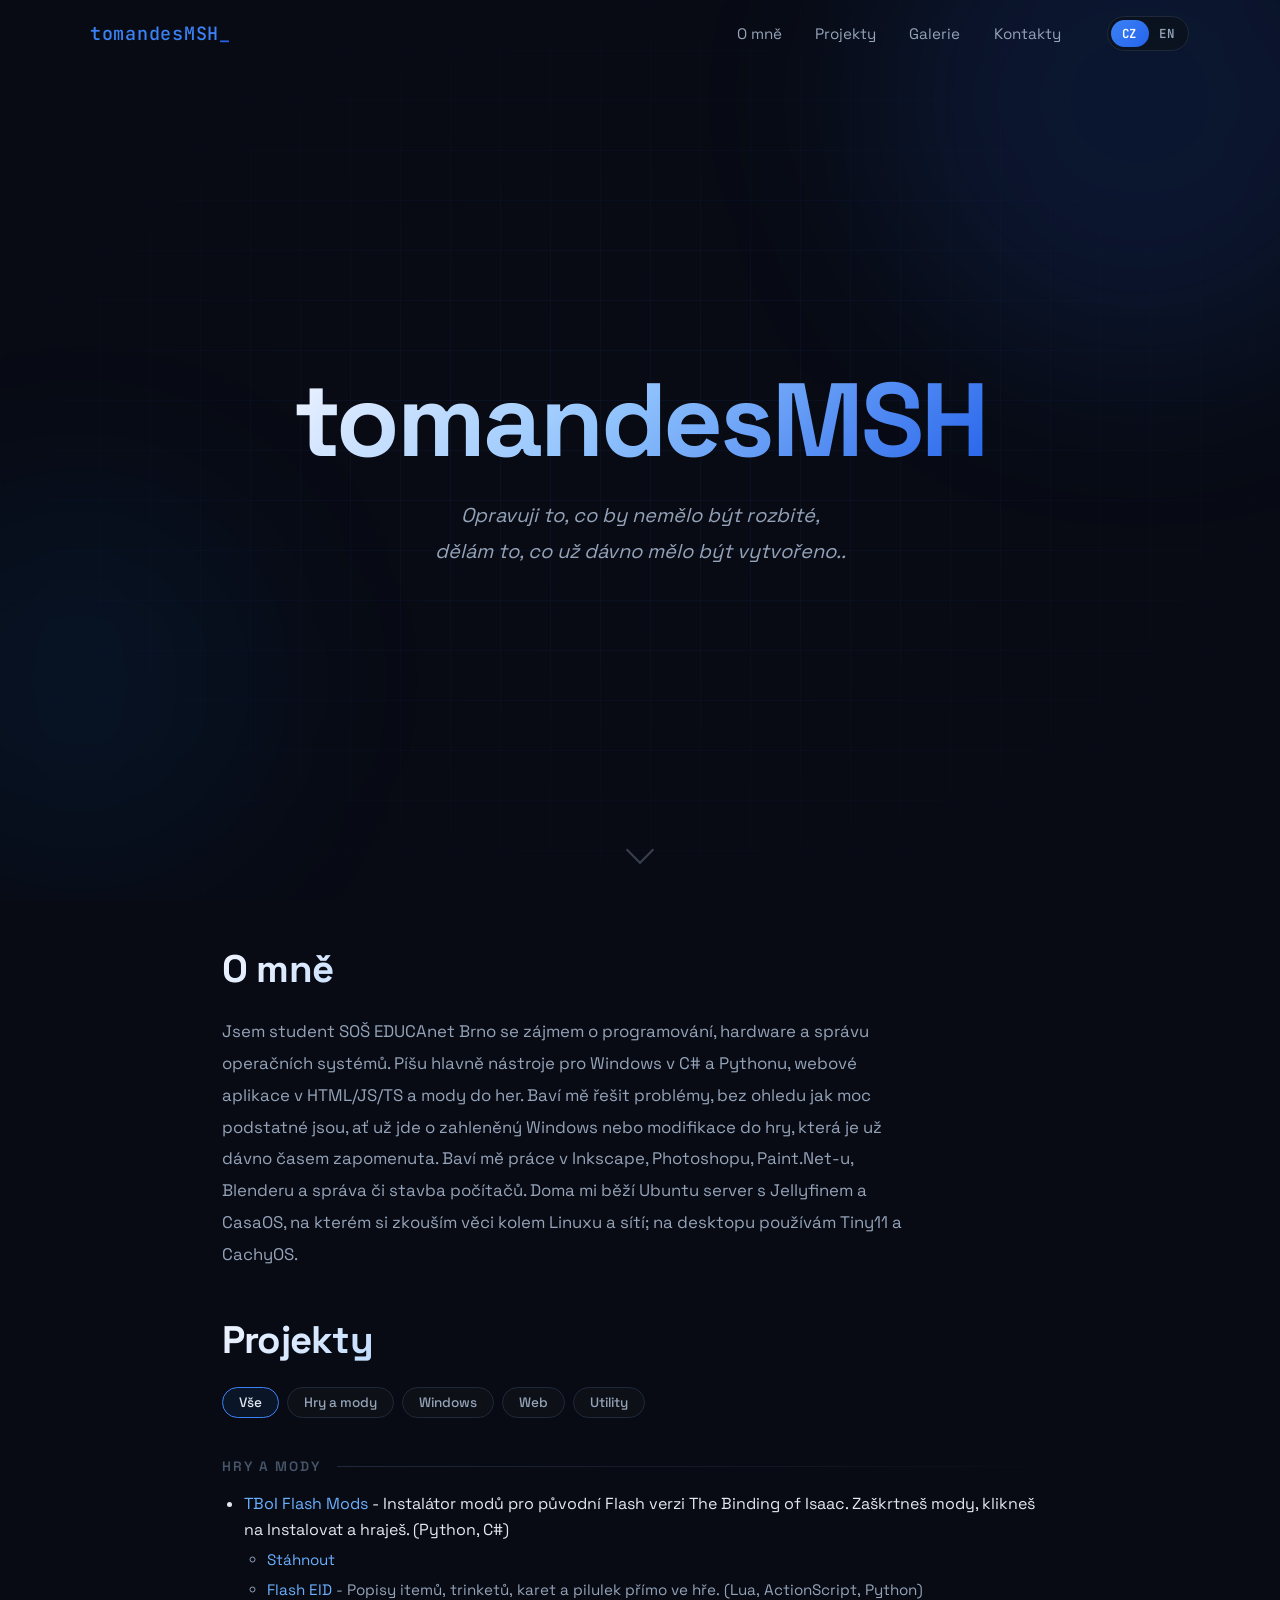
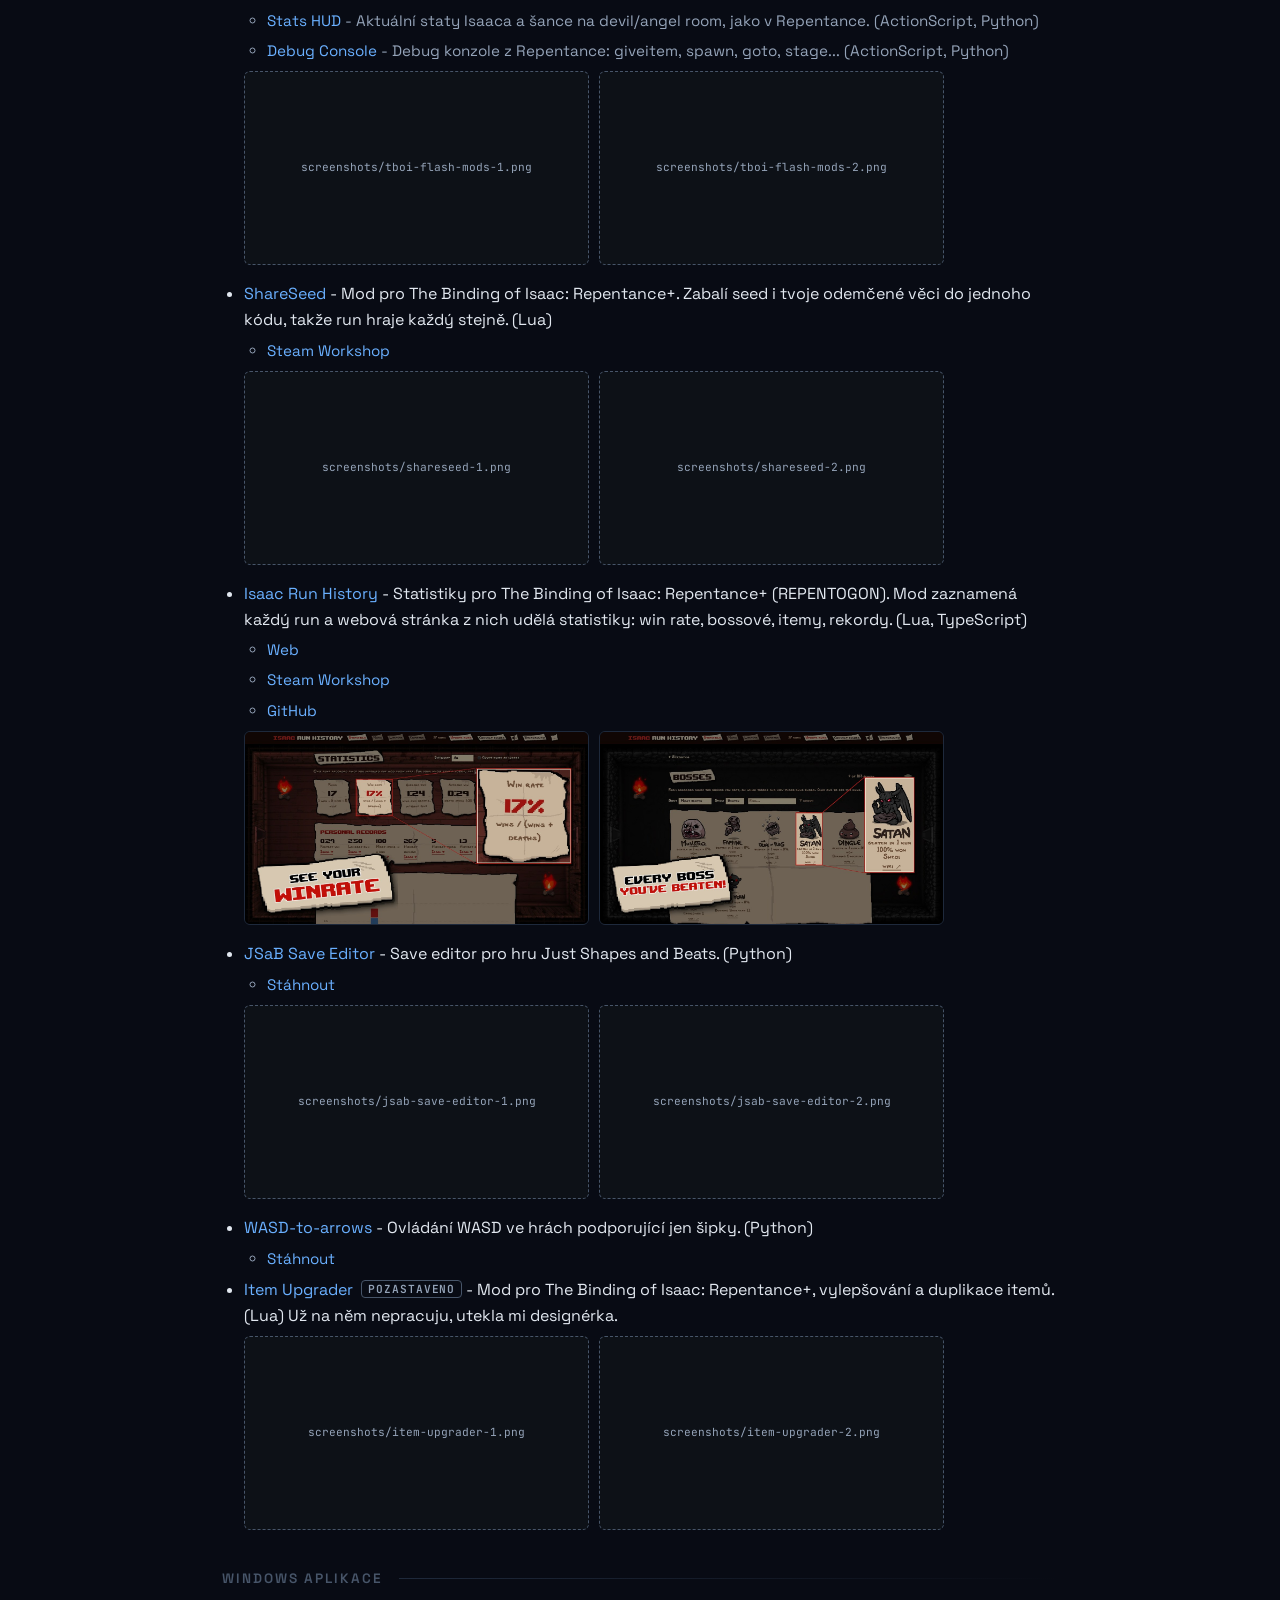
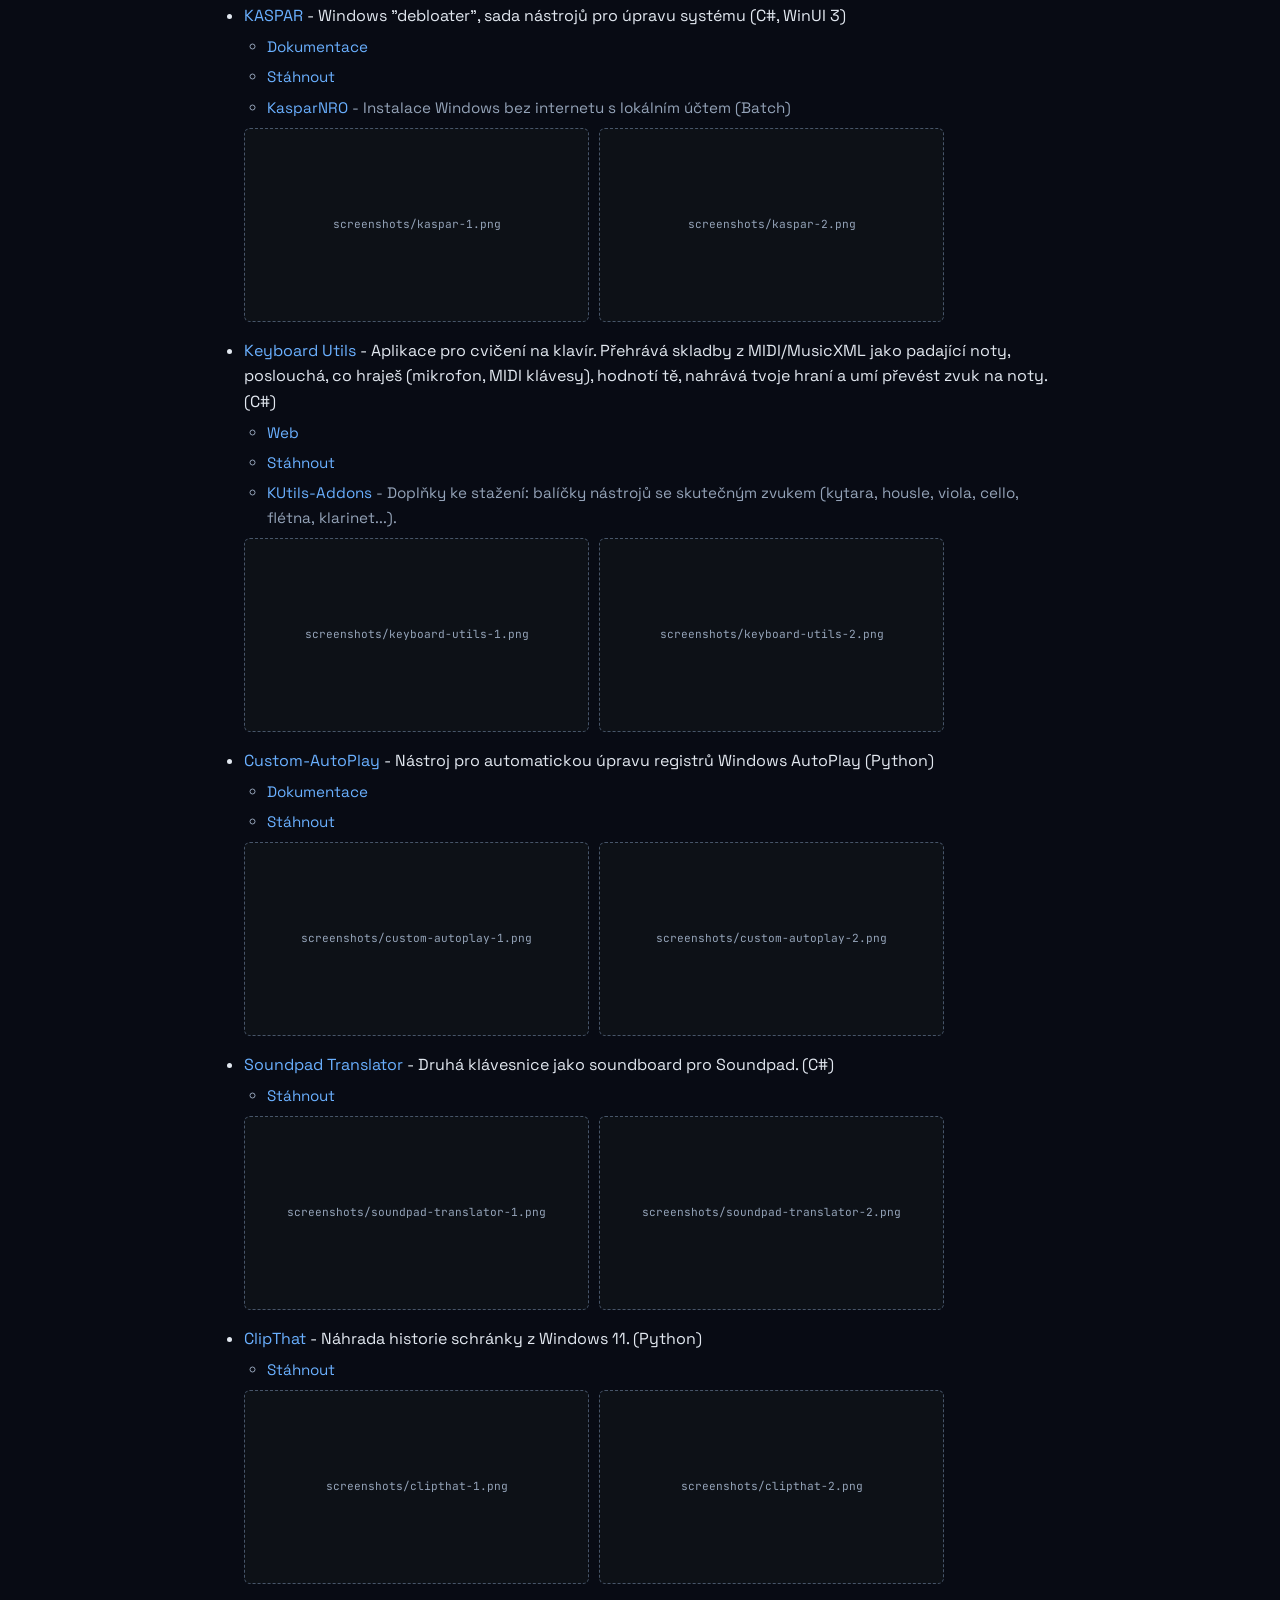
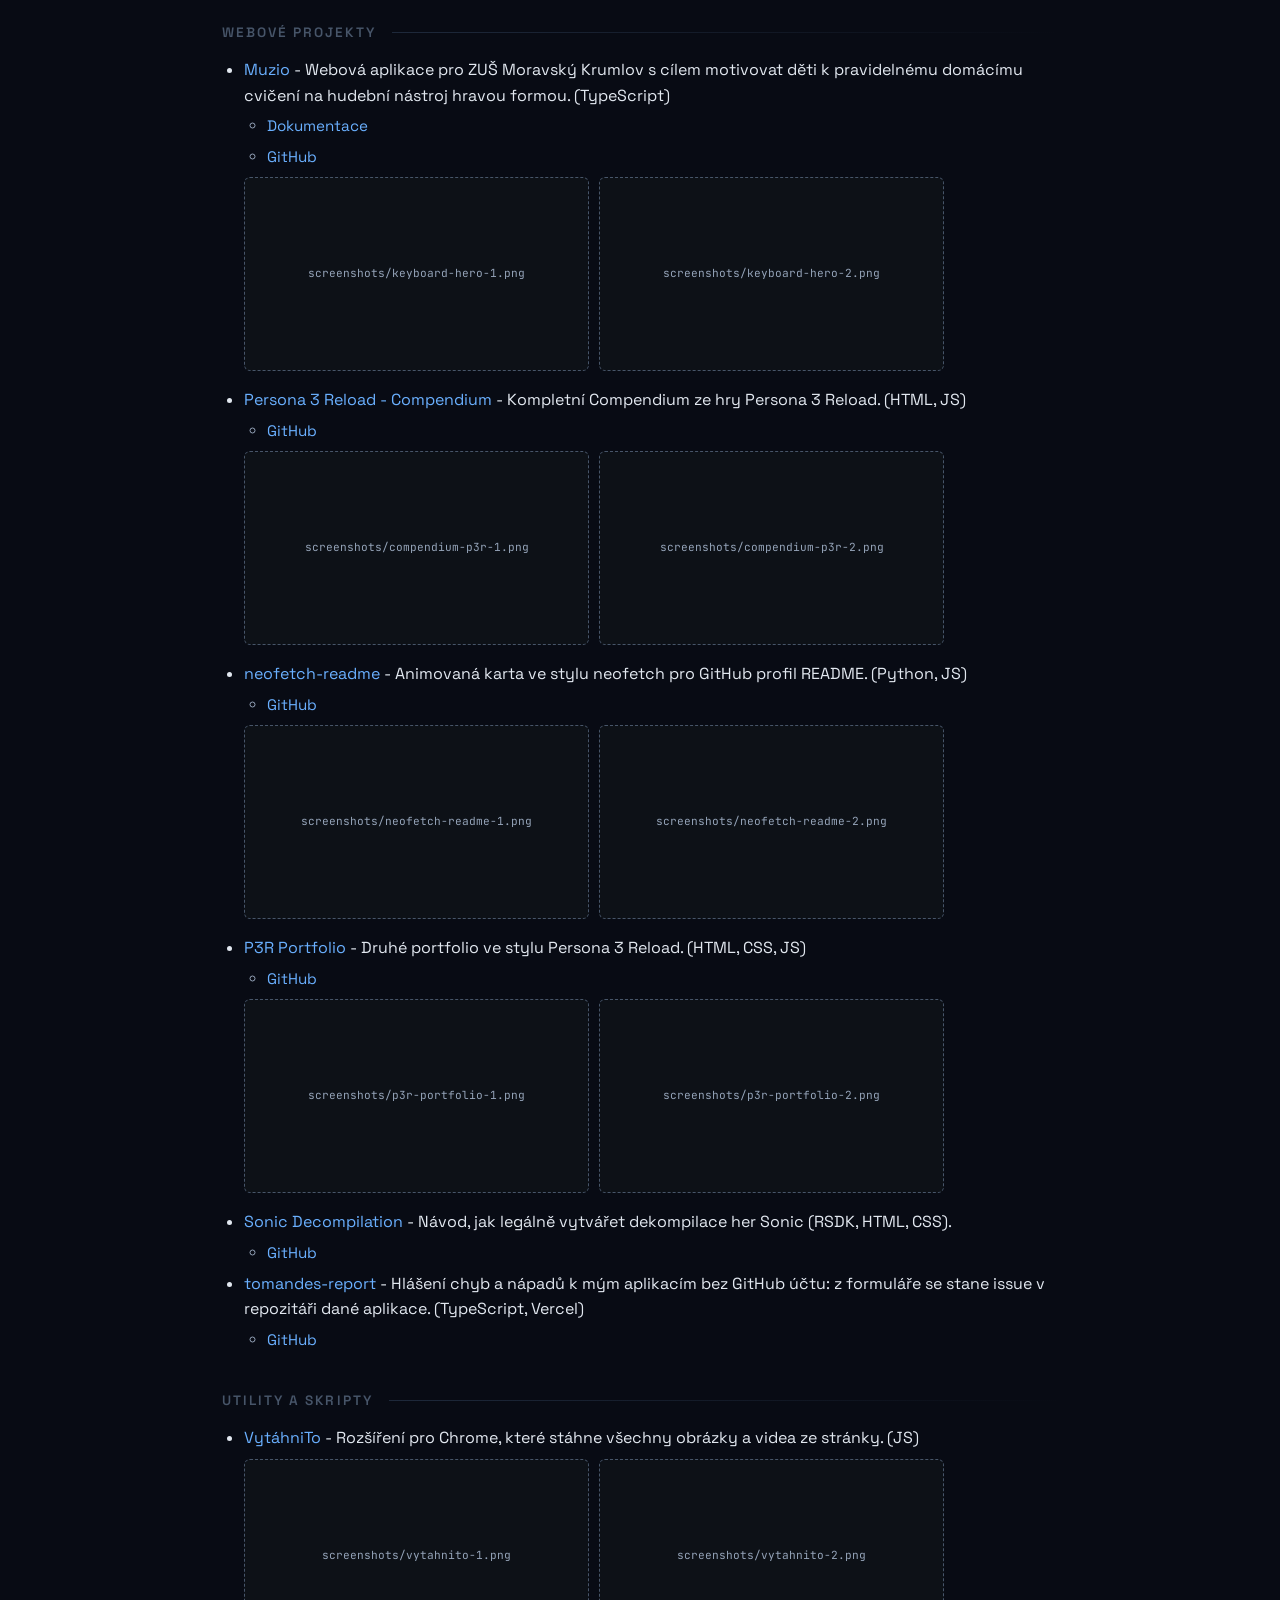
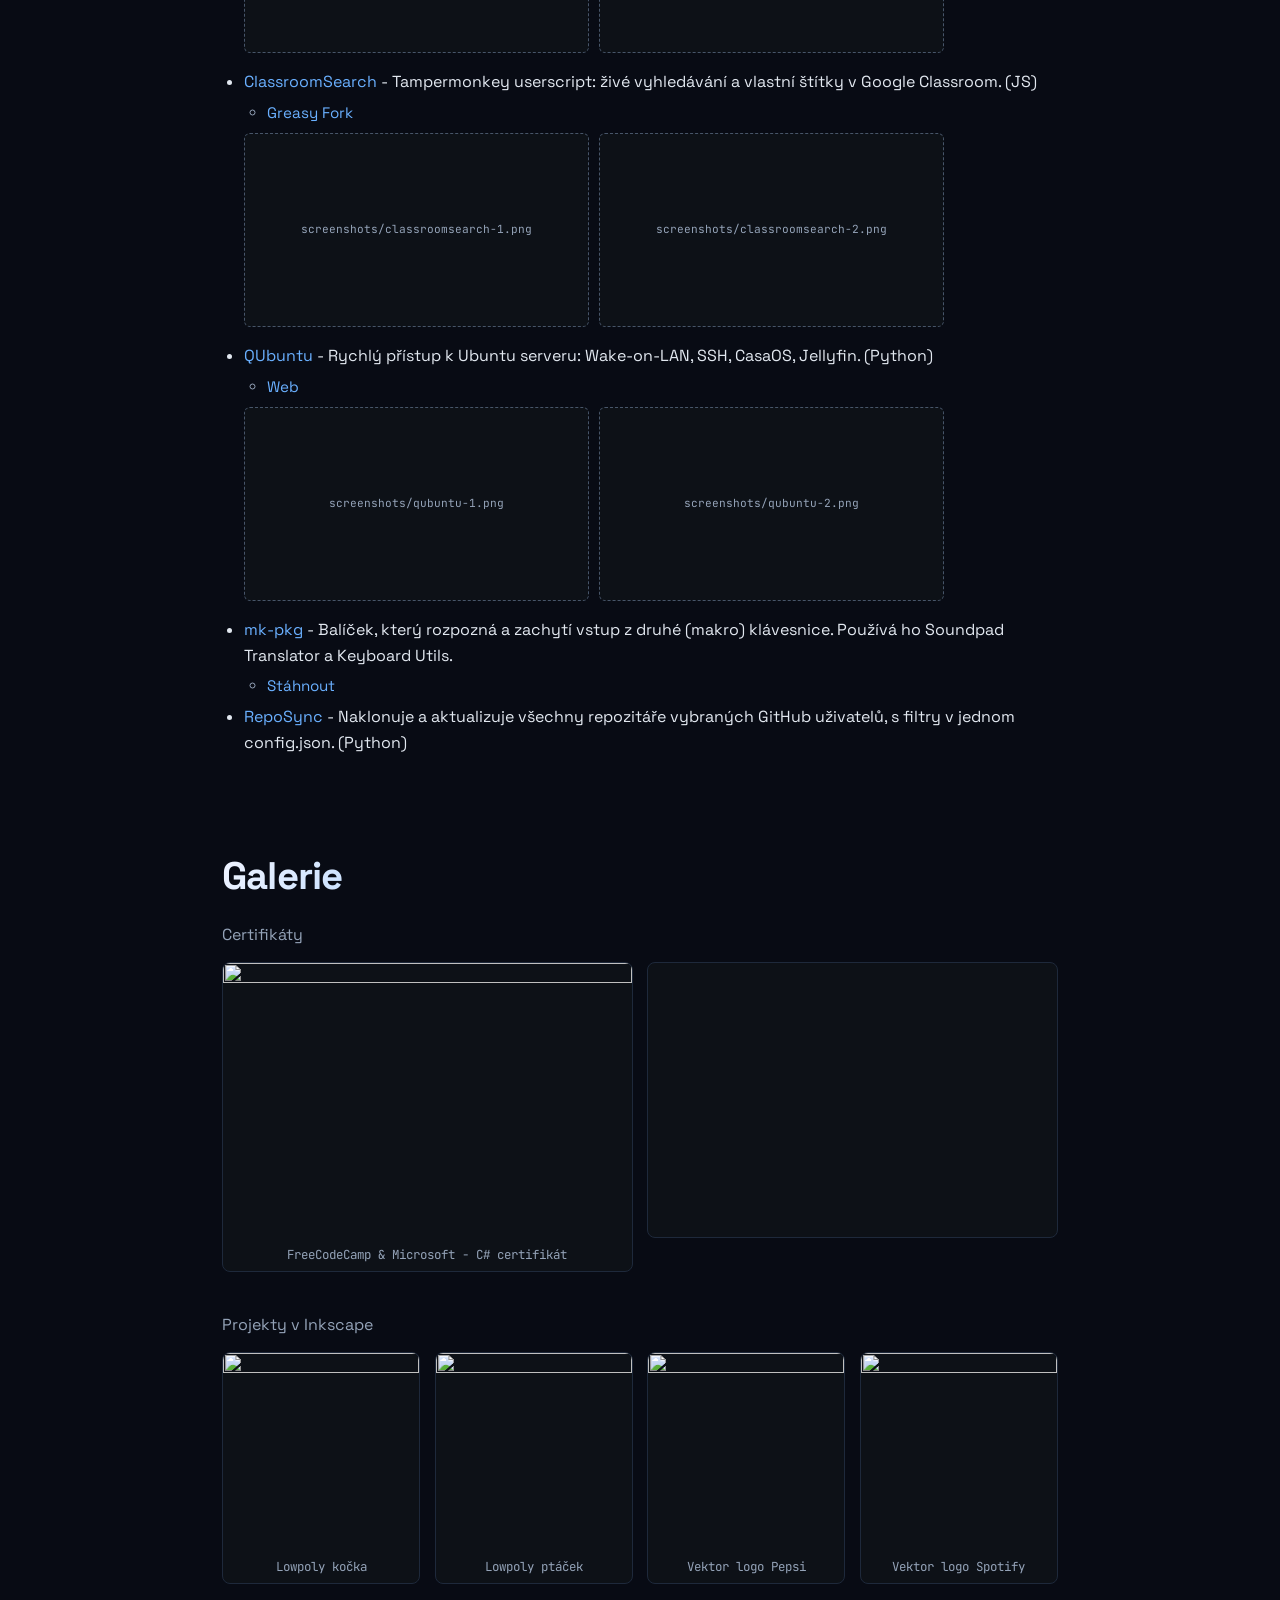
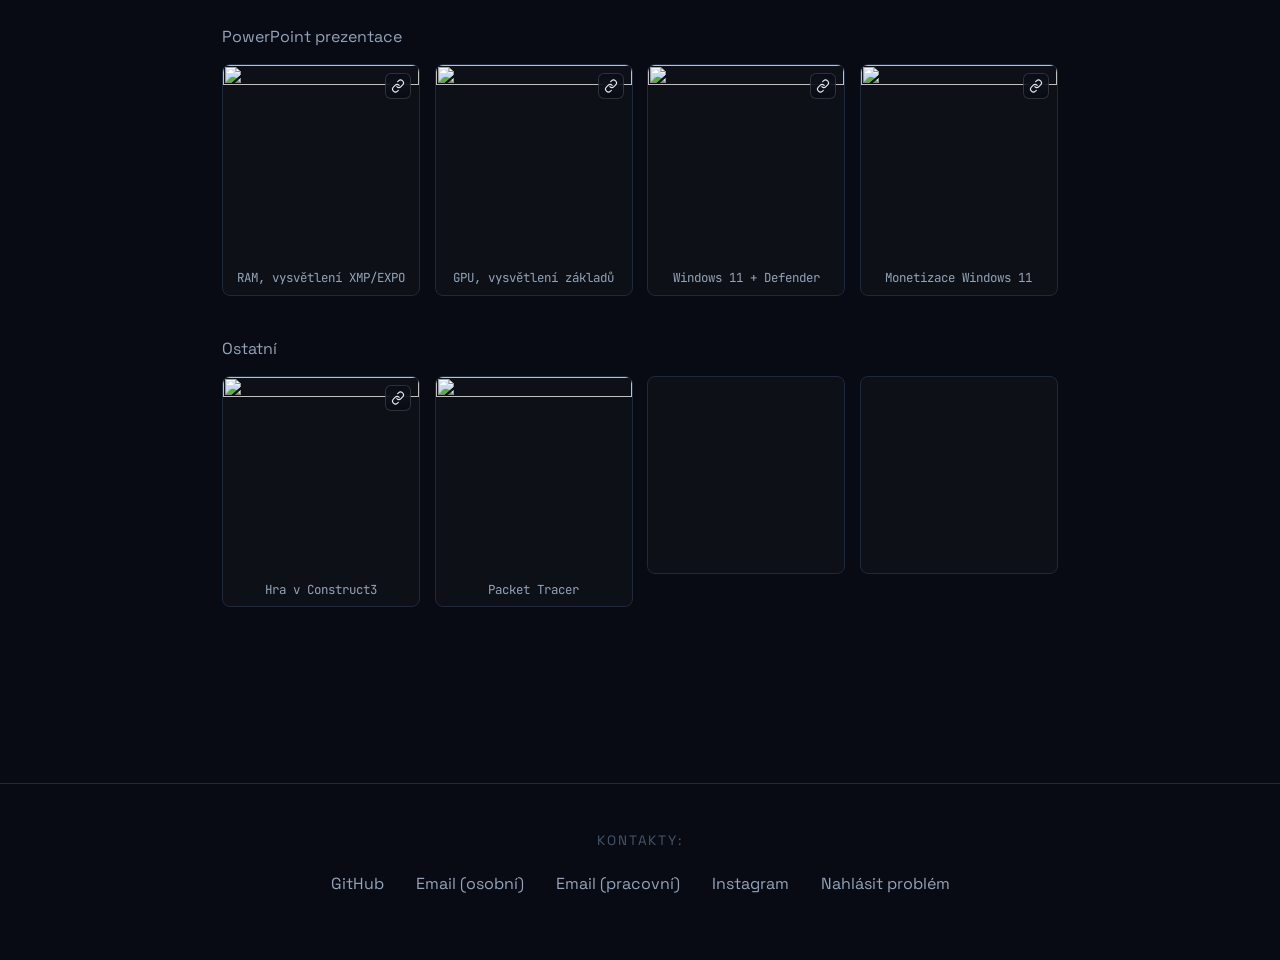
==== index.html @ 5d60c6be "Projects: category tabs (games, Windows, web, utilities); Item Upgrader on hold" ====
<!DOCTYPE html>
<html lang="cs">
<head>
  <meta charset="UTF-8" />
  <meta name="viewport" content="width=device-width, initial-scale=1.0"/>
  <meta name="theme-color" content="#080b14">
  <title>tomandesMSH</title>

  <meta name="description" content="Portfolio tomandesMSH, obsahující projekty, Inkscape tvorbu, PowerPoint prezentace, certifikáty atd.." data-i18n-content="metaDescription">
  <meta name="author" content="Tomáš Vaněk">

  <meta property="og:type" content="website">
  <meta property="og:locale" content="cs_CZ">
  <meta property="og:title" content="tomandesMSH - Portfolio">
  <meta property="og:description" content="Portfolio tomandesMSH, obsahující projekty, tvorbu, certifikáty atd... Mrkněte na projekty a galerii.">
  <meta property="og:image" content="https://tomandes.eu/og-image.png">
  <meta property="og:url" content="https://tomandes.eu/">
  <meta name="twitter:card" content="summary_large_image">

  <link rel="icon" type="image/png" sizes="192x192" href="/favicon.png">
  <link rel="apple-touch-icon" href="/favicon.png">
  <link rel="preconnect" href="https://fonts.googleapis.com">
  <link rel="preconnect" href="https://fonts.gstatic.com" crossorigin>
  <link href="https://fonts.googleapis.com/css2?family=Space+Grotesk:wght@300;400;500;600;700&family=JetBrains+Mono:wght@400;500&display=swap" rel="stylesheet">
  <link rel="stylesheet" href="style.css">
  <link rel="canonical" href="https://tomandes.eu/">
  <link rel="alternate" hreflang="cs" href="https://tomandes.eu/">
  <link rel="alternate" hreflang="en" href="https://tomandes.eu/en/">
  <link rel="alternate" hreflang="x-default" href="https://tomandes.eu/">
  <script type="application/ld+json">
  {
    "@context": "https://schema.org",
    "@graph": [
      {
        "@type": "Person",
        "@id": "https://tomandes.eu/#person",
        "name": "Tomáš Vaněk",
        "alternateName": "tomandesMSH",
        "url": "https://tomandes.eu/",
        "image": "https://tomandes.eu/og-image.png",
        "sameAs": ["https://github.com/tomandesMSH"]
      },
      {
        "@type": "WebSite",
        "@id": "https://tomandes.eu/#website",
        "name": "tomandesMSH",
        "url": "https://tomandes.eu/",
        "inLanguage": ["cs", "en"],
        "author": { "@id": "https://tomandes.eu/#person" }
      }
    ]
  }
  </script>
</head>
<body>

  <header id="navbar">
    <nav aria-label="Hlavní navigace" data-i18n-aria="navLabel">
      <a href="#hero" class="nav-logo">tomandesMSH<span class="cursor">_</span></a>
      <div class="nav-links" id="navLinks">
        <a href="#about" data-i18n="navAbout">O mně</a>
        <a href="#projects" data-i18n="navProjects">Projekty</a>
        <a href="#gallery" data-i18n="navGallery">Galerie</a>
        <a href="#contact" data-i18n="navContact">Kontakty</a>
      </div>
      <div class="nav-end">
        <div class="lang-switch" role="group" aria-label="Jazyk / Language">
          <button type="button" data-lang="cs" aria-pressed="true">CZ</button>
          <button type="button" data-lang="en" aria-pressed="false">EN</button>
        </div>
        <button class="nav-toggle" id="navToggle" aria-label="Otevřít menu" data-i18n-aria="navToggle" aria-expanded="false" aria-controls="navLinks">
          <span></span><span></span><span></span>
        </button>
      </div>
    </nav>
  </header>

  <main>
    <section class="hero" id="hero">
      <div class="orb orb-1"></div>
      <div class="orb orb-2"></div>
      <div class="hero-grid"></div>
      <div class="hero-content">
        <h1 id="hero-name">tomandesMSH</h1>
        <p class="tagline"><i data-i18n-html="tagline">Opravuji to, co by nemělo být rozbité,<br>dělám to, co už dávno mělo být vytvořeno..</i></p>
      </div>
      <a href="#projects" class="scroll-indicator" aria-label="Posunout dolů" data-i18n-aria="scrollDown">
        <span class="chevron"></span>
      </a>
    </section>

    <section class="content-section reveal" id="about">
      <h1 class="page-title" data-i18n="aboutTitle">O mně</h1>
      <p class="about-text" data-i18n="aboutText">
        Jsem student SOŠ EDUCAnet Brno se zájmem o programování, hardware a správu operačních systémů.
        Píšu hlavně nástroje pro Windows v C# a Pythonu, webové aplikace v HTML/JS/TS a mody do her.
        Baví mě řešit problémy, bez ohledu jak moc podstatné jsou, ať už jde o zahleněný Windows nebo modifikace do hry, která je už dávno časem zapomenuta.
        Baví mě práce v Inkscape, Photoshopu, Paint.Net-u, Blenderu a správa či stavba počítačů.
        Doma mi běží Ubuntu server s Jellyfinem a CasaOS, na kterém si zkouším věci kolem Linuxu a sítí; na desktopu používám Tiny11 a CachyOS.
      </p>
    </section>

    <section class="content-section reveal" id="projects">
      <h1 class="page-title" data-i18n="projectsTitle">Projekty</h1>

      <div class="project-tabs" role="group" aria-label="Kategorie projektů" data-i18n-aria="projectTabs">
        <button type="button" class="project-tab is-active" data-group="all" aria-pressed="true" data-i18n="tabAll">Vše</button>
        <button type="button" class="project-tab" data-group="games" aria-pressed="false" data-i18n="tabGames">Hry a mody</button>
        <button type="button" class="project-tab" data-group="windows" aria-pressed="false" data-i18n="tabWindows">Windows</button>
        <button type="button" class="project-tab" data-group="web" aria-pressed="false" data-i18n="tabWeb">Web</button>
        <button type="button" class="project-tab" data-group="utilities" aria-pressed="false" data-i18n="tabUtilities">Utility</button>
      </div>

      <div class="project-group" data-group="games">
      <h2 class="section-title" data-i18n="games">Hry a mody</h2>
      <ul class="project-list">
        <li><a href="https://github.com/tomandesMSH/FlashTBoI-Mods">TBoI Flash Mods</a><span data-i18n="pTboiMods"> - Instalátor modů pro původní Flash verzi The Binding of Isaac. Zaškrtneš mody, klikneš na Instalovat a hraješ. (Python, C#)</span>
          <ul>
            <li><a href="https://github.com/tomandesMSH/FlashTBoI-Mods/releases/latest" data-i18n="download">Stáhnout</a></li>
            <li><a href="https://github.com/tomandesMSH/FlashTBoI-EID">Flash EID</a><span data-i18n="pEid"> - Popisy itemů, trinketů, karet a pilulek přímo ve hře. (Lua, ActionScript, Python)</span></li>
            <li><a href="https://github.com/tomandesMSH/FlashTBoI-StatsHUD">Stats HUD</a><span data-i18n="pStatsHud"> - Aktuální staty Isaaca a šance na devil/angel room, jako v Repentance. (ActionScript, Python)</span></li>
            <li><a href="https://github.com/tomandesMSH/FlashTBoI-DebugConsole">Debug Console</a><span data-i18n="pDebugConsole"> - Debug konzole z Repentance: giveitem, spawn, goto, stage... (ActionScript, Python)</span></li>
          </ul>
          <div class="project-shots">
            <figure class="shot" data-label="screenshots/tboi-flash-mods-1.png"><img src="screenshots/tboi-flash-mods-1.png" alt="TBoI Flash Mods - screenshot 1" loading="lazy" onerror="this.remove()"></figure>
            <figure class="shot" data-label="screenshots/tboi-flash-mods-2.png"><img src="screenshots/tboi-flash-mods-2.png" alt="TBoI Flash Mods - screenshot 2" loading="lazy" onerror="this.remove()"></figure>
          </div>
        </li>
        <li><a href="https://github.com/tomandesMSH/ShareSeed">ShareSeed</a><span data-i18n="pShareSeed"> - Mod pro The Binding of Isaac: Repentance+. Zabalí seed i tvoje odemčené věci do jednoho kódu, takže run hraje každý stejně. (Lua)</span>
          <ul>
            <li><a href="https://steamcommunity.com/sharedfiles/filedetails/?id=3819928092">Steam Workshop</a></li>
          </ul>
          <div class="project-shots">
            <figure class="shot" data-label="screenshots/shareseed-1.png"><img src="screenshots/shareseed-1.png" alt="ShareSeed - screenshot 1" loading="lazy" onerror="this.remove()"></figure>
            <figure class="shot" data-label="screenshots/shareseed-2.png"><img src="screenshots/shareseed-2.png" alt="ShareSeed - screenshot 2" loading="lazy" onerror="this.remove()"></figure>
          </div>
        </li>
        <li><a href="https://tomandes.eu/isaac-run-history/">Isaac Run History</a><span data-i18n="pRunHistory"> - Statistiky pro The Binding of Isaac: Repentance+ (REPENTOGON). Mod zaznamená každý run a webová stránka z nich udělá statistiky: win rate, bossové, itemy, rekordy. (Lua, TypeScript)</span>
          <ul>
            <li><a href="https://tomandes.eu/isaac-run-history/" data-i18n="website">Web</a></li>
            <li><a href="https://steamcommunity.com/sharedfiles/filedetails/?id=3841181539">Steam Workshop</a></li>
            <li><a href="https://github.com/tomandesMSH/isaac-run-history">GitHub</a></li>
          </ul>
          <div class="project-shots">
            <figure class="shot" data-label="screenshots/isaac-run-history-1.jpg"><img src="screenshots/isaac-run-history-1.jpg" alt="Isaac Run History - screenshot 1" loading="lazy" onerror="this.remove()"></figure>
            <figure class="shot" data-label="screenshots/isaac-run-history-2.jpg"><img src="screenshots/isaac-run-history-2.jpg" alt="Isaac Run History - screenshot 2" loading="lazy" onerror="this.remove()"></figure>
          </div>
        </li>
        <li><a href="https://github.com/tomandesMSH/Just-Shapes-and-Beats-save-editor">JSaB Save Editor</a><span data-i18n="pJsab"> - Save editor pro hru Just Shapes and Beats. (Python)</span>
          <ul>
            <li><a href="https://github.com/tomandesMSH/Just-Shapes-and-Beats-save-editor/releases/latest" data-i18n="download">Stáhnout</a></li>
          </ul>
          <div class="project-shots">
            <figure class="shot" data-label="screenshots/jsab-save-editor-1.png"><img src="screenshots/jsab-save-editor-1.png" alt="JSaB Save Editor - screenshot 1" loading="lazy" onerror="this.remove()"></figure>
            <figure class="shot" data-label="screenshots/jsab-save-editor-2.png"><img src="screenshots/jsab-save-editor-2.png" alt="JSaB Save Editor - screenshot 2" loading="lazy" onerror="this.remove()"></figure>
          </div>
        </li>
        <li><a href="https://github.com/tomandesMSH/WASD-to-arrows">WASD-to-arrows</a><span data-i18n="pWasd"> - Ovládání WASD ve hrách podporující jen šipky. (Python)</span>
          <ul>
            <li><a href="https://github.com/tomandesMSH/WASD-to-arrows/releases/latest" data-i18n="download">Stáhnout</a></li>
          </ul>
        </li>
        <li><a href="https://github.com/tomandesMSH/tboi-upgrader">Item Upgrader</a> <span class="status-badge" data-i18n="statusOnHold">Pozastaveno</span><span data-i18n="pUpgrader"> - Mod pro The Binding of Isaac: Repentance+, vylepšování a duplikace itemů. (Lua) Už na něm nepracuju, utekla mi designérka.</span>
          <div class="project-shots">
            <figure class="shot" data-label="screenshots/item-upgrader-1.png"><img src="screenshots/item-upgrader-1.png" alt="Item Upgrader - screenshot 1" loading="lazy" onerror="this.remove()"></figure>
            <figure class="shot" data-label="screenshots/item-upgrader-2.png"><img src="screenshots/item-upgrader-2.png" alt="Item Upgrader - screenshot 2" loading="lazy" onerror="this.remove()"></figure>
          </div>
        </li>
      </ul>
      </div>

      <div class="project-group" data-group="windows">
      <h2 class="section-title" data-i18n="windowsApps">Windows aplikace</h2>
      <ul class="project-list">
        <li><a href="https://github.com/tomandesMSH/KASPAR">KASPAR</a><span data-i18n="pKaspar"> - Windows "debloater", sada nástrojů pro úpravu systému (C#, WinUI 3)</span>
          <ul>
            <li><a href="https://tomandes.eu/KASPARDocs/" data-i18n="docs">Dokumentace</a></li>
            <li><a href="https://github.com/tomandesMSH/KASPAR/releases/latest" data-i18n="download">Stáhnout</a></li>
            <li><a href="https://github.com/tomandesMSH/Windows-LocalAccount">KasparNRO</a><span data-i18n="pKasparNro"> - Instalace Windows bez internetu s lokálním účtem (Batch)</span></li>
          </ul>
          <div class="project-shots">
            <figure class="shot" data-label="screenshots/kaspar-1.png"><img src="screenshots/kaspar-1.png" alt="KASPAR - screenshot 1" loading="lazy" onerror="this.remove()"></figure>
            <figure class="shot" data-label="screenshots/kaspar-2.png"><img src="screenshots/kaspar-2.png" alt="KASPAR - screenshot 2" loading="lazy" onerror="this.remove()"></figure>
          </div>
        </li>
        <li><a href="https://github.com/tomandesMSH/Keyboard-Utils">Keyboard Utils</a><span data-i18n="pKeyboardUtils"> - Aplikace pro cvičení na klavír. Přehrává skladby z MIDI/MusicXML jako padající noty, poslouchá, co hraješ (mikrofon, MIDI klávesy), hodnotí tě, nahrává tvoje hraní a umí převést zvuk na noty. (C#)</span>
          <ul>
            <li><a href="https://tomandes.eu/Keyboard-Utils/" data-i18n="website">Web</a></li>
            <li><a href="https://github.com/tomandesMSH/Keyboard-Utils/releases/latest" data-i18n="download">Stáhnout</a></li>
            <li><a href="https://github.com/tomandesMSH/KUtils-Addons">KUtils-Addons</a><span data-i18n="pKutilsAddons"> - Doplňky ke stažení: balíčky nástrojů se skutečným zvukem (kytara, housle, viola, cello, flétna, klarinet...).</span></li>
          </ul>
          <div class="project-shots">
            <figure class="shot" data-label="screenshots/keyboard-utils-1.png"><img src="screenshots/keyboard-utils-1.png" alt="Keyboard Utils - screenshot 1" loading="lazy" onerror="this.remove()"></figure>
            <figure class="shot" data-label="screenshots/keyboard-utils-2.png"><img src="screenshots/keyboard-utils-2.png" alt="Keyboard Utils - screenshot 2" loading="lazy" onerror="this.remove()"></figure>
          </div>
        </li>
        <li><a href="https://github.com/tomandesMSH/Custom-AutoPlay">Custom-AutoPlay</a><span data-i18n="pCustomAutoplay"> - Nástroj pro automatickou úpravu registrů Windows AutoPlay (Python)</span>
          <ul>
            <li><a href="https://tomandes.eu/Custom-AutoPlay-Docs/" data-i18n="docs">Dokumentace</a></li>
            <li><a href="https://github.com/tomandesMSH/Custom-AutoPlay/releases/latest" data-i18n="download">Stáhnout</a></li>
          </ul>
          <div class="project-shots">
            <figure class="shot" data-label="screenshots/custom-autoplay-1.png"><img src="screenshots/custom-autoplay-1.png" alt="Custom-AutoPlay - screenshot 1" loading="lazy" onerror="this.remove()"></figure>
            <figure class="shot" data-label="screenshots/custom-autoplay-2.png"><img src="screenshots/custom-autoplay-2.png" alt="Custom-AutoPlay - screenshot 2" loading="lazy" onerror="this.remove()"></figure>
          </div>
        </li>
        <li><a href="https://github.com/tomandesMSH/SoundpadTranslator">Soundpad Translator</a><span data-i18n="pSoundpad"> - Druhá klávesnice jako soundboard pro Soundpad. (C#)</span>
          <ul>
            <li><a href="https://github.com/tomandesMSH/SoundpadTranslator/releases/latest" data-i18n="download">Stáhnout</a></li>
          </ul>
          <div class="project-shots">
            <figure class="shot" data-label="screenshots/soundpad-translator-1.png"><img src="screenshots/soundpad-translator-1.png" alt="Soundpad Translator - screenshot 1" loading="lazy" onerror="this.remove()"></figure>
            <figure class="shot" data-label="screenshots/soundpad-translator-2.png"><img src="screenshots/soundpad-translator-2.png" alt="Soundpad Translator - screenshot 2" loading="lazy" onerror="this.remove()"></figure>
          </div>
        </li>
        <li><a href="https://github.com/tomandesMSH/ClipThat">ClipThat</a><span data-i18n="pClipThat"> - Náhrada historie schránky z Windows 11. (Python)</span>
          <ul>
            <li><a href="https://github.com/tomandesMSH/ClipThat/releases/latest" data-i18n="download">Stáhnout</a></li>
          </ul>
          <div class="project-shots">
            <figure class="shot" data-label="screenshots/clipthat-1.png"><img src="screenshots/clipthat-1.png" alt="ClipThat - screenshot 1" loading="lazy" onerror="this.remove()"></figure>
            <figure class="shot" data-label="screenshots/clipthat-2.png"><img src="screenshots/clipthat-2.png" alt="ClipThat - screenshot 2" loading="lazy" onerror="this.remove()"></figure>
          </div>
        </li>
      </ul>
      </div>

      <div class="project-group" data-group="web">
      <h2 class="section-title" data-i18n="webProjects">Webové projekty</h2>
      <ul class="project-list">
        <li><a href="https://muzio.tomandes.eu/">Muzio</a><span data-i18n="pKeyboardHero"> - Webová aplikace pro ZUŠ Moravský Krumlov s cílem motivovat děti k pravidelnému domácímu cvičení na hudební nástroj hravou formou. (TypeScript)</span>
          <ul>
            <li><a href="https://tomandes.eu/Keyboard-Hero-Docs/" data-i18n="docs">Dokumentace</a></li>
            <li><a href="https://github.com/tomandesMSH/Muzio">GitHub</a></li>
          </ul>
          <div class="project-shots">
            <figure class="shot" data-label="screenshots/keyboard-hero-1.png"><img src="screenshots/keyboard-hero-1.png" alt="Muzio - screenshot 1" loading="lazy" onerror="this.remove()"></figure>
            <figure class="shot" data-label="screenshots/keyboard-hero-2.png"><img src="screenshots/keyboard-hero-2.png" alt="Muzio - screenshot 2" loading="lazy" onerror="this.remove()"></figure>
          </div>
        </li>
        <li><a href="https://tomandes.eu/compendium-p3r/">Persona 3 Reload - Compendium</a><span data-i18n="pCompendium"> - Kompletní Compendium ze hry Persona 3 Reload. (HTML, JS)</span>
          <ul>
            <li><a href="https://github.com/tomandesMSH/compendium-p3r">GitHub</a></li>
          </ul>
          <div class="project-shots">
            <figure class="shot" data-label="screenshots/compendium-p3r-1.png"><img src="screenshots/compendium-p3r-1.png" alt="Persona 3 Reload - Compendium - screenshot 1" loading="lazy" onerror="this.remove()"></figure>
            <figure class="shot" data-label="screenshots/compendium-p3r-2.png"><img src="screenshots/compendium-p3r-2.png" alt="Persona 3 Reload - Compendium - screenshot 2" loading="lazy" onerror="this.remove()"></figure>
          </div>
        </li>
        <li><a href="https://neofetch.tomandes.eu/">neofetch-readme</a><span data-i18n="pNeofetch"> - Animovaná karta ve stylu neofetch pro GitHub profil README. (Python, JS)</span>
          <ul>
            <li><a href="https://github.com/tomandesMSH/neofetch-readme">GitHub</a></li>
          </ul>
          <div class="project-shots">
            <figure class="shot" data-label="screenshots/neofetch-readme-1.png"><img src="screenshots/neofetch-readme-1.png" alt="neofetch-readme - screenshot 1" loading="lazy" onerror="this.remove()"></figure>
            <figure class="shot" data-label="screenshots/neofetch-readme-2.png"><img src="screenshots/neofetch-readme-2.png" alt="neofetch-readme - screenshot 2" loading="lazy" onerror="this.remove()"></figure>
          </div>
        </li>
        <li><a href="https://tomandes.eu/P3Rp/">P3R Portfolio</a><span data-i18n="pP3rp"> - Druhé portfolio ve stylu Persona 3 Reload. (HTML, CSS, JS)</span>
          <ul>
            <li><a href="https://github.com/tomandesMSH/P3Rp">GitHub</a></li>
          </ul>
          <div class="project-shots">
            <figure class="shot" data-label="screenshots/p3r-portfolio-1.png"><img src="screenshots/p3r-portfolio-1.png" alt="P3R Portfolio - screenshot 1" loading="lazy" onerror="this.remove()"></figure>
            <figure class="shot" data-label="screenshots/p3r-portfolio-2.png"><img src="screenshots/p3r-portfolio-2.png" alt="P3R Portfolio - screenshot 2" loading="lazy" onerror="this.remove()"></figure>
          </div>
        </li>
        <li><a href="https://tomandes.eu/SonicDecomp/">Sonic Decompilation</a><span data-i18n="pSonic"> - Návod, jak legálně vytvářet dekompilace her Sonic (RSDK, HTML, CSS).</span>
          <ul>
            <li><a href="https://github.com/tomandesMSH/SonicDecomp">GitHub</a></li>
          </ul>
        </li>
        <li><a href="https://tomandes.eu/report/">tomandes-report</a><span data-i18n="pReport"> - Hlášení chyb a nápadů k mým aplikacím bez GitHub účtu: z formuláře se stane issue v repozitáři dané aplikace. (TypeScript, Vercel)</span>
          <ul>
            <li><a href="https://github.com/tomandesMSH/tomandes-report">GitHub</a></li>
          </ul>
        </li>
      </ul>
      </div>

      <div class="project-group" data-group="utilities">
      <h2 class="section-title" data-i18n="utilities">Utility a skripty</h2>
      <ul class="project-list">
        <li><a href="https://github.com/tomandesMSH/VytahniTo">VytáhniTo</a><span data-i18n="pVytahnito"> - Rozšíření pro Chrome, které stáhne všechny obrázky a videa ze stránky. (JS)</span>
          <div class="project-shots">
            <figure class="shot" data-label="screenshots/vytahnito-1.png"><img src="screenshots/vytahnito-1.png" alt="VytáhniTo - screenshot 1" loading="lazy" onerror="this.remove()"></figure>
            <figure class="shot" data-label="screenshots/vytahnito-2.png"><img src="screenshots/vytahnito-2.png" alt="VytáhniTo - screenshot 2" loading="lazy" onerror="this.remove()"></figure>
          </div>
        </li>
        <li><a href="https://github.com/tomandesMSH/ClassroomSearch">ClassroomSearch</a><span data-i18n="pClassroom"> - Tampermonkey userscript: živé vyhledávání a vlastní štítky v Google Classroom. (JS)</span>
          <ul>
            <li><a href="https://greasyfork.org/en/scripts/604099-google-classroom-search">Greasy Fork</a></li>
          </ul>
          <div class="project-shots">
            <figure class="shot" data-label="screenshots/classroomsearch-1.png"><img src="screenshots/classroomsearch-1.png" alt="ClassroomSearch - screenshot 1" loading="lazy" onerror="this.remove()"></figure>
            <figure class="shot" data-label="screenshots/classroomsearch-2.png"><img src="screenshots/classroomsearch-2.png" alt="ClassroomSearch - screenshot 2" loading="lazy" onerror="this.remove()"></figure>
          </div>
        </li>
        <li><a href="https://github.com/tomandesMSH/QUbuntu">QUbuntu</a><span data-i18n="pQubuntu"> - Rychlý přístup k Ubuntu serveru: Wake-on-LAN, SSH, CasaOS, Jellyfin. (Python)</span>
          <ul>
            <li><a href="https://tomandes.eu/QUbuntu/" data-i18n="website">Web</a></li>
          </ul>
          <div class="project-shots">
            <figure class="shot" data-label="screenshots/qubuntu-1.png"><img src="screenshots/qubuntu-1.png" alt="QUbuntu - screenshot 1" loading="lazy" onerror="this.remove()"></figure>
            <figure class="shot" data-label="screenshots/qubuntu-2.png"><img src="screenshots/qubuntu-2.png" alt="QUbuntu - screenshot 2" loading="lazy" onerror="this.remove()"></figure>
          </div>
        </li>
        <li><a href="https://github.com/tomandesMSH/mk-pkg">mk-pkg</a><span data-i18n="pMkPkg"> - Balíček, který rozpozná a zachytí vstup z druhé (makro) klávesnice. Používá ho Soundpad Translator a Keyboard Utils.</span>
          <ul>
            <li><a href="https://github.com/tomandesMSH/mk-pkg/releases/latest" data-i18n="download">Stáhnout</a></li>
          </ul>
        </li>
        <li><a href="https://github.com/tomandesMSH/RepoSync">RepoSync</a><span data-i18n="pRepoSync"> - Naklonuje a aktualizuje všechny repozitáře vybraných GitHub uživatelů, s filtry v jednom config.json. (Python)</span></li>
      </ul>
      </div>

    </section>

    <section class="content-section reveal" id="gallery">
<pre>



</pre>
      <h1 class="page-title" data-i18n="galleryTitle">Galerie</h1>

      <div class="gallery-row">
        <p class="gallery-caption" data-i18n="gCerts">Certifikáty</p>
        <div class="gallery-grid gallery-grid-certs">
          <figure class="gallery-item">
            <img src="gallery/fcc.png">
            <figcaption class="gallery-item-caption" data-i18n="gFcc">FreeCodeCamp & Microsoft - C# certifikát</figcaption>
          </figure>
          <figure class="gallery-item">
            <figcaption class="gallery-item-caption"></figcaption>
          </figure>
        </div>
      </div>

      <div class="gallery-row">
        <p class="gallery-caption" data-i18n="gInkscape">Projekty v Inkscape</p>
        <div class="gallery-grid">
          <figure class="gallery-item">
            <img src="gallery/lowpoly.png">
            <figcaption class="gallery-item-caption" data-i18n="gCat">Lowpoly kočka</figcaption>
          </figure>
          <figure class="gallery-item">
            <img src="gallery/lowpoly2.png">
            <figcaption class="gallery-item-caption" data-i18n="gBird">Lowpoly ptáček</figcaption>
          </figure>
          <figure class="gallery-item">
            <img src="gallery/vektor_pepsi.png">
            <figcaption class="gallery-item-caption" data-i18n="gPepsi">Vektor logo Pepsi</figcaption>
          </figure>
          <figure class="gallery-item">
            <img src="gallery/vektor_spotify.png">
            <figcaption class="gallery-item-caption" data-i18n="gSpotify">Vektor logo Spotify</figcaption>
          </figure>
        </div>
      </div>

      <div class="gallery-row">
        <p class="gallery-caption" data-i18n="gPptx">PowerPoint prezentace</p>
        <div class="gallery-grid">
          <figure class="gallery-item">
            <a class="gallery-link" href="https://1drv.ms/p/c/a63918c99464a3e6/IQCiKZo5WYGnQ4Rug7zhQsLwAYxxiscKJKU7phMjOraJ2nM?e=vb5bHw" target="_blank" rel="noopener">
              <img src="gallery/ram_pptx.png">
              <span class="gallery-link-icon" aria-hidden="true" data-label="OneDrive">
                <svg viewBox="0 0 24 24" fill="none" stroke="currentColor" stroke-width="2" stroke-linecap="round" stroke-linejoin="round"><path d="M10 13a5 5 0 0 0 7.07 0l2.83-2.83a5 5 0 0 0-7.07-7.07L11.5 4.5"></path><path d="M14 11a5 5 0 0 0-7.07 0L4.1 13.83a5 5 0 0 0 7.07 7.07L12.5 19.5"></path></svg>
              </span>
            </a>
            <figcaption class="gallery-item-caption" data-i18n="gRam">RAM, vysvětlení XMP/EXPO</figcaption>
          </figure>
          <figure class="gallery-item">
            <a class="gallery-link" href="https://1drv.ms/p/c/a63918c99464a3e6/IQCLFAAi6cOlR4maG7xCAEmwAY0WkQRxt8jXWdoo5GlXFOE?e=uiuCNf" target="_blank" rel="noopener">
              <img src="gallery/gpu_pptx.png">
              <span class="gallery-link-icon" aria-hidden="true" data-label="OneDrive">
                <svg viewBox="0 0 24 24" fill="none" stroke="currentColor" stroke-width="2" stroke-linecap="round" stroke-linejoin="round"><path d="M10 13a5 5 0 0 0 7.07 0l2.83-2.83a5 5 0 0 0-7.07-7.07L11.5 4.5"></path><path d="M14 11a5 5 0 0 0-7.07 0L4.1 13.83a5 5 0 0 0 7.07 7.07L12.5 19.5"></path></svg>
              </span>
            </a>
            <figcaption class="gallery-item-caption" data-i18n="gGpu">GPU, vysvětlení základů</figcaption>
          </figure>
          <figure class="gallery-item">
            <a class="gallery-link" href="https://1drv.ms/p/c/a63918c99464a3e6/IQCBzBGrVF7KRbYt3qQC0U9FATTZX_7_RRV5H0vXKNuFR4Y?e=J2bcev" target="_blank" rel="noopener">
              <img src="gallery/win_pptx.png">
              <span class="gallery-link-icon" aria-hidden="true" data-label="OneDrive">
                <svg viewBox="0 0 24 24" fill="none" stroke="currentColor" stroke-width="2" stroke-linecap="round" stroke-linejoin="round"><path d="M10 13a5 5 0 0 0 7.07 0l2.83-2.83a5 5 0 0 0-7.07-7.07L11.5 4.5"></path><path d="M14 11a5 5 0 0 0-7.07 0L4.1 13.83a5 5 0 0 0 7.07 7.07L12.5 19.5"></path></svg>
              </span>
            </a>
            <figcaption class="gallery-item-caption">Windows 11 + Defender</figcaption>
          </figure>
          <figure class="gallery-item">
            <a class="gallery-link" href="https://1drv.ms/p/c/a63918c99464a3e6/IQBzagTMQD7YSZr2rBlPC4JqAdPoia--Ucp5y4Dl-h44uxk?e=j2452u" target="_blank" rel="noopener">
              <img src="gallery/win2_pptx.png">
              <span class="gallery-link-icon" aria-hidden="true" data-label="OneDrive">
                <svg viewBox="0 0 24 24" fill="none" stroke="currentColor" stroke-width="2" stroke-linecap="round" stroke-linejoin="round"><path d="M10 13a5 5 0 0 0 7.07 0l2.83-2.83a5 5 0 0 0-7.07-7.07L11.5 4.5"></path><path d="M14 11a5 5 0 0 0-7.07 0L4.1 13.83a5 5 0 0 0 7.07 7.07L12.5 19.5"></path></svg>
              </span>
            </a>
            <figcaption class="gallery-item-caption" data-i18n="gMonetize">Monetizace Windows 11</figcaption>
          </figure>
        </div>
      </div>

      <div class="gallery-row">
        <p class="gallery-caption" data-i18n="gOther">Ostatní</p>
        <div class="gallery-grid">
          <figure class="gallery-item">
            <a class="gallery-link" href="https://github.com/tomandesMSH/Yaroslav-and-Esau" target="_blank" rel="noopener">
              <img src="gallery/yae.png">
              <span class="gallery-link-icon" aria-hidden="true" data-label="GitHub">
                <svg viewBox="0 0 24 24" fill="none" stroke="currentColor" stroke-width="2" stroke-linecap="round" stroke-linejoin="round"><path d="M10 13a5 5 0 0 0 7.07 0l2.83-2.83a5 5 0 0 0-7.07-7.07L11.5 4.5"></path><path d="M14 11a5 5 0 0 0-7.07 0L4.1 13.83a5 5 0 0 0 7.07 7.07L12.5 19.5"></path></svg>
              </span>
            </a>
            <figcaption class="gallery-item-caption" data-i18n="gConstruct">Hra v Construct3</figcaption>
          </figure>
          <figure class="gallery-item">
            <img src="gallery/cisco.png">
            <figcaption class="gallery-item-caption">Packet Tracer</figcaption>
          </figure>
          <figure class="gallery-item"> 
            <figcaption class="gallery-item-caption"></figcaption>
          </figure>
          <figure class="gallery-item">
            <figcaption class="gallery-item-caption"></figcaption>
          </figure>
        </div>
      </div>
    </section>

  </main>

  <footer id="contact" class="reveal">
    <div class="footer-inner">
      <p class="footer-eyebrow" data-i18n="contactTitle">Kontakty:</p>
      <div class="social-links">
        <a href="https://github.com/tomandesMSH" target="_blank" rel="noopener" class="social-link">GitHub</a>
        <a href="mailto:tomandes@tuta.io" class="social-link" title="tomandes@tuta.io" data-i18n="emailPersonal">Email (osobní)</a>
        <a href="mailto:tomandesmsh@gmail.com" class="social-link" title="tomandesmsh@gmail.com" data-i18n="emailWork">Email (pracovní)</a>
        <a href="https://instagram.com/thom.vaa" class="social-link">Instagram</a>
        <a href="report/" class="social-link" data-i18n="report">Nahlásit problém</a>


      </div>
    </div>
  </footer>

  <!-- ░░ LIGHTBOX ░░ -->
  <div id="lightbox" class="lightbox">
    <img id="lightbox-img" src="" alt="">
  </div>

  <script>
    const navbar = document.getElementById('navbar');
    const navLinks = [...navbar.querySelectorAll('.nav-links a')];
    const navSections = navLinks.map(link => document.querySelector(link.hash));
    function updateNavigation() {
      navbar.classList.toggle('scrolled', window.scrollY > 20);
      const marker = navbar.getBoundingClientRect().bottom + 80;
      let activeIndex = -1;
      navSections.forEach((section, index) => {
        if (section.getBoundingClientRect().top <= marker) activeIndex = index;
      });
      if (window.scrollY + window.innerHeight >= document.documentElement.scrollHeight - 4) {
        activeIndex = navLinks.length - 1;
      }
      navLinks.forEach((link, index) => {
        if (index === activeIndex) link.setAttribute('aria-current', 'location');
        else link.removeAttribute('aria-current');
      });
    }
    window.addEventListener('scroll', updateNavigation, { passive: true });
    window.addEventListener('resize', updateNavigation);
    window.addEventListener('load', updateNavigation);
    updateNavigation();

    const lightbox = document.getElementById('lightbox');
    const lightboxImg = document.getElementById('lightbox-img');

    document.querySelectorAll('.gallery-item img, .shot img').forEach(img => {
      if (img.closest('a')) return; // skip images that are inside a link
      img.style.cursor = 'zoom-in';
      img.addEventListener('click', () => {
        lightboxImg.src = img.src;
        lightboxImg.alt = img.alt;
        lightbox.classList.add('open');
      });
    });

    lightbox.addEventListener('click', () => {
      lightbox.classList.remove('open');
    });

    document.addEventListener('keydown', (e) => {
      if (e.key === 'Escape') lightbox.classList.remove('open');
    });

    // ─── Mobile nav toggle ───────────────────────────────────────────
    const navToggle = document.getElementById('navToggle');
    navToggle.addEventListener('click', () => {
      const open = navbar.classList.toggle('nav-open');
      navToggle.setAttribute('aria-expanded', open);
    });
    navLinks.forEach(a => {
      a.addEventListener('click', () => {
        navbar.classList.remove('nav-open');
        navToggle.setAttribute('aria-expanded', 'false');
      });
    });

    // ─── Project categories ──────────────────────────────────────────
    const projectTabs = document.querySelectorAll('.project-tab');
    const projectGroups = document.querySelectorAll('.project-group');
    projectTabs.forEach(tab => tab.addEventListener('click', () => {
      const group = tab.dataset.group;
      projectTabs.forEach(t => {
        t.classList.toggle('is-active', t === tab);
        t.setAttribute('aria-pressed', t === tab);
      });
      projectGroups.forEach(g => { g.hidden = group !== 'all' && g.dataset.group !== group; });
    }));

    // ─── Scroll-reveal sections ──────────────────────────────────────
    const revealEls = document.querySelectorAll('.reveal');
    const revealObserver = new IntersectionObserver((entries) => {
      entries.forEach(entry => {
        if (entry.isIntersecting) {
          entry.target.classList.add('is-visible');
          revealObserver.unobserve(entry.target);
        }
      });
    }, { threshold: 0.12, rootMargin: '0px 0px -60px 0px' });
    revealEls.forEach(el => revealObserver.observe(el));

  </script>
  <script src="i18n.js"></script>

</body>
</html>

<!-- GitHub mě asi nesnáší.. nechce mi buildovat stránky :(( -->
---- style.css ----
/* ─── Variables ──────────────────────────────────────────────────────────── */
:root {
  --bg:          #080b14;
  --bg-card:     #0d1117;
  --blue-dark:   #0a1628;
  --blue-mid:    #1d3461;
  --blue-accent: #2563eb;
  --blue-glow:   #3b82f6;
  --blue-sonic:  #0066cc;
  --gold:        #FFD700;
  --text:        #e2e8f0;
  --text-sub:    #94a3b8;
  --text-muted:  #475569;
  --border:      #1e293b;
  --font:        'Space Grotesk', sans-serif;
  --mono:        'JetBrains Mono', monospace;
}

/* ─── Reset ──────────────────────────────────────────────────────────────── */
*, *::before, *::after { box-sizing: border-box; margin: 0; padding: 0; }
html { scroll-behavior: smooth; }
body {
  background: var(--bg);
  color: var(--text);
  font-family: var(--font);
  min-height: 100vh;
  overflow-x: hidden;
  -webkit-font-smoothing: antialiased;
}

/* ─── Scrollbar ──────────────────────────────────────────────────────────── */
::-webkit-scrollbar          { width: 5px; }
::-webkit-scrollbar-track    { background: var(--bg); }
::-webkit-scrollbar-thumb    { background: var(--blue-mid); border-radius: 3px; }
::-webkit-scrollbar-thumb:hover { background: var(--blue-accent); }
::selection { background: rgba(37, 99, 235, 0.3); color: var(--text); }

/* ─── Navigation ─────────────────────────────────────────────────────────── */
#navbar {
  position: fixed;
  top: 0; left: 0; right: 0;
  z-index: 100;
  padding: 1rem 2rem;
  background: transparent;
  border-bottom: 1px solid transparent;
  transition: background 0.4s, border-color 0.4s, padding 0.3s;
  animation: slideDown 0.7s ease both;
}
#navbar.scrolled {
  padding-block: 0.7rem;
  background: rgba(8, 11, 20, 0.85);
  border-color: var(--border);
  backdrop-filter: blur(14px);
  -webkit-backdrop-filter: blur(14px);
}
#navbar nav {
  max-width: 1100px;
  margin: 0 auto;
  display: flex;
  justify-content: space-between;
  align-items: center;
  gap: 2rem;
}
.nav-logo {
  font-family: var(--mono);
  font-size: 1.15rem;
  font-weight: 500;
  letter-spacing: 0.04em;
  color: var(--blue-glow);
  text-decoration: none;
  flex-shrink: 0;
}
.cursor { animation: blink 1.1s step-end infinite; color: var(--blue-accent); }
.nav-links { display: flex; align-items: center; gap: 0.25rem; }
.nav-links a {
  padding: 0.45rem 0.85rem;
  border: 1px solid transparent;
  border-radius: 999px;
  color: var(--text-sub);
  text-decoration: none;
  font-size: 0.95rem;
  transition: color 0.2s, background 0.2s, border-color 0.2s;
}
.nav-links a:hover { color: var(--text); background: rgba(37, 99, 235, 0.08); }
.nav-links a[aria-current] {
  color: var(--text);
  background: rgba(37, 99, 235, 0.14);
  border-color: rgba(59, 130, 246, 0.35);
}
.nav-links a:focus-visible { outline: 2px solid var(--blue-glow); outline-offset: 2px; }
/* The links sit on the right, next to the language switch. */
.nav-links { margin-left: auto; }
.nav-end { display: flex; align-items: center; gap: 0.9rem; flex-shrink: 0; }

/* CZ / EN: a small glassy pill switch (the same one as on /report). */
.lang-switch {
  display: inline-flex;
  padding: 3px;
  border-radius: 999px;
  background: rgba(13, 17, 23, 0.6);
  border: 1px solid var(--border);
  backdrop-filter: blur(10px);
  -webkit-backdrop-filter: blur(10px);
}
.lang-switch button {
  font: 600 0.78rem var(--mono);
  letter-spacing: 0.04em;
  color: var(--text-sub);
  background: none;
  border: 0;
  border-radius: 999px;
  padding: 0.3rem 0.7rem;
  cursor: pointer;
  transition: color 0.2s, background 0.2s;
}
.lang-switch button:hover { color: var(--text); }
.lang-switch button:focus-visible { outline: 2px solid var(--blue-glow); outline-offset: 2px; }
.lang-switch button[aria-pressed="true"] {
  color: #fff;
  background: linear-gradient(135deg, var(--blue-glow), var(--blue-accent));
}
section[id], footer[id] { scroll-margin-top: 80px; }

.nav-toggle {
  display: none;
  flex-direction: column;
  justify-content: center;
  gap: 5px;
  width: 32px;
  height: 32px;
  background: none;
  border: none;
  padding: 0;
  cursor: pointer;
}
.nav-toggle span {
  display: block;
  width: 100%;
  height: 2px;
  background: var(--text);
  transition: transform 0.25s ease, opacity 0.2s ease;
}
#navbar.nav-open .nav-toggle span:nth-child(1) { transform: translateY(7px) rotate(45deg); }
#navbar.nav-open .nav-toggle span:nth-child(2) { opacity: 0; }
#navbar.nav-open .nav-toggle span:nth-child(3) { transform: translateY(-7px) rotate(-45deg); }

/* ─── Hero ───────────────────────────────────────────────────────────────── */
.hero {
  min-height: 100vh;
  display: flex;
  flex-direction: column;
  align-items: center;
  justify-content: center;
  position: relative;
  text-align: center;
  overflow: hidden;
  padding: 6rem 2rem 4rem;
}
.orb {
  position: absolute;
  border-radius: 50%;
  filter: blur(90px);
  pointer-events: none;
  animation: floatOrb 12s ease-in-out infinite;
}
.orb-1 {
  width: 520px; height: 520px;
  background: rgba(37, 99, 235, 0.13);
  top: -160px; right: -120px;
}
.orb-2 {
  width: 360px; height: 360px;
  background: rgba(0, 102, 204, 0.09);
  bottom: 40px; left: -100px;
  animation-delay: -6s;
}
.hero-grid {
  position: absolute;
  inset: 0;
  background-image:
    linear-gradient(rgba(37, 99, 235, 0.07) 1px, transparent 1px),
    linear-gradient(90deg, rgba(37, 99, 235, 0.07) 1px, transparent 1px);
  background-size: 50px 50px;
  mask-image: radial-gradient(ellipse 85% 85% at 50% 50%, black 15%, transparent 75%);
  -webkit-mask-image: radial-gradient(ellipse 85% 85% at 50% 50%, black 15%, transparent 75%);
  pointer-events: none;
}
.hero-content {
  position: relative;
  z-index: 1;
  animation: fadeUp 0.9s ease 0.2s both;
}
h1 {
  font-size: clamp(3.5rem, 9vw, 6.5rem);
  font-weight: 700;
  letter-spacing: -0.03em;
  background: linear-gradient(135deg, #f0f4ff 0%, #93c5fd 45%, #2563eb 100%);
  -webkit-background-clip: text;
  background-clip: text;
  -webkit-text-fill-color: transparent;
  margin-bottom: 1.2rem;
  cursor: default;
  user-select: none;
  line-height: 1.1;
  transition: filter 0.3s;
}
h1:hover { filter: drop-shadow(0 0 24px rgba(59, 130, 246, 0.45)); }
.tagline {
  font-size: 1.25rem;
  color: var(--text-sub);
  line-height: 1.8;
}
.scroll-indicator {
  position: absolute;
  bottom: 2.5rem;
  left: 50%;
  transform: translateX(-50%);
  text-decoration: none;
  animation: bounce 2.2s ease-in-out infinite;
  opacity: 0.35;
  transition: opacity 0.2s;
}
.scroll-indicator:hover { opacity: 0.75; }
.chevron {
  display: block;
  width: 20px; height: 20px;
  border-right: 2px solid var(--text-sub);
  border-bottom: 2px solid var(--text-sub);
  transform: rotate(45deg);
}

/* ─── Content sections ───────────────────────────────────────────────────── */
.content-section {
  max-width: 900px;
  margin: 0 auto;
  padding: 3rem 2rem 0;
}
.content-section:last-of-type { padding-bottom: 6rem; }

/* ─── Section titles ─────────────────────────────────────────────────────── */
.page-title {
  font-size: clamp(1.8rem, 4vw, 2.4rem);
  font-weight: 700;
  letter-spacing: -0.02em;
  color: var(--text);
  margin-bottom: 1.6rem;
  margin-top: 3rem;
}
.page-title:first-of-type { margin-top: 0; }

.section-title {
  font-size: 0.85rem;
  font-weight: 600;
  color: var(--text-muted);
  text-transform: uppercase;
  letter-spacing: 0.15em;
  margin-bottom: 1rem;
  margin-top: 3rem;
  display: flex;
  align-items: center;
  gap: 1rem;
}
.section-title:first-of-type { margin-top: 0; }
.section-title::after {
  content: '';
  flex: 1;
  height: 1px;
  background: linear-gradient(90deg, var(--border) 0%, transparent 100%);
}

/* ─── About ──────────────────────────────────────────────────────────────── */
.about-text {
  font-size: 1.05rem;
  color: var(--text-sub);
  line-height: 1.9;
  max-width: 680px;
}

/* ─── Project list (original style) ─────────────────────────────────────── */
.project-list {
  list-style: disc;
  margin: 0 0 0 1.4rem;
  padding: 0;
}
.project-list li {
  margin: 6px 0;
  font-size: 1rem;
  color: var(--text);
  line-height: 1.6;
}
.project-list ul {
  list-style: circle;
  margin: 4px 0 4px 1.4rem;
  padding: 0;
}
.project-list ul li {
  font-size: 0.95rem;
  color: var(--text-sub);
}
.project-list a {
  color: #6ab0ff;
  text-decoration: none;
  transition: color 0.2s;
}
.project-list a:hover { color: var(--blue-glow); }
.project-list a:visited { color: #b48fff; }

/* Screenshoty projektu: dokud obrázek neexistuje, ukáže se rámeček s cestou k souboru */
.project-shots {
  display: grid;
  grid-template-columns: repeat(2, minmax(0, 1fr));
  gap: 10px;
  max-width: 700px;
  margin: 8px 0 16px;
}
.shot {
  position: relative;
  margin: 0;
  aspect-ratio: 16 / 9;
  border: 1px dashed var(--text-muted);
  border-radius: 6px;
  background: var(--bg-card);
  overflow: hidden;
}
.shot::before {
  content: attr(data-label);
  position: absolute; inset: 0;
  display: flex; align-items: center; justify-content: center;
  padding: 8px; text-align: center;
  font-family: var(--mono); font-size: 0.7rem;
  color: var(--text-sub);
  overflow-wrap: anywhere;
}
.shot img {
  position: relative;
  display: block;
  width: 100%; height: 100%;
  object-fit: cover;
  cursor: zoom-in;
}
.shot:has(img) { border: 1px solid var(--border); }

/* ─── Footer ─────────────────────────────────────────────────────────────── */
footer {
  margin-top: 5rem;
  border-top: 1px solid var(--border);
  padding: 3rem 2rem 4rem;
  text-align: center;
}
.footer-inner { max-width: 1100px; margin: 0 auto; }
.footer-eyebrow {
  font-size: 0.85rem;
  color: var(--text-muted);
  text-transform: uppercase;
  letter-spacing: 0.14em;
  margin-bottom: 1.5rem;
}
.social-links {
  display: flex;
  gap: 2rem;
  justify-content: center;
  flex-wrap: wrap;
}
.social-link {
  color: var(--text-sub);
  text-decoration: none;
  font-size: 1rem;
  transition: color 0.2s;
  position: relative;
  padding-bottom: 2px;
}
.social-link::after {
  content: '';
  position: absolute;
  bottom: 0; left: 0;
  width: 0; height: 1px;
  background: var(--blue-accent);
  transition: width 0.3s ease;
}
.social-link:hover { color: var(--text); }
.social-link:not(.discord):hover::after { width: 100%; }
.social-link.discord { cursor: default; }

/* ─── Gallery ────────────────────────────────────────────────────────────── */
.gallery-row {
  margin-bottom: 2.5rem;
}
.gallery-row:last-of-type {
  margin-bottom: 0;
}
.gallery-caption {
  font-size: 1rem;
  color: var(--text-sub);
  line-height: 1.6;
  margin-bottom: 0.9rem;
}
.gallery-grid {
  display: grid;
  grid-template-columns: repeat(4, 1fr);
  gap: 0.9rem;
}
.gallery-item {
  display: flex;
  flex-direction: column;
  background: var(--bg-card);
  border: 1px solid var(--border);
  border-radius: 8px;
  transition: border-color 0.2s, transform 0.2s;
  overflow: hidden;
}
.gallery-item:hover {
  border-color: var(--blue-mid);
  transform: translateY(-2px);
}
.gallery-item img {
  width: 100%;
  aspect-ratio: 1 / 1;
  object-fit: cover;
  display: block;
}
.gallery-link {
  position: relative;
  display: block;
}
.gallery-link-icon {
  position: absolute;
  top: 8px;
  right: 8px;
  width: 26px;
  height: 26px;
  display: flex;
  align-items: center;
  justify-content: center;
  background: rgba(8, 11, 20, 0.65);
  border: 1px solid rgba(255, 255, 255, 0.15);
  border-radius: 6px;
  color: var(--text);
  backdrop-filter: blur(4px);
  -webkit-backdrop-filter: blur(4px);
  transition: background 0.2s, border-color 0.2s;
}
.gallery-link-icon svg {
  width: 14px;
  height: 14px;
}
.gallery-link:hover .gallery-link-icon {
  background: var(--blue-accent);
  border-color: var(--blue-accent);
}
.gallery-link-icon::after {
  content: attr(data-label);
  position: absolute;
  top: 50%;
  right: calc(100% + 8px);
  transform: translateY(-50%) translateX(4px);
  font-family: var(--mono);
  font-size: 0.72rem;
  color: var(--text);
  background: rgba(8, 11, 20, 0.92);
  border: 1px solid var(--border);
  padding: 0.3rem 0.55rem;
  border-radius: 6px;
  white-space: nowrap;
  opacity: 0;
  pointer-events: none;
  transition: opacity 0.18s, transform 0.18s;
}
.gallery-link:hover .gallery-link-icon::after,
.gallery-link:focus-visible .gallery-link-icon::after {
  opacity: 1;
  transform: translateY(-50%) translateX(0);
}
.gallery-item-caption {
  font-family: var(--mono);
  font-size: 0.78rem;
  color: var(--text-sub);
  text-align: center;
  padding: 0.5rem 0.4rem;
  line-height: 1.4;
}
.gallery-item:not(:has(img)) {
  aspect-ratio: 1 / 1;
}
.gallery-grid-certs {
  grid-template-columns: repeat(2, 1fr);
}
.gallery-grid-certs .gallery-item img,
.gallery-grid-certs .gallery-item:not(:has(img)) {
  aspect-ratio: 919 / 617;
}

/* ─── Lightbox ───────────────────────────────────────────────────────────── */
.lightbox {
  position: fixed;
  inset: 0;
  z-index: 1000;
  display: flex;
  align-items: center;
  justify-content: center;
  background: rgba(5, 7, 13, 0.92);
  backdrop-filter: blur(6px);
  -webkit-backdrop-filter: blur(6px);
  opacity: 0;
  visibility: hidden;
  transition: opacity 0.25s ease;
  padding: 3rem;
}
.lightbox.open {
  opacity: 1;
  visibility: visible;
}
.lightbox img {
  max-width: 100%;
  max-height: 100%;
  border-radius: 8px;
  box-shadow: 0 20px 60px rgba(0, 0, 0, 0.5);
  cursor: zoom-out;
  transform: scale(0.96);
  transition: transform 0.25s ease;
}
.lightbox.open img {
  transform: scale(1);
}

/* ─── Scroll reveal ──────────────────────────────────────────────────────── */
.reveal {
  opacity: 0;
  transform: translateY(24px);
  transition: opacity 0.7s ease, transform 0.7s ease;
}
.reveal.is-visible {
  opacity: 1;
  transform: translateY(0);
}
@media (prefers-reduced-motion: reduce) {
  .reveal { opacity: 1; transform: none; transition: none; }
}

/* ─── Keyframes ──────────────────────────────────────────────────────────── */
@keyframes slideDown {
  from { transform: translateY(-100%); opacity: 0; }
  to   { transform: translateY(0);     opacity: 1; }
}
@keyframes fadeUp {
  from { opacity: 0; transform: translateY(32px); }
  to   { opacity: 1; transform: translateY(0);    }
}
@keyframes blink {
  0%, 100% { opacity: 1; }
  50%       { opacity: 0; }
}
@keyframes bounce {
  0%, 100% { transform: translateX(-50%) translateY(0);    }
  50%       { transform: translateX(-50%) translateY(10px); }
}
@keyframes floatOrb {
  0%, 100% { transform: translate(0, 0);       }
  33%       { transform: translate(30px, -25px); }
  66%       { transform: translate(-20px, 15px); }
}

/* ─── Responsive ─────────────────────────────────────────────────────────── */
@media (max-width: 768px) {
  #navbar, #navbar.scrolled { padding: 0.7rem 1.25rem; }
  #navbar.nav-open { background: rgba(8, 11, 20, 0.97); border-color: var(--border); }
  .nav-logo { font-size: 1rem; }
  .nav-toggle { display: flex; }
  .nav-links {
    position: absolute;
    top: 100%;
    left: 0;
    right: 0;
    flex-direction: column;
    align-items: stretch;
    gap: 0.25rem;
    padding: 0 1rem;
    background: rgba(8, 11, 20, 0.97);
    border-bottom: 1px solid var(--border);
    max-height: 0;
    overflow: hidden;
    opacity: 0;
    transition: max-height 0.3s ease, opacity 0.25s ease, padding 0.3s ease;
  }
  #navbar.nav-open .nav-links {
    max-height: 280px;
    padding-block: 0.6rem 0.9rem;
    opacity: 1;
  }
  .nav-links a { padding: 0.75rem 1rem; border-radius: 10px; }
  .hero { padding: 5rem 1.25rem 3rem; }
  .content-section { padding: 2rem 1.25rem 0; }
  .section-title { margin-top: 2.5rem; }
  .social-links { gap: 1.2rem; }
  footer { padding: 2.5rem 1.25rem 3rem; }
  .gallery-grid, .gallery-grid-certs { grid-template-columns: repeat(2, 1fr); gap: 0.6rem; }
}

@media (min-width: 769px) and (max-width: 1000px) {
  #navbar { padding-inline: 1.5rem; }
  #navbar nav { gap: 1rem; }
  .nav-links a { padding-inline: 0.65rem; font-size: 0.9rem; }
}
@media (prefers-reduced-motion: reduce) {
  html { scroll-behavior: auto; }
  #navbar, .nav-links a { animation: none; transition: none; }
}

/* ─── Project categories ─────────────────────────────────────────────────── */
.project-tabs {
  display: flex;
  flex-wrap: wrap;
  gap: 8px;
}
.project-tab {
  font: 500 0.85rem var(--font);
  color: var(--text-sub);
  background: var(--bg-card);
  border: 1px solid var(--border);
  border-radius: 999px;
  padding: 6px 16px;
  cursor: pointer;
  transition: color 0.2s, border-color 0.2s, background 0.2s;
}
.project-tab:hover { color: var(--text); border-color: var(--blue-mid); }
.project-tab.is-active {
  color: var(--text);
  background: var(--blue-dark);
  border-color: var(--blue-glow);
}
.project-group[hidden] { display: none; }
.project-group { margin-top: 2.5rem; }
.project-group .section-title { margin-top: 0; }

.status-badge {
  display: inline-block;
  font: 600 0.7rem var(--mono);
  text-transform: uppercase;
  letter-spacing: 0.08em;
  color: var(--text-sub);
  border: 1px solid var(--text-muted);
  border-radius: 4px;
  padding: 1px 6px;
  margin-left: 4px;
  vertical-align: 2px;
}
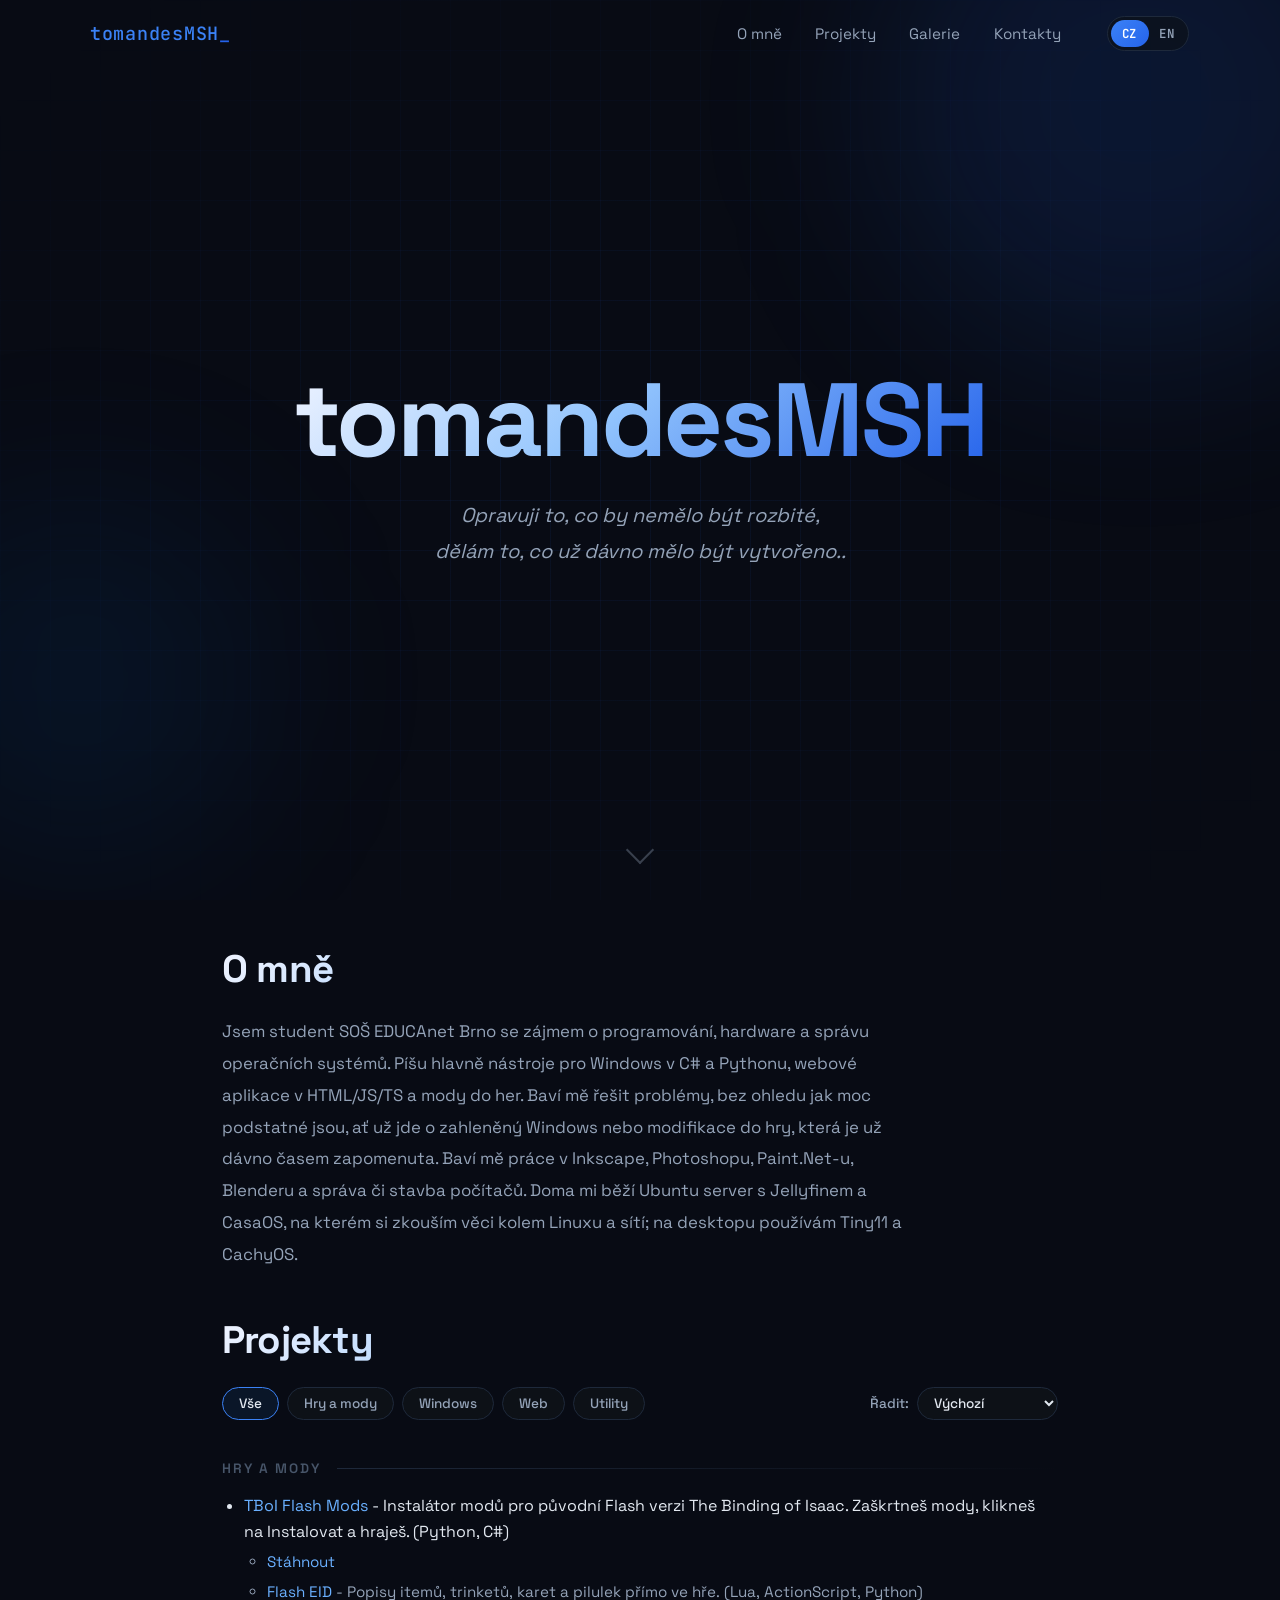
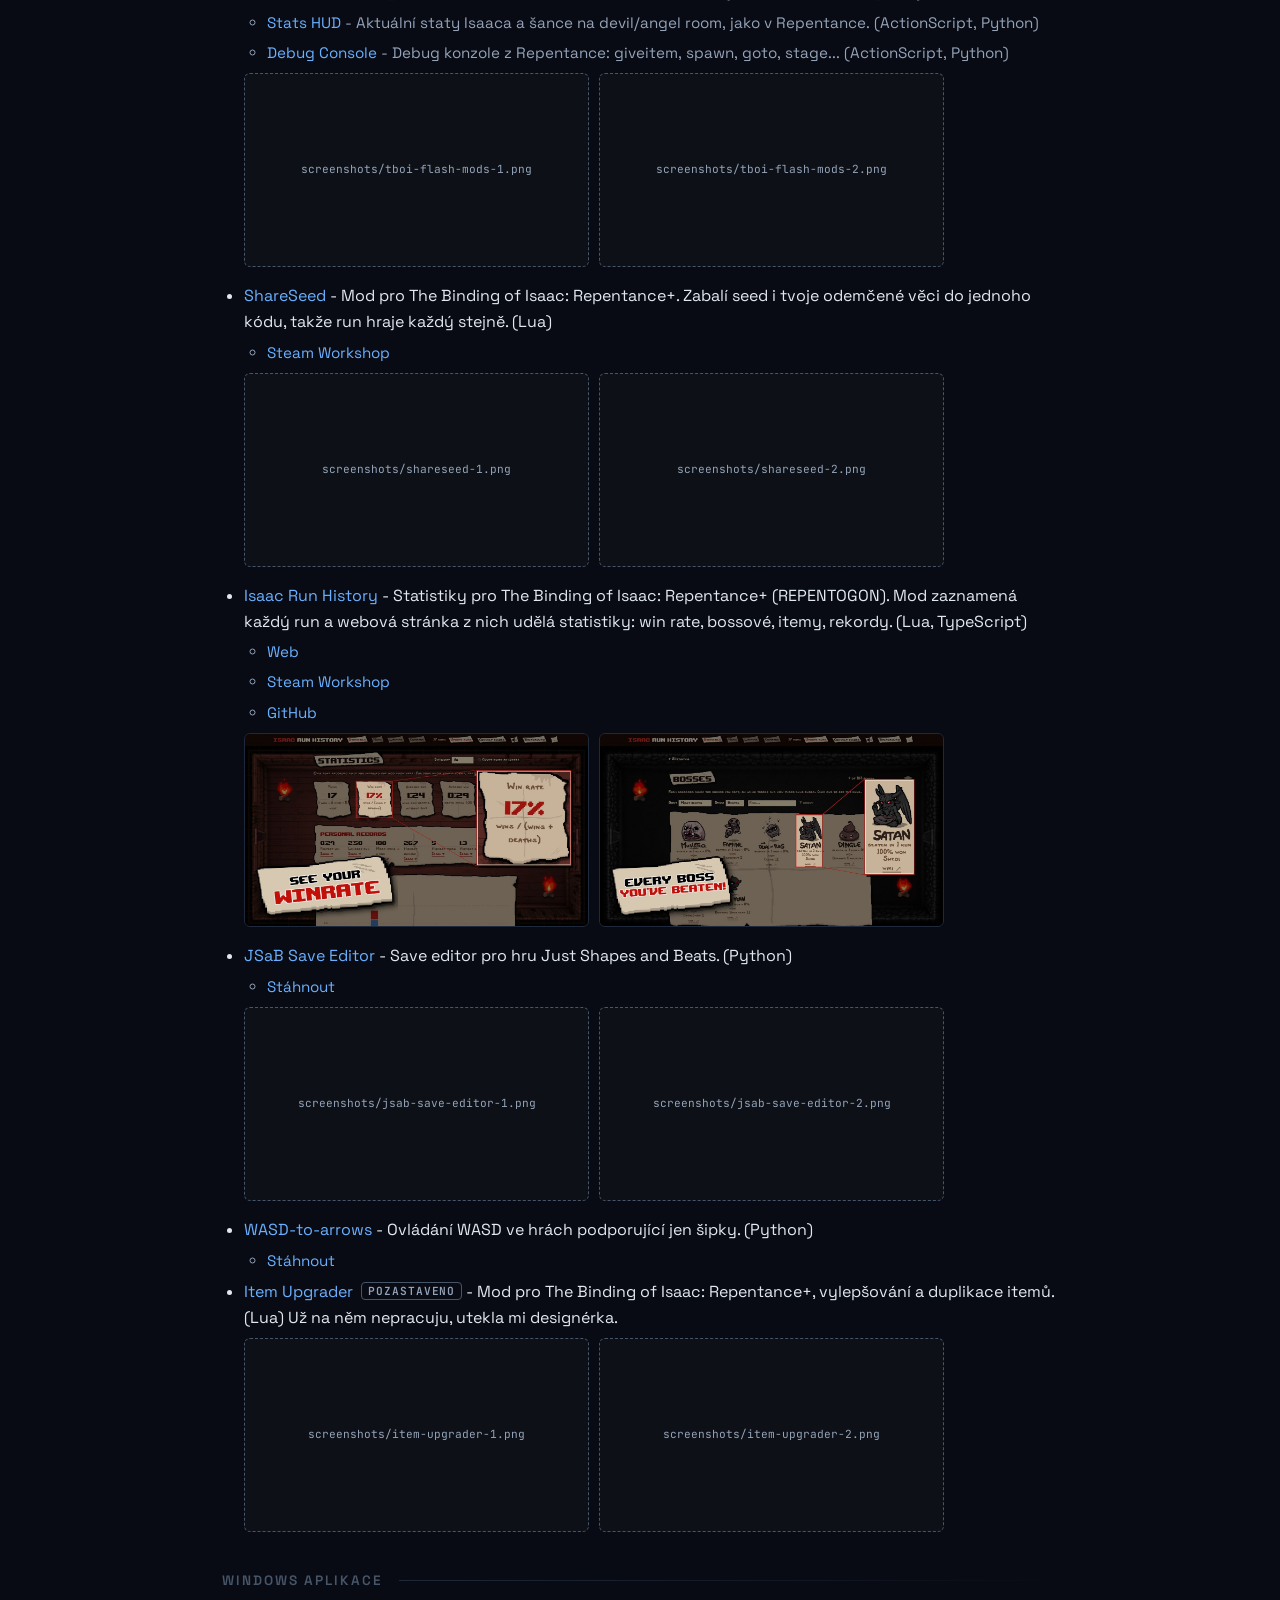
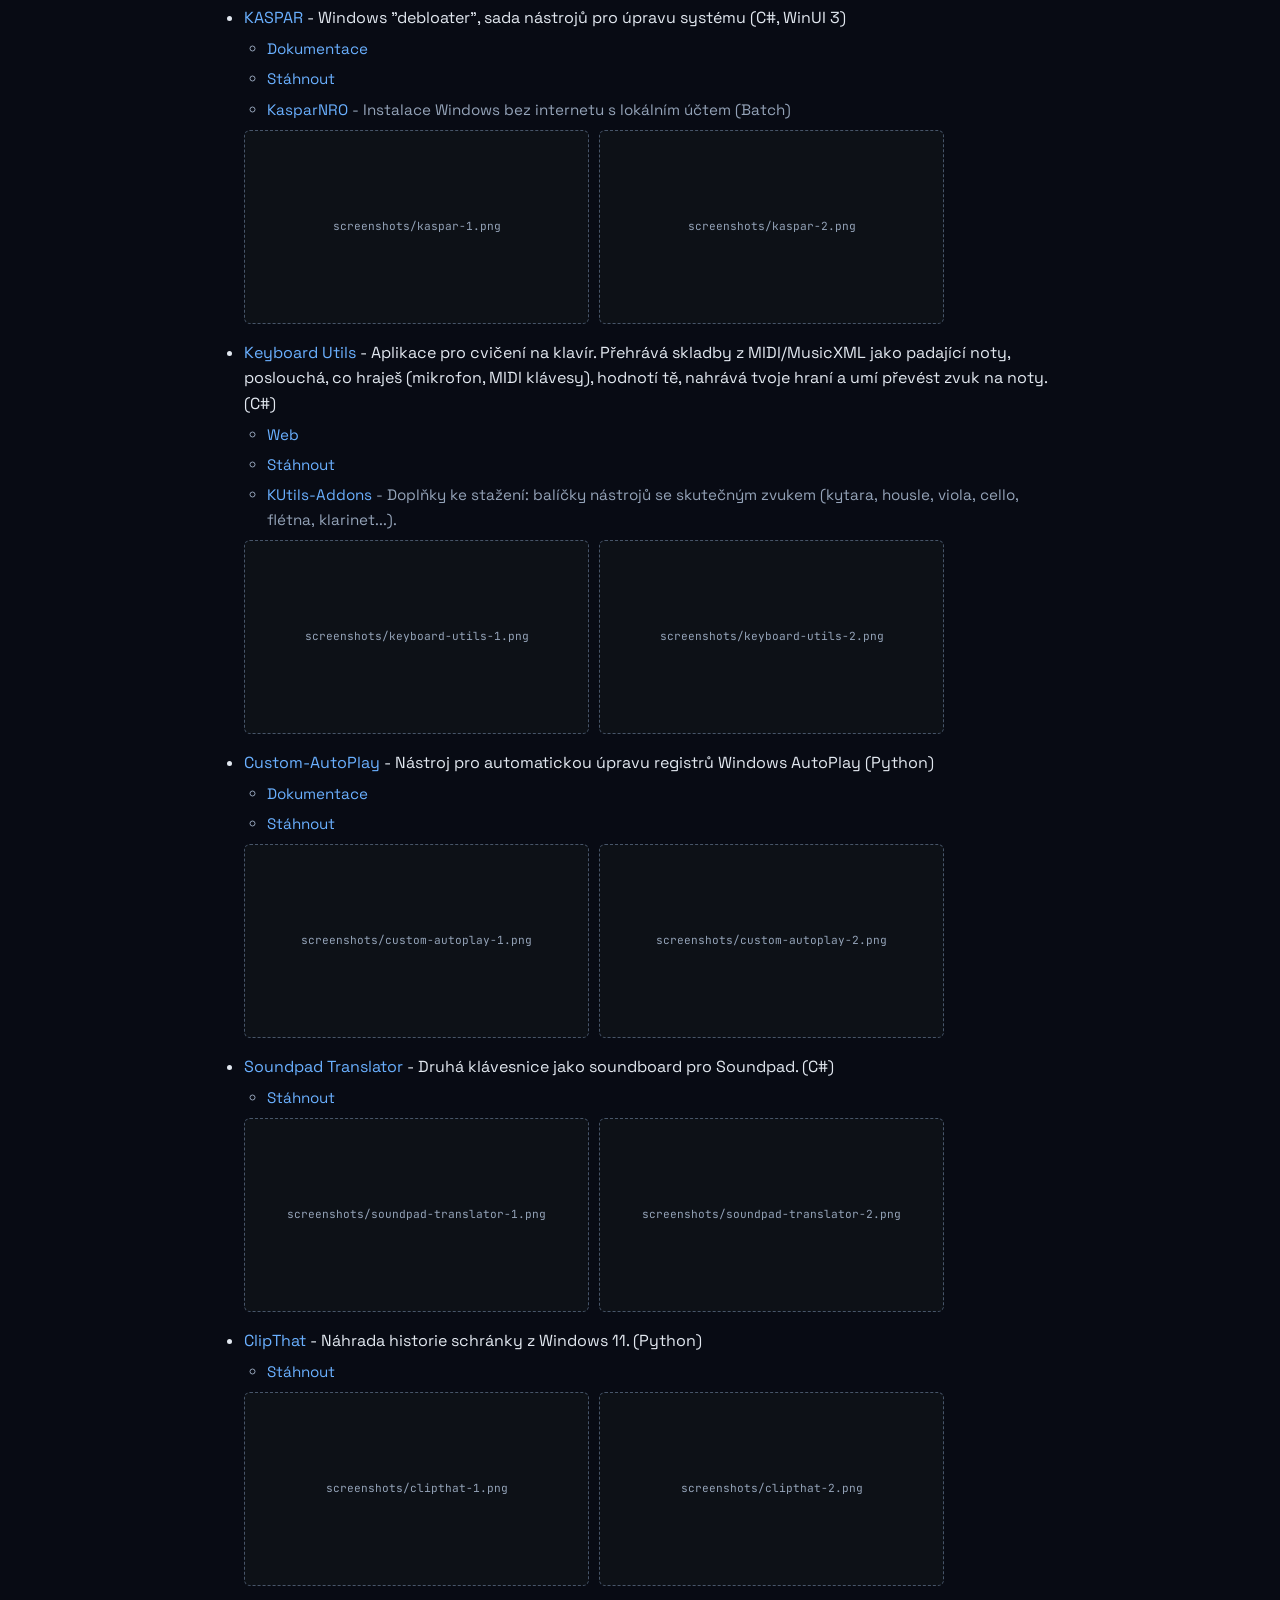
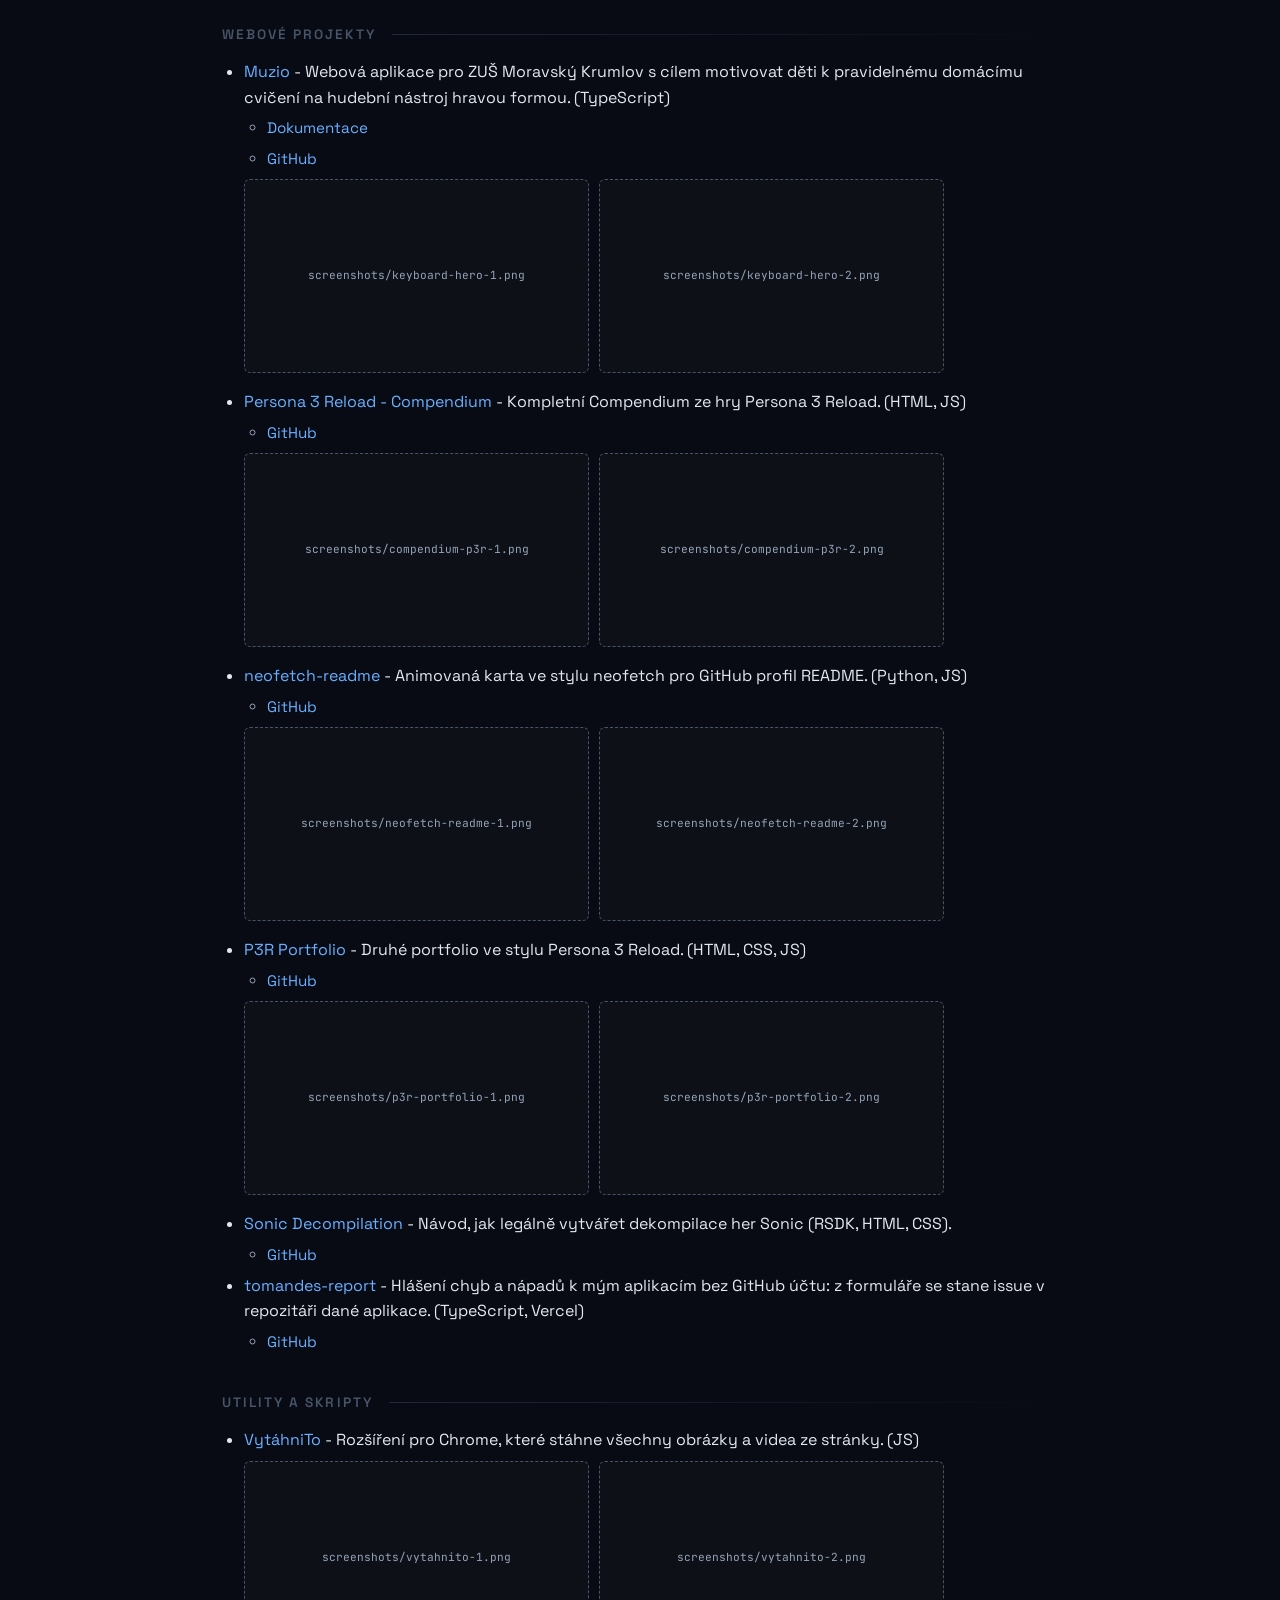
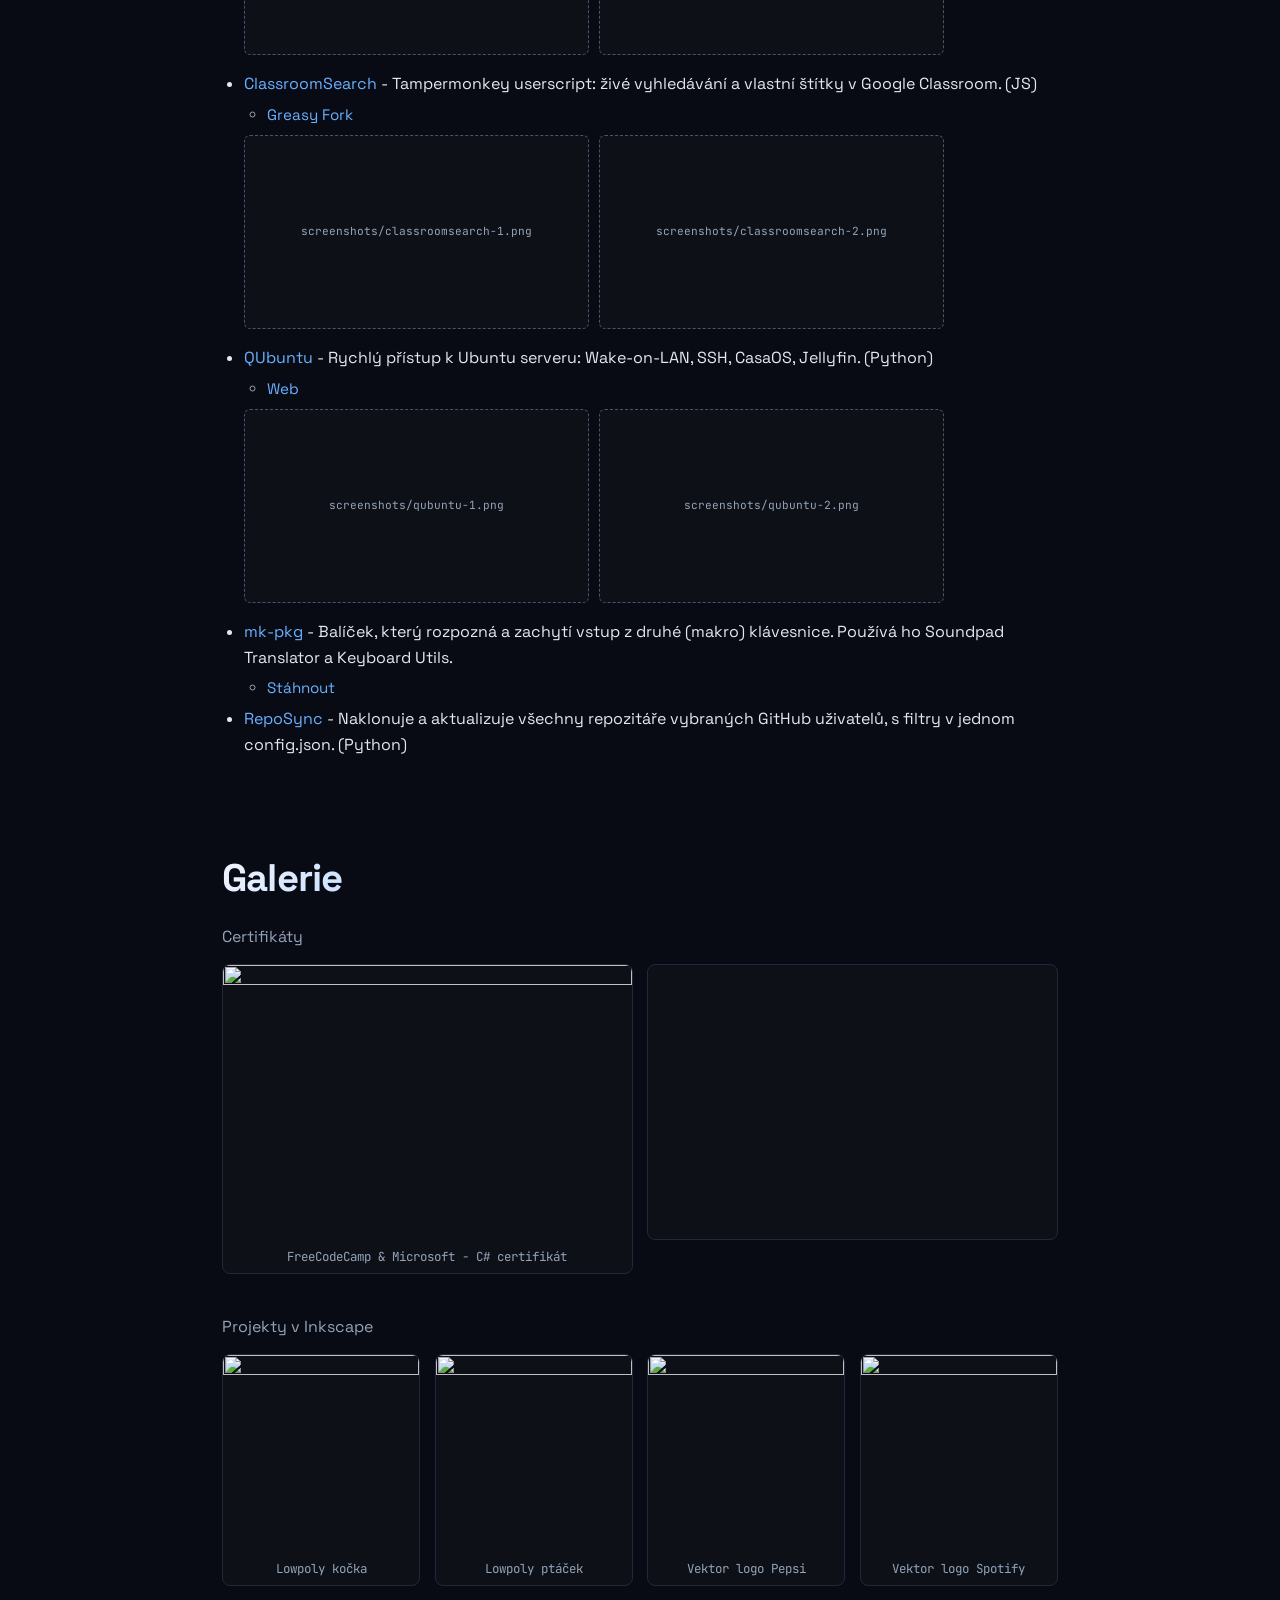
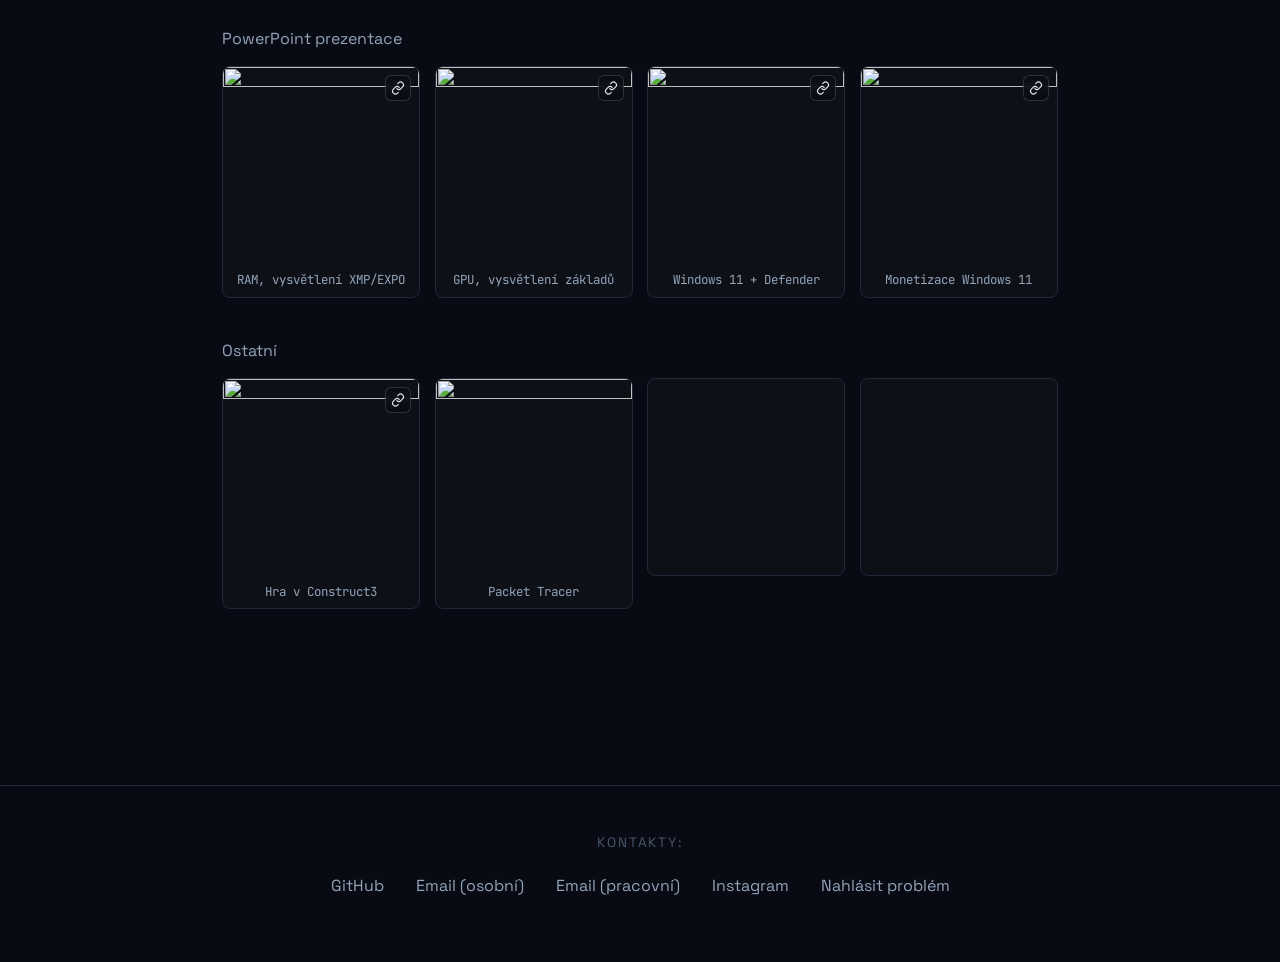
==== commit 6519ff32: "Projects: sort by date, difficulty or name" ====
--- a/index.html
+++ b/index.html
@@ -109,12 +109,23 @@
         <button type="button" class="project-tab" data-group="windows" aria-pressed="false" data-i18n="tabWindows">Windows</button>
         <button type="button" class="project-tab" data-group="web" aria-pressed="false" data-i18n="tabWeb">Web</button>
         <button type="button" class="project-tab" data-group="utilities" aria-pressed="false" data-i18n="tabUtilities">Utility</button>
+        <label class="project-sort"><span data-i18n="sortBy">Řadit:</span>
+          <select id="projectSort">
+            <option value="default" data-i18n="sortDefault">Výchozí</option>
+            <option value="newest" data-i18n="sortNewest">Nejnovější</option>
+            <option value="oldest" data-i18n="sortOldest">Nejstarší</option>
+            <option value="hardest" data-i18n="sortHardest">Nejnáročnější</option>
+            <option value="easiest" data-i18n="sortEasiest">Nejjednodušší</option>
+            <option value="az" data-i18n="sortAz">Abecedně A–Z</option>
+            <option value="za" data-i18n="sortZa">Abecedně Z–A</option>
+          </select>
+        </label>
       </div>
 
       <div class="project-group" data-group="games">
       <h2 class="section-title" data-i18n="games">Hry a mody</h2>
       <ul class="project-list">
-        <li><a href="https://github.com/tomandesMSH/FlashTBoI-Mods">TBoI Flash Mods</a><span data-i18n="pTboiMods"> - Instalátor modů pro původní Flash verzi The Binding of Isaac. Zaškrtneš mody, klikneš na Instalovat a hraješ. (Python, C#)</span>
+        <li data-date="2026-10-11" data-difficulty="4"><a href="https://github.com/tomandesMSH/FlashTBoI-Mods">TBoI Flash Mods</a><span data-i18n="pTboiMods"> - Instalátor modů pro původní Flash verzi The Binding of Isaac. Zaškrtneš mody, klikneš na Instalovat a hraješ. (Python, C#)</span>
           <ul>
             <li><a href="https://github.com/tomandesMSH/FlashTBoI-Mods/releases/latest" data-i18n="download">Stáhnout</a></li>
             <li><a href="https://github.com/tomandesMSH/FlashTBoI-EID">Flash EID</a><span data-i18n="pEid"> - Popisy itemů, trinketů, karet a pilulek přímo ve hře. (Lua, ActionScript, Python)</span></li>
@@ -126,7 +137,7 @@
             <figure class="shot" data-label="screenshots/tboi-flash-mods-2.png"><img src="screenshots/tboi-flash-mods-2.png" alt="TBoI Flash Mods - screenshot 2" loading="lazy" onerror="this.remove()"></figure>
           </div>
         </li>
-        <li><a href="https://github.com/tomandesMSH/ShareSeed">ShareSeed</a><span data-i18n="pShareSeed"> - Mod pro The Binding of Isaac: Repentance+. Zabalí seed i tvoje odemčené věci do jednoho kódu, takže run hraje každý stejně. (Lua)</span>
+        <li data-date="2026-10-14" data-difficulty="4"><a href="https://github.com/tomandesMSH/ShareSeed">ShareSeed</a><span data-i18n="pShareSeed"> - Mod pro The Binding of Isaac: Repentance+. Zabalí seed i tvoje odemčené věci do jednoho kódu, takže run hraje každý stejně. (Lua)</span>
           <ul>
             <li><a href="https://steamcommunity.com/sharedfiles/filedetails/?id=3819928092">Steam Workshop</a></li>
           </ul>
@@ -135,7 +146,7 @@
             <figure class="shot" data-label="screenshots/shareseed-2.png"><img src="screenshots/shareseed-2.png" alt="ShareSeed - screenshot 2" loading="lazy" onerror="this.remove()"></figure>
           </div>
         </li>
-        <li><a href="https://tomandes.eu/isaac-run-history/">Isaac Run History</a><span data-i18n="pRunHistory"> - Statistiky pro The Binding of Isaac: Repentance+ (REPENTOGON). Mod zaznamená každý run a webová stránka z nich udělá statistiky: win rate, bossové, itemy, rekordy. (Lua, TypeScript)</span>
+        <li data-date="2026-11-14" data-difficulty="4"><a href="https://tomandes.eu/isaac-run-history/">Isaac Run History</a><span data-i18n="pRunHistory"> - Statistiky pro The Binding of Isaac: Repentance+ (REPENTOGON). Mod zaznamená každý run a webová stránka z nich udělá statistiky: win rate, bossové, itemy, rekordy. (Lua, TypeScript)</span>
           <ul>
             <li><a href="https://tomandes.eu/isaac-run-history/" data-i18n="website">Web</a></li>
             <li><a href="https://steamcommunity.com/sharedfiles/filedetails/?id=3841181539">Steam Workshop</a></li>
@@ -146,7 +157,7 @@
             <figure class="shot" data-label="screenshots/isaac-run-history-2.jpg"><img src="screenshots/isaac-run-history-2.jpg" alt="Isaac Run History - screenshot 2" loading="lazy" onerror="this.remove()"></figure>
           </div>
         </li>
-        <li><a href="https://github.com/tomandesMSH/Just-Shapes-and-Beats-save-editor">JSaB Save Editor</a><span data-i18n="pJsab"> - Save editor pro hru Just Shapes and Beats. (Python)</span>
+        <li data-date="2026-03-29" data-difficulty="3"><a href="https://github.com/tomandesMSH/Just-Shapes-and-Beats-save-editor">JSaB Save Editor</a><span data-i18n="pJsab"> - Save editor pro hru Just Shapes and Beats. (Python)</span>
           <ul>
             <li><a href="https://github.com/tomandesMSH/Just-Shapes-and-Beats-save-editor/releases/latest" data-i18n="download">Stáhnout</a></li>
           </ul>
@@ -155,12 +166,12 @@
             <figure class="shot" data-label="screenshots/jsab-save-editor-2.png"><img src="screenshots/jsab-save-editor-2.png" alt="JSaB Save Editor - screenshot 2" loading="lazy" onerror="this.remove()"></figure>
           </div>
         </li>
-        <li><a href="https://github.com/tomandesMSH/WASD-to-arrows">WASD-to-arrows</a><span data-i18n="pWasd"> - Ovládání WASD ve hrách podporující jen šipky. (Python)</span>
+        <li data-date="2026-03-14" data-difficulty="1"><a href="https://github.com/tomandesMSH/WASD-to-arrows">WASD-to-arrows</a><span data-i18n="pWasd"> - Ovládání WASD ve hrách podporující jen šipky. (Python)</span>
           <ul>
             <li><a href="https://github.com/tomandesMSH/WASD-to-arrows/releases/latest" data-i18n="download">Stáhnout</a></li>
           </ul>
         </li>
-        <li><a href="https://github.com/tomandesMSH/tboi-upgrader">Item Upgrader</a> <span class="status-badge" data-i18n="statusOnHold">Pozastaveno</span><span data-i18n="pUpgrader"> - Mod pro The Binding of Isaac: Repentance+, vylepšování a duplikace itemů. (Lua) Už na něm nepracuju, utekla mi designérka.</span>
+        <li data-date="2026-09-30" data-difficulty="3"><a href="https://github.com/tomandesMSH/tboi-upgrader">Item Upgrader</a> <span class="status-badge" data-i18n="statusOnHold">Pozastaveno</span><span data-i18n="pUpgrader"> - Mod pro The Binding of Isaac: Repentance+, vylepšování a duplikace itemů. (Lua) Už na něm nepracuju, utekla mi designérka.</span>
           <div class="project-shots">
             <figure class="shot" data-label="screenshots/item-upgrader-1.png"><img src="screenshots/item-upgrader-1.png" alt="Item Upgrader - screenshot 1" loading="lazy" onerror="this.remove()"></figure>
             <figure class="shot" data-label="screenshots/item-upgrader-2.png"><img src="screenshots/item-upgrader-2.png" alt="Item Upgrader - screenshot 2" loading="lazy" onerror="this.remove()"></figure>
@@ -172,7 +183,7 @@
       <div class="project-group" data-group="windows">
       <h2 class="section-title" data-i18n="windowsApps">Windows aplikace</h2>
       <ul class="project-list">
-        <li><a href="https://github.com/tomandesMSH/KASPAR">KASPAR</a><span data-i18n="pKaspar"> - Windows "debloater", sada nástrojů pro úpravu systému (C#, WinUI 3)</span>
+        <li data-date="2026-01-31" data-difficulty="4"><a href="https://github.com/tomandesMSH/KASPAR">KASPAR</a><span data-i18n="pKaspar"> - Windows "debloater", sada nástrojů pro úpravu systému (C#, WinUI 3)</span>
           <ul>
             <li><a href="https://tomandes.eu/KASPARDocs/" data-i18n="docs">Dokumentace</a></li>
             <li><a href="https://github.com/tomandesMSH/KASPAR/releases/latest" data-i18n="download">Stáhnout</a></li>
@@ -183,7 +194,7 @@
             <figure class="shot" data-label="screenshots/kaspar-2.png"><img src="screenshots/kaspar-2.png" alt="KASPAR - screenshot 2" loading="lazy" onerror="this.remove()"></figure>
           </div>
         </li>
-        <li><a href="https://github.com/tomandesMSH/Keyboard-Utils">Keyboard Utils</a><span data-i18n="pKeyboardUtils"> - Aplikace pro cvičení na klavír. Přehrává skladby z MIDI/MusicXML jako padající noty, poslouchá, co hraješ (mikrofon, MIDI klávesy), hodnotí tě, nahrává tvoje hraní a umí převést zvuk na noty. (C#)</span>
+        <li data-date="2026-11-02" data-difficulty="5"><a href="https://github.com/tomandesMSH/Keyboard-Utils">Keyboard Utils</a><span data-i18n="pKeyboardUtils"> - Aplikace pro cvičení na klavír. Přehrává skladby z MIDI/MusicXML jako padající noty, poslouchá, co hraješ (mikrofon, MIDI klávesy), hodnotí tě, nahrává tvoje hraní a umí převést zvuk na noty. (C#)</span>
           <ul>
             <li><a href="https://tomandes.eu/Keyboard-Utils/" data-i18n="website">Web</a></li>
             <li><a href="https://github.com/tomandesMSH/Keyboard-Utils/releases/latest" data-i18n="download">Stáhnout</a></li>
@@ -194,7 +205,7 @@
             <figure class="shot" data-label="screenshots/keyboard-utils-2.png"><img src="screenshots/keyboard-utils-2.png" alt="Keyboard Utils - screenshot 2" loading="lazy" onerror="this.remove()"></figure>
           </div>
         </li>
-        <li><a href="https://github.com/tomandesMSH/Custom-AutoPlay">Custom-AutoPlay</a><span data-i18n="pCustomAutoplay"> - Nástroj pro automatickou úpravu registrů Windows AutoPlay (Python)</span>
+        <li data-date="2026-01-11" data-difficulty="2"><a href="https://github.com/tomandesMSH/Custom-AutoPlay">Custom-AutoPlay</a><span data-i18n="pCustomAutoplay"> - Nástroj pro automatickou úpravu registrů Windows AutoPlay (Python)</span>
           <ul>
             <li><a href="https://tomandes.eu/Custom-AutoPlay-Docs/" data-i18n="docs">Dokumentace</a></li>
             <li><a href="https://github.com/tomandesMSH/Custom-AutoPlay/releases/latest" data-i18n="download">Stáhnout</a></li>
@@ -204,7 +215,7 @@
             <figure class="shot" data-label="screenshots/custom-autoplay-2.png"><img src="screenshots/custom-autoplay-2.png" alt="Custom-AutoPlay - screenshot 2" loading="lazy" onerror="this.remove()"></figure>
           </div>
         </li>
-        <li><a href="https://github.com/tomandesMSH/SoundpadTranslator">Soundpad Translator</a><span data-i18n="pSoundpad"> - Druhá klávesnice jako soundboard pro Soundpad. (C#)</span>
+        <li data-date="2026-10-03" data-difficulty="3"><a href="https://github.com/tomandesMSH/SoundpadTranslator">Soundpad Translator</a><span data-i18n="pSoundpad"> - Druhá klávesnice jako soundboard pro Soundpad. (C#)</span>
           <ul>
             <li><a href="https://github.com/tomandesMSH/SoundpadTranslator/releases/latest" data-i18n="download">Stáhnout</a></li>
           </ul>
@@ -213,7 +224,7 @@
             <figure class="shot" data-label="screenshots/soundpad-translator-2.png"><img src="screenshots/soundpad-translator-2.png" alt="Soundpad Translator - screenshot 2" loading="lazy" onerror="this.remove()"></figure>
           </div>
         </li>
-        <li><a href="https://github.com/tomandesMSH/ClipThat">ClipThat</a><span data-i18n="pClipThat"> - Náhrada historie schránky z Windows 11. (Python)</span>
+        <li data-date="2026-08-12" data-difficulty="3"><a href="https://github.com/tomandesMSH/ClipThat">ClipThat</a><span data-i18n="pClipThat"> - Náhrada historie schránky z Windows 11. (Python)</span>
           <ul>
             <li><a href="https://github.com/tomandesMSH/ClipThat/releases/latest" data-i18n="download">Stáhnout</a></li>
           </ul>
@@ -228,7 +239,7 @@
       <div class="project-group" data-group="web">
       <h2 class="section-title" data-i18n="webProjects">Webové projekty</h2>
       <ul class="project-list">
-        <li><a href="https://muzio.tomandes.eu/">Muzio</a><span data-i18n="pKeyboardHero"> - Webová aplikace pro ZUŠ Moravský Krumlov s cílem motivovat děti k pravidelnému domácímu cvičení na hudební nástroj hravou formou. (TypeScript)</span>
+        <li data-date="2026-08-03" data-difficulty="5"><a href="https://muzio.tomandes.eu/">Muzio</a><span data-i18n="pKeyboardHero"> - Webová aplikace pro ZUŠ Moravský Krumlov s cílem motivovat děti k pravidelnému domácímu cvičení na hudební nástroj hravou formou. (TypeScript)</span>
           <ul>
             <li><a href="https://tomandes.eu/Keyboard-Hero-Docs/" data-i18n="docs">Dokumentace</a></li>
             <li><a href="https://github.com/tomandesMSH/Muzio">GitHub</a></li>
@@ -238,7 +249,7 @@
             <figure class="shot" data-label="screenshots/keyboard-hero-2.png"><img src="screenshots/keyboard-hero-2.png" alt="Muzio - screenshot 2" loading="lazy" onerror="this.remove()"></figure>
           </div>
         </li>
-        <li><a href="https://tomandes.eu/compendium-p3r/">Persona 3 Reload - Compendium</a><span data-i18n="pCompendium"> - Kompletní Compendium ze hry Persona 3 Reload. (HTML, JS)</span>
+        <li data-date="2026-09-27" data-difficulty="2"><a href="https://tomandes.eu/compendium-p3r/">Persona 3 Reload - Compendium</a><span data-i18n="pCompendium"> - Kompletní Compendium ze hry Persona 3 Reload. (HTML, JS)</span>
           <ul>
             <li><a href="https://github.com/tomandesMSH/compendium-p3r">GitHub</a></li>
           </ul>
@@ -247,7 +258,7 @@
             <figure class="shot" data-label="screenshots/compendium-p3r-2.png"><img src="screenshots/compendium-p3r-2.png" alt="Persona 3 Reload - Compendium - screenshot 2" loading="lazy" onerror="this.remove()"></figure>
           </div>
         </li>
-        <li><a href="https://neofetch.tomandes.eu/">neofetch-readme</a><span data-i18n="pNeofetch"> - Animovaná karta ve stylu neofetch pro GitHub profil README. (Python, JS)</span>
+        <li data-date="2026-10-31" data-difficulty="3"><a href="https://neofetch.tomandes.eu/">neofetch-readme</a><span data-i18n="pNeofetch"> - Animovaná karta ve stylu neofetch pro GitHub profil README. (Python, JS)</span>
           <ul>
             <li><a href="https://github.com/tomandesMSH/neofetch-readme">GitHub</a></li>
           </ul>
@@ -256,7 +267,7 @@
             <figure class="shot" data-label="screenshots/neofetch-readme-2.png"><img src="screenshots/neofetch-readme-2.png" alt="neofetch-readme - screenshot 2" loading="lazy" onerror="this.remove()"></figure>
           </div>
         </li>
-        <li><a href="https://tomandes.eu/P3Rp/">P3R Portfolio</a><span data-i18n="pP3rp"> - Druhé portfolio ve stylu Persona 3 Reload. (HTML, CSS, JS)</span>
+        <li data-date="2026-09-16" data-difficulty="2"><a href="https://tomandes.eu/P3Rp/">P3R Portfolio</a><span data-i18n="pP3rp"> - Druhé portfolio ve stylu Persona 3 Reload. (HTML, CSS, JS)</span>
           <ul>
             <li><a href="https://github.com/tomandesMSH/P3Rp">GitHub</a></li>
           </ul>
@@ -265,12 +276,12 @@
             <figure class="shot" data-label="screenshots/p3r-portfolio-2.png"><img src="screenshots/p3r-portfolio-2.png" alt="P3R Portfolio - screenshot 2" loading="lazy" onerror="this.remove()"></figure>
           </div>
         </li>
-        <li><a href="https://tomandes.eu/SonicDecomp/">Sonic Decompilation</a><span data-i18n="pSonic"> - Návod, jak legálně vytvářet dekompilace her Sonic (RSDK, HTML, CSS).</span>
+        <li data-date="2026-03-12" data-difficulty="1"><a href="https://tomandes.eu/SonicDecomp/">Sonic Decompilation</a><span data-i18n="pSonic"> - Návod, jak legálně vytvářet dekompilace her Sonic (RSDK, HTML, CSS).</span>
           <ul>
             <li><a href="https://github.com/tomandesMSH/SonicDecomp">GitHub</a></li>
           </ul>
         </li>
-        <li><a href="https://tomandes.eu/report/">tomandes-report</a><span data-i18n="pReport"> - Hlášení chyb a nápadů k mým aplikacím bez GitHub účtu: z formuláře se stane issue v repozitáři dané aplikace. (TypeScript, Vercel)</span>
+        <li data-date="2026-11-08" data-difficulty="2"><a href="https://tomandes.eu/report/">tomandes-report</a><span data-i18n="pReport"> - Hlášení chyb a nápadů k mým aplikacím bez GitHub účtu: z formuláře se stane issue v repozitáři dané aplikace. (TypeScript, Vercel)</span>
           <ul>
             <li><a href="https://github.com/tomandesMSH/tomandes-report">GitHub</a></li>
           </ul>
@@ -281,13 +292,13 @@
       <div class="project-group" data-group="utilities">
       <h2 class="section-title" data-i18n="utilities">Utility a skripty</h2>
       <ul class="project-list">
-        <li><a href="https://github.com/tomandesMSH/VytahniTo">VytáhniTo</a><span data-i18n="pVytahnito"> - Rozšíření pro Chrome, které stáhne všechny obrázky a videa ze stránky. (JS)</span>
+        <li data-date="2026-09-30" data-difficulty="2"><a href="https://github.com/tomandesMSH/VytahniTo">VytáhniTo</a><span data-i18n="pVytahnito"> - Rozšíření pro Chrome, které stáhne všechny obrázky a videa ze stránky. (JS)</span>
           <div class="project-shots">
             <figure class="shot" data-label="screenshots/vytahnito-1.png"><img src="screenshots/vytahnito-1.png" alt="VytáhniTo - screenshot 1" loading="lazy" onerror="this.remove()"></figure>
             <figure class="shot" data-label="screenshots/vytahnito-2.png"><img src="screenshots/vytahnito-2.png" alt="VytáhniTo - screenshot 2" loading="lazy" onerror="this.remove()"></figure>
           </div>
         </li>
-        <li><a href="https://github.com/tomandesMSH/ClassroomSearch">ClassroomSearch</a><span data-i18n="pClassroom"> - Tampermonkey userscript: živé vyhledávání a vlastní štítky v Google Classroom. (JS)</span>
+        <li data-date="2026-11-06" data-difficulty="1"><a href="https://github.com/tomandesMSH/ClassroomSearch">ClassroomSearch</a><span data-i18n="pClassroom"> - Tampermonkey userscript: živé vyhledávání a vlastní štítky v Google Classroom. (JS)</span>
           <ul>
             <li><a href="https://greasyfork.org/en/scripts/604099-google-classroom-search">Greasy Fork</a></li>
           </ul>
@@ -296,7 +307,7 @@
             <figure class="shot" data-label="screenshots/classroomsearch-2.png"><img src="screenshots/classroomsearch-2.png" alt="ClassroomSearch - screenshot 2" loading="lazy" onerror="this.remove()"></figure>
           </div>
         </li>
-        <li><a href="https://github.com/tomandesMSH/QUbuntu">QUbuntu</a><span data-i18n="pQubuntu"> - Rychlý přístup k Ubuntu serveru: Wake-on-LAN, SSH, CasaOS, Jellyfin. (Python)</span>
+        <li data-date="2026-08-18" data-difficulty="2"><a href="https://github.com/tomandesMSH/QUbuntu">QUbuntu</a><span data-i18n="pQubuntu"> - Rychlý přístup k Ubuntu serveru: Wake-on-LAN, SSH, CasaOS, Jellyfin. (Python)</span>
           <ul>
             <li><a href="https://tomandes.eu/QUbuntu/" data-i18n="website">Web</a></li>
           </ul>
@@ -305,12 +316,12 @@
             <figure class="shot" data-label="screenshots/qubuntu-2.png"><img src="screenshots/qubuntu-2.png" alt="QUbuntu - screenshot 2" loading="lazy" onerror="this.remove()"></figure>
           </div>
         </li>
-        <li><a href="https://github.com/tomandesMSH/mk-pkg">mk-pkg</a><span data-i18n="pMkPkg"> - Balíček, který rozpozná a zachytí vstup z druhé (makro) klávesnice. Používá ho Soundpad Translator a Keyboard Utils.</span>
+        <li data-date="2026-11-03" data-difficulty="2"><a href="https://github.com/tomandesMSH/mk-pkg">mk-pkg</a><span data-i18n="pMkPkg"> - Balíček, který rozpozná a zachytí vstup z druhé (makro) klávesnice. Používá ho Soundpad Translator a Keyboard Utils.</span>
           <ul>
             <li><a href="https://github.com/tomandesMSH/mk-pkg/releases/latest" data-i18n="download">Stáhnout</a></li>
           </ul>
         </li>
-        <li><a href="https://github.com/tomandesMSH/RepoSync">RepoSync</a><span data-i18n="pRepoSync"> - Naklonuje a aktualizuje všechny repozitáře vybraných GitHub uživatelů, s filtry v jednom config.json. (Python)</span></li>
+        <li data-date="2026-10-20" data-difficulty="1"><a href="https://github.com/tomandesMSH/RepoSync">RepoSync</a><span data-i18n="pRepoSync"> - Naklonuje a aktualizuje všechny repozitáře vybraných GitHub uživatelů, s filtry v jednom config.json. (Python)</span></li>
       </ul>
       </div>
 
@@ -519,6 +530,24 @@
       projectGroups.forEach(g => { g.hidden = group !== 'all' && g.dataset.group !== group; });
     }));
 
+    // ─── Project sorting (within each category) ──────────────────────
+    const projectLists = [...document.querySelectorAll('.project-group > .project-list')];
+    projectLists.forEach(list => [...list.children].forEach((li, i) => { li.dataset.order = i; }));
+    const byName = li => li.querySelector('a').textContent.trim();
+    const sorters = {
+      default: (a, b) => a.dataset.order - b.dataset.order,
+      newest: (a, b) => b.dataset.date.localeCompare(a.dataset.date),
+      oldest: (a, b) => a.dataset.date.localeCompare(b.dataset.date),
+      hardest: (a, b) => b.dataset.difficulty - a.dataset.difficulty || byName(a).localeCompare(byName(b), 'cs'),
+      easiest: (a, b) => a.dataset.difficulty - b.dataset.difficulty || byName(a).localeCompare(byName(b), 'cs'),
+      az: (a, b) => byName(a).localeCompare(byName(b), 'cs'),
+      za: (a, b) => byName(b).localeCompare(byName(a), 'cs'),
+    };
+    document.getElementById('projectSort').addEventListener('change', (e) => {
+      const sorter = sorters[e.target.value] || sorters.default;
+      projectLists.forEach(list => [...list.children].sort(sorter).forEach(li => list.appendChild(li)));
+    });
+
     // ─── Scroll-reveal sections ──────────────────────────────────────
     const revealEls = document.querySelectorAll('.reveal');
     const revealObserver = new IntersectionObserver((entries) => {
--- a/style.css
+++ b/style.css
@@ -643,3 +643,23 @@
   margin-left: 4px;
   vertical-align: 2px;
 }
+
+.project-sort {
+  margin-left: auto;
+  display: flex;
+  align-items: center;
+  gap: 8px;
+  font: 500 0.85rem var(--font);
+  color: var(--text-sub);
+}
+.project-sort select {
+  font: 500 0.85rem var(--font);
+  color: var(--text);
+  background: var(--bg-card);
+  border: 1px solid var(--border);
+  border-radius: 999px;
+  padding: 6px 12px;
+  cursor: pointer;
+}
+.project-sort select:hover, .project-sort select:focus { border-color: var(--blue-glow); outline: none; }
+@media (max-width: 640px) { .project-sort { margin-left: 0; } }
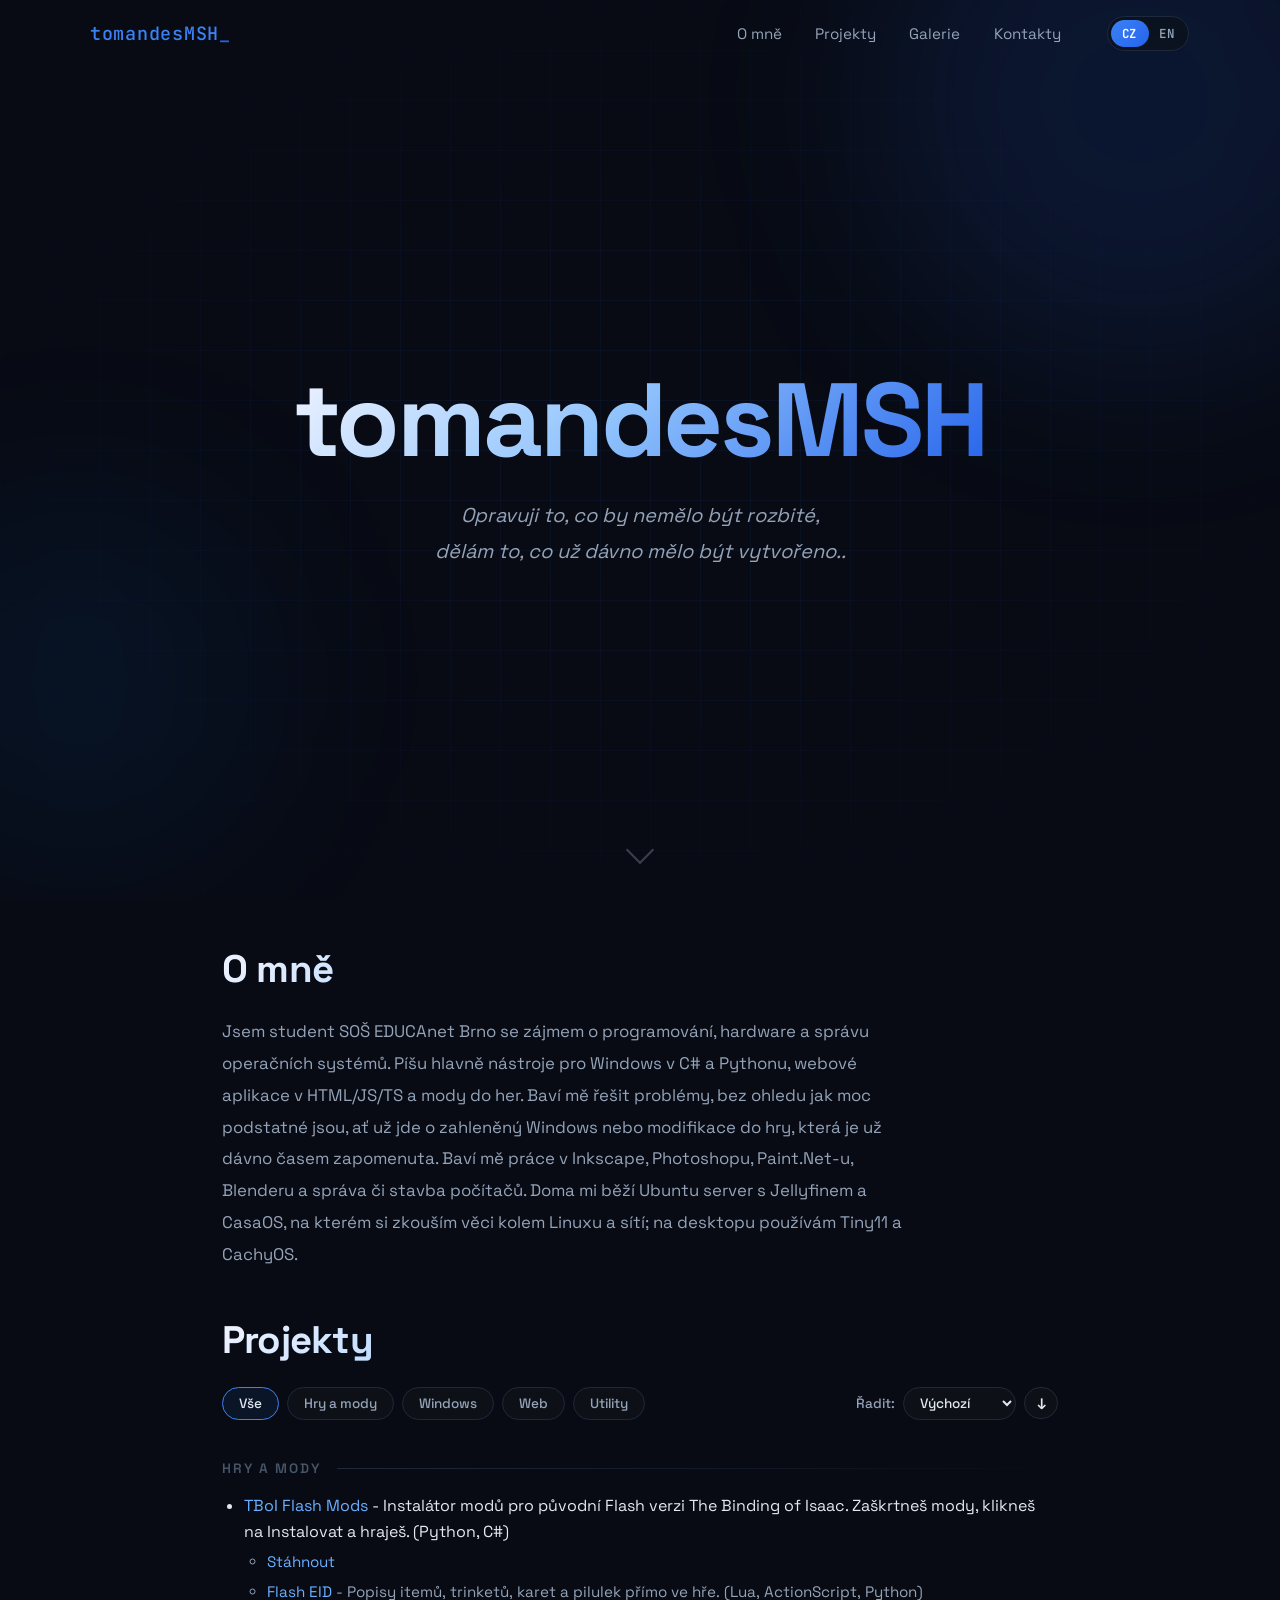
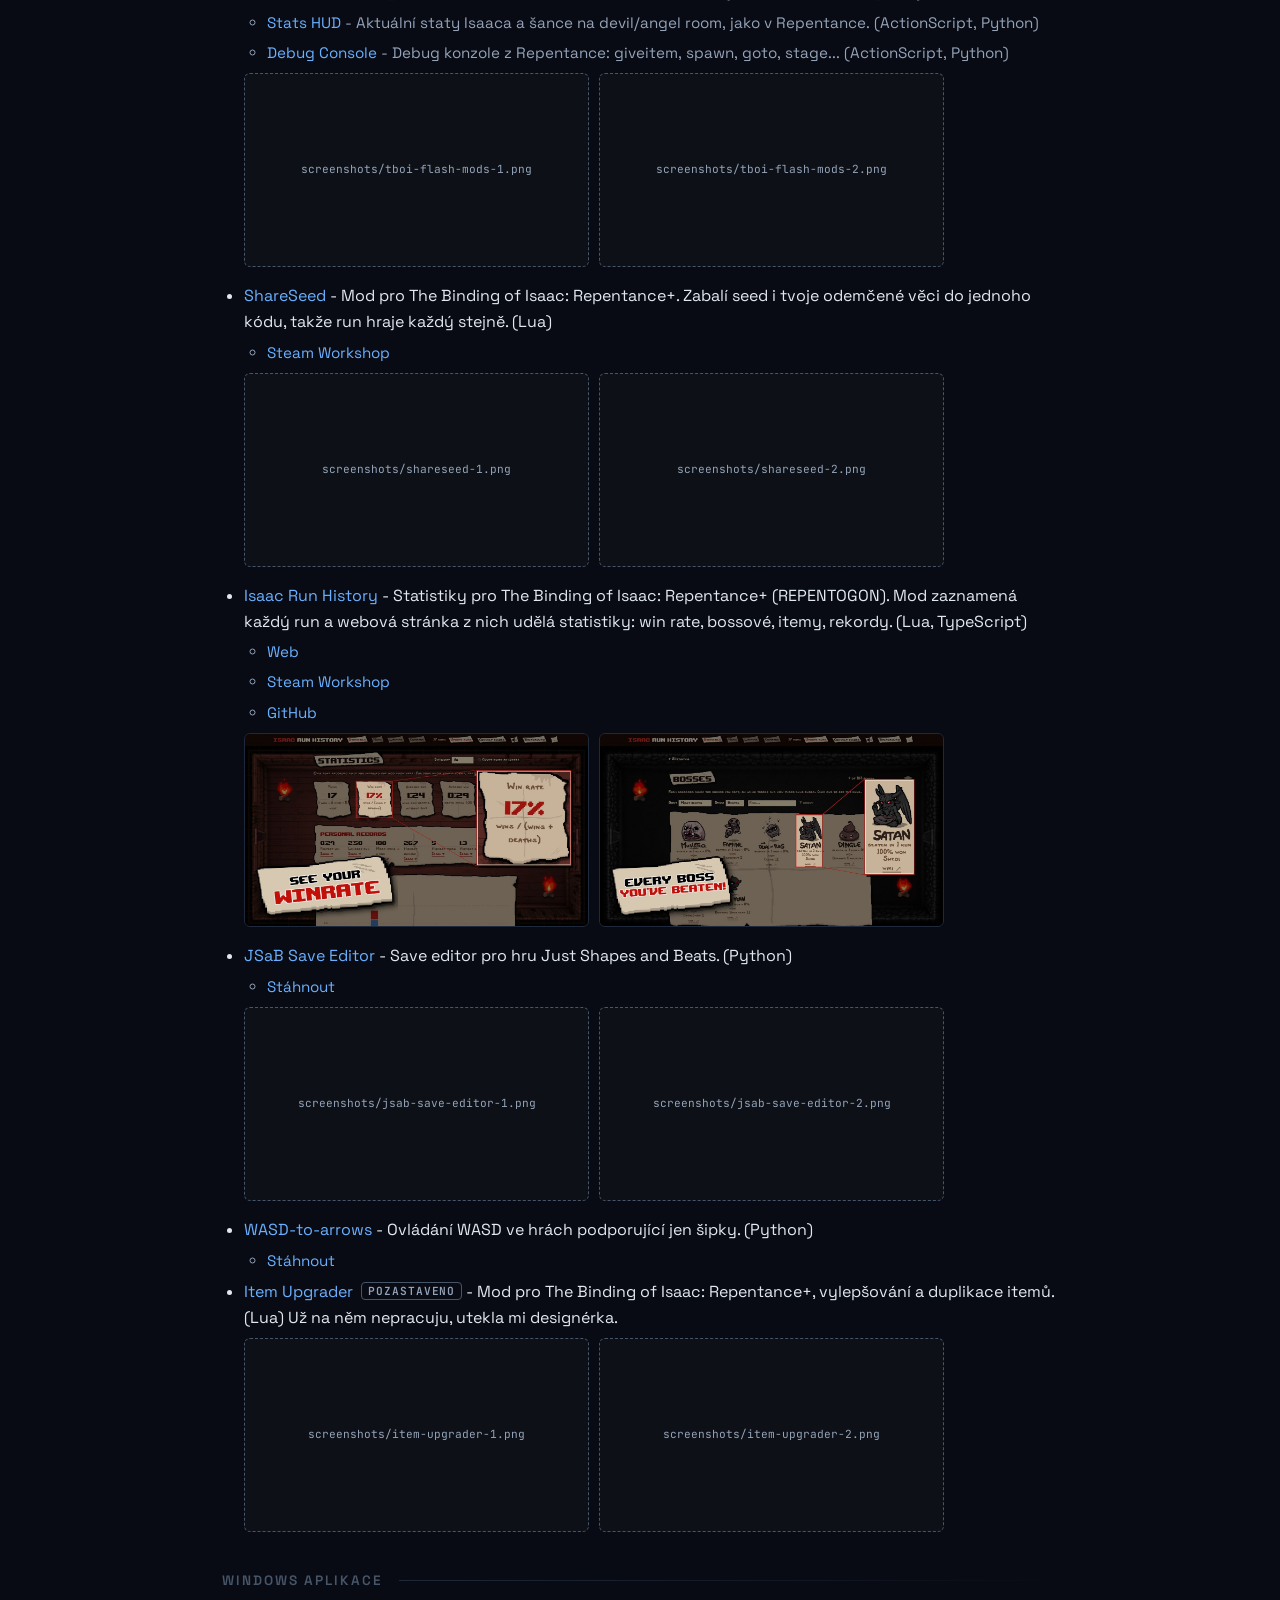
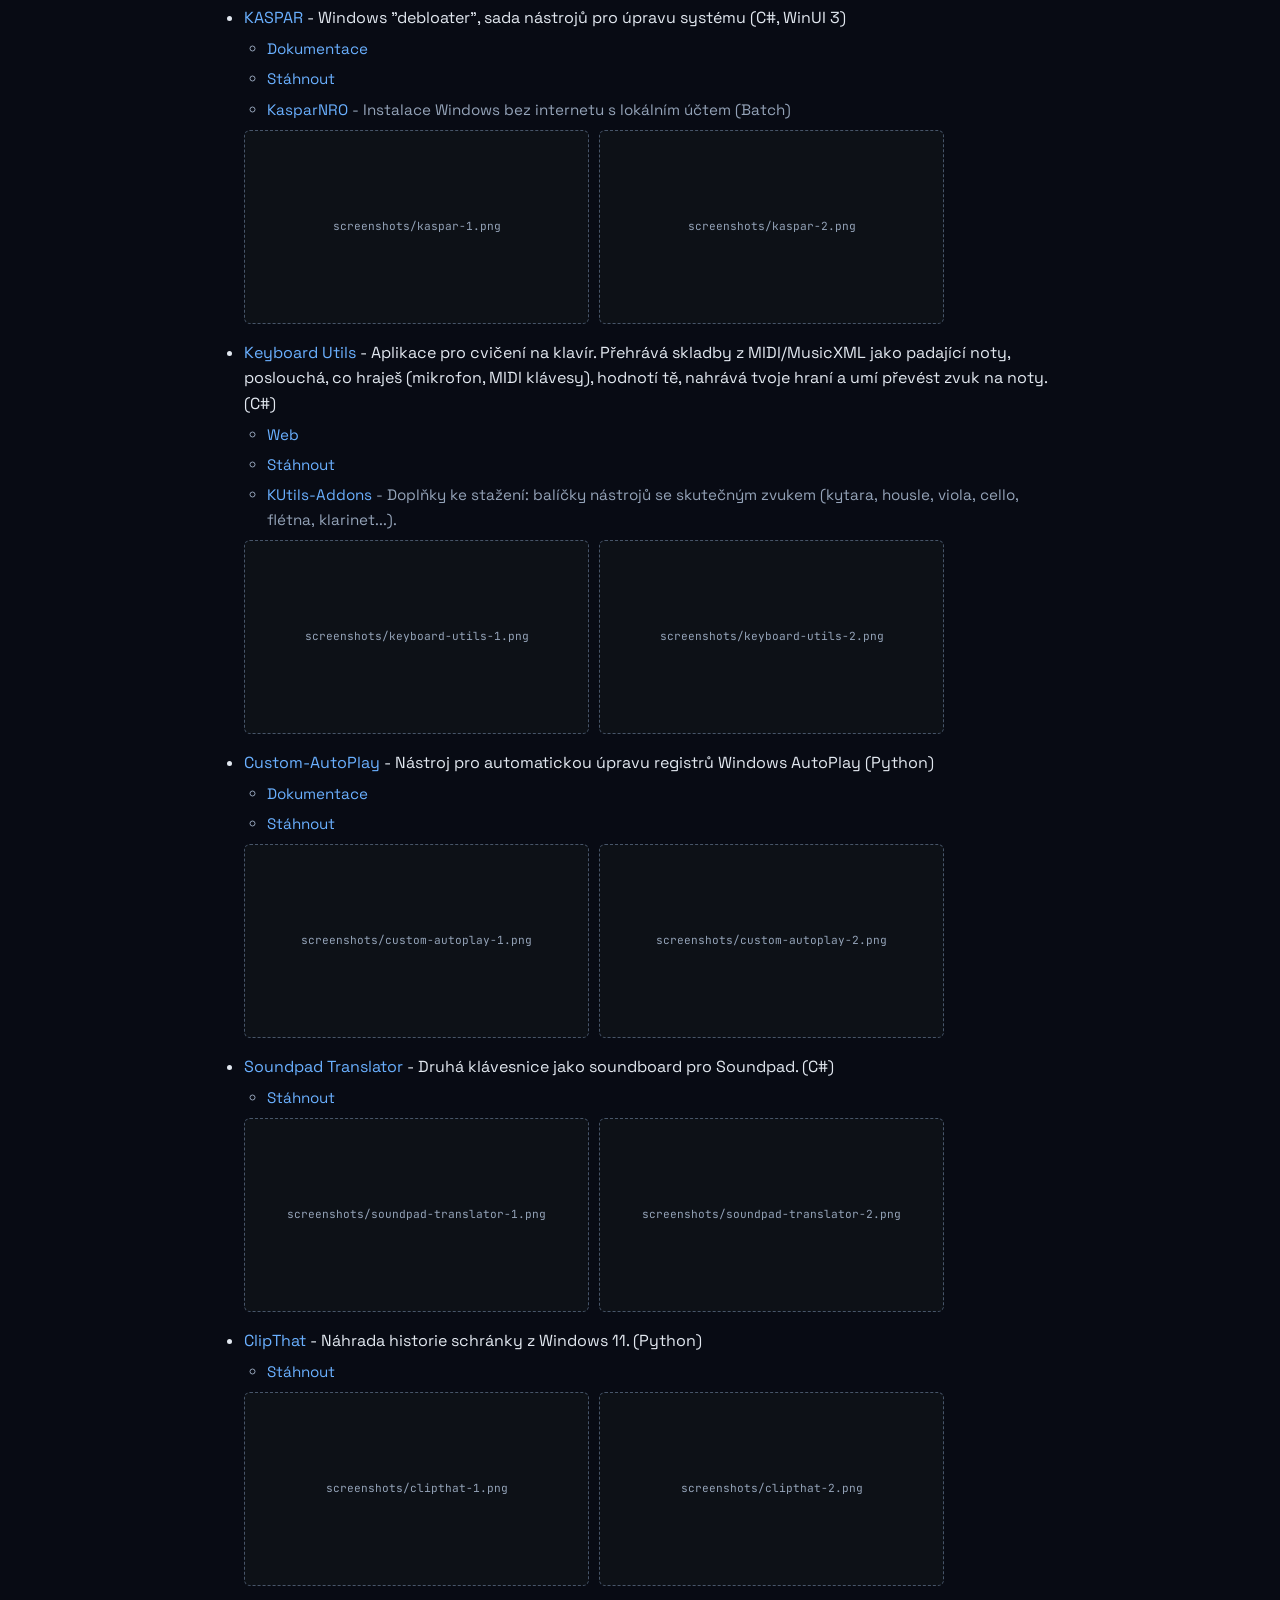
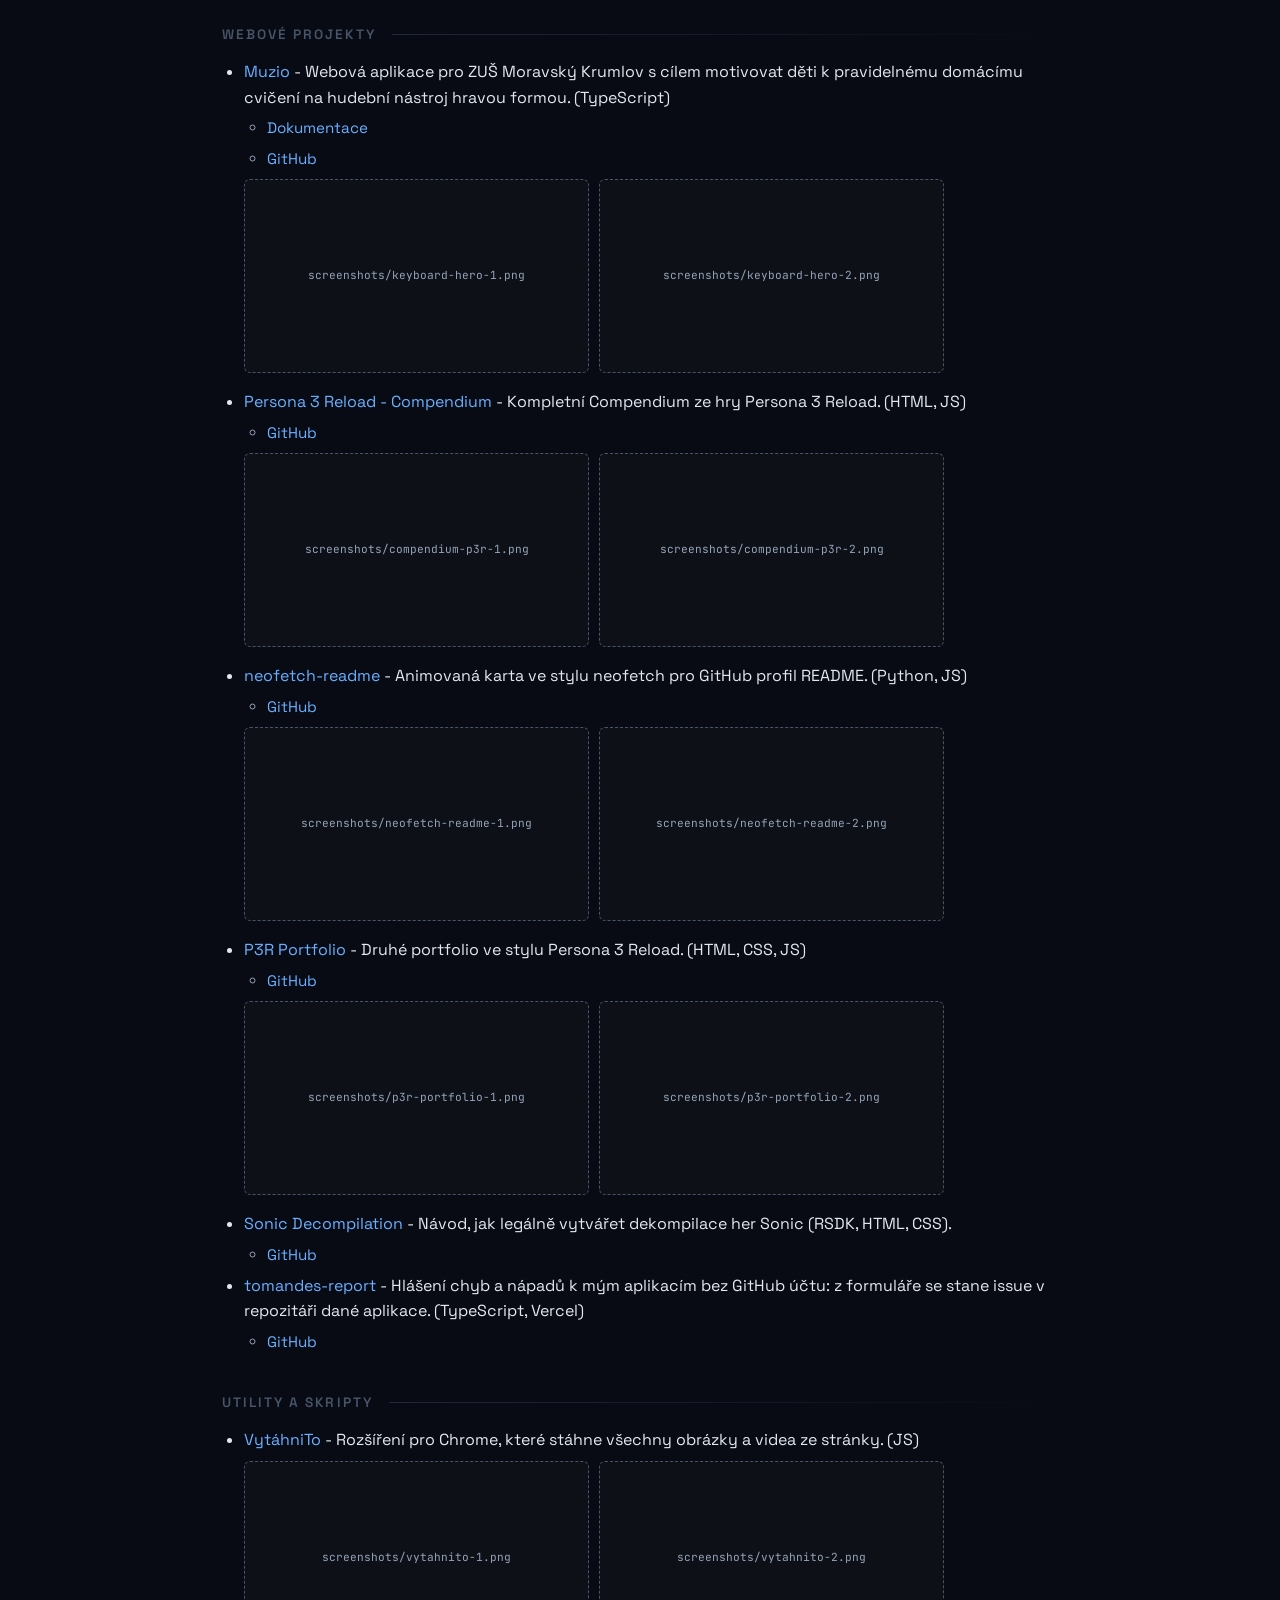
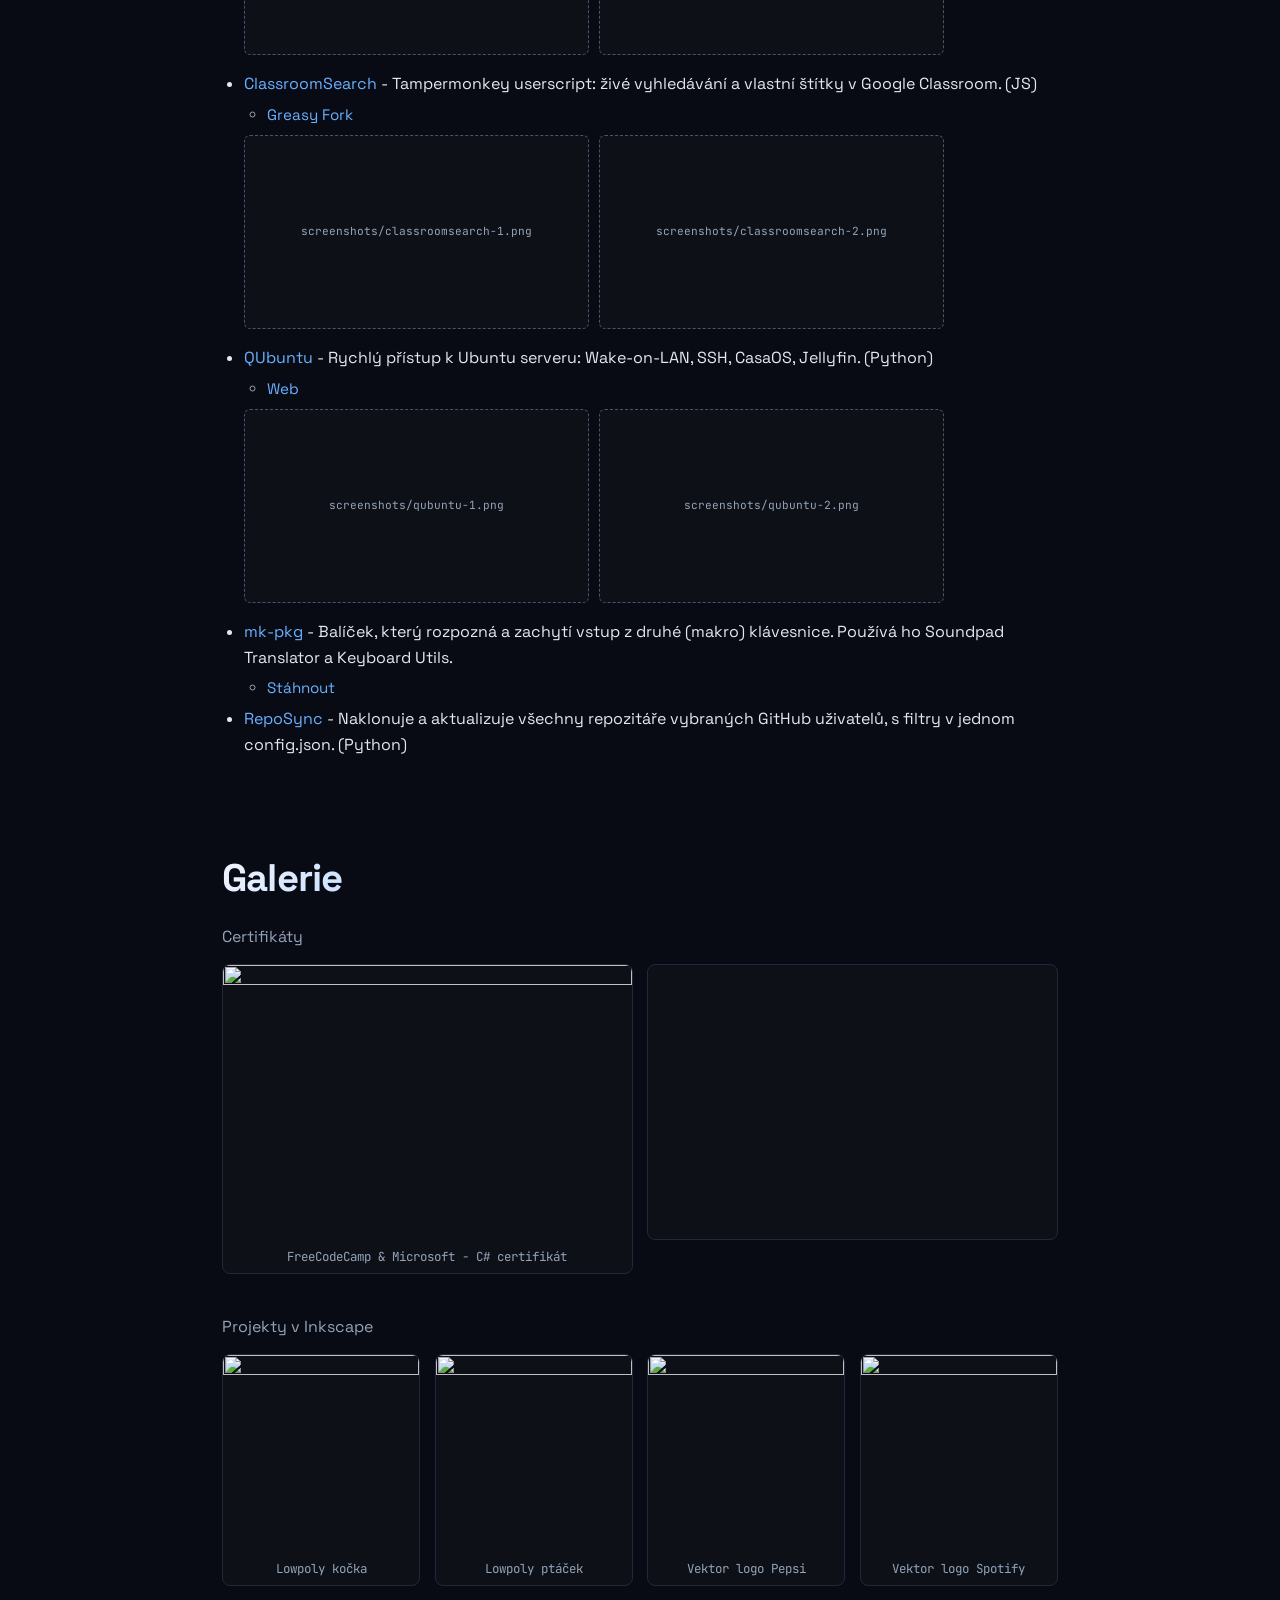
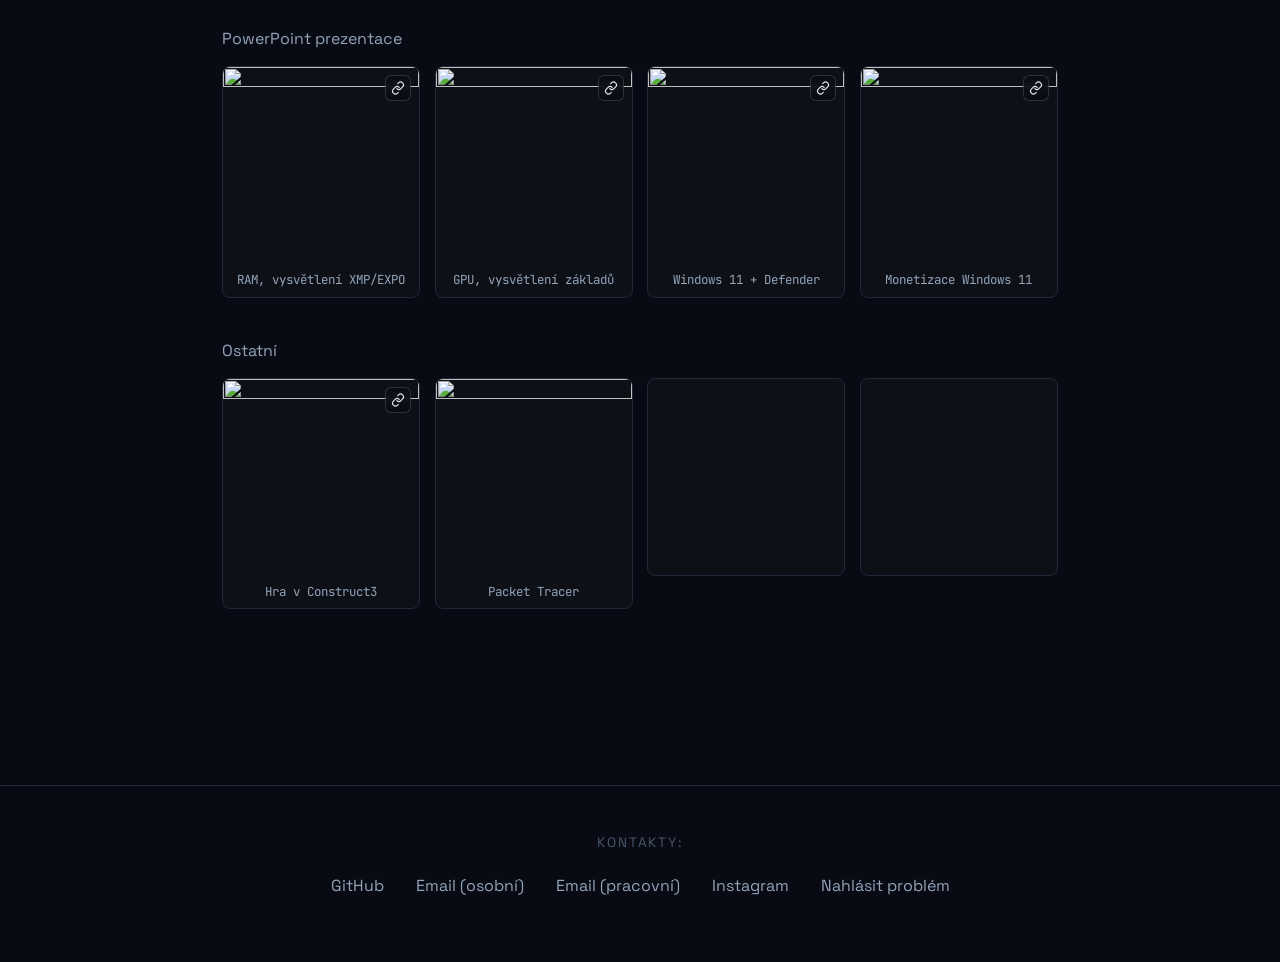
==== commit 66b91d6b: "Projects: sort by date, difficulty or name, arrow button reverses" ====
--- a/index.html
+++ b/index.html
@@ -112,13 +112,11 @@
         <label class="project-sort"><span data-i18n="sortBy">Řadit:</span>
           <select id="projectSort">
             <option value="default" data-i18n="sortDefault">Výchozí</option>
-            <option value="newest" data-i18n="sortNewest">Nejnovější</option>
-            <option value="oldest" data-i18n="sortOldest">Nejstarší</option>
-            <option value="hardest" data-i18n="sortHardest">Nejnáročnější</option>
-            <option value="easiest" data-i18n="sortEasiest">Nejjednodušší</option>
-            <option value="az" data-i18n="sortAz">Abecedně A–Z</option>
-            <option value="za" data-i18n="sortZa">Abecedně Z–A</option>
+            <option value="date" data-i18n="sortDate">Datum</option>
+            <option value="difficulty" data-i18n="sortDifficulty">Náročnost</option>
+            <option value="name" data-i18n="sortName">Abecedně</option>
           </select>
+          <button type="button" id="projectSortDir" class="sort-dir" aria-label="Obrátit pořadí" data-i18n-aria="sortReverse" aria-pressed="false">↓</button>
         </label>
       </div>
 
@@ -534,18 +532,27 @@
     const projectLists = [...document.querySelectorAll('.project-group > .project-list')];
     projectLists.forEach(list => [...list.children].forEach((li, i) => { li.dataset.order = i; }));
     const byName = li => li.querySelector('a').textContent.trim();
+    // each key's natural direction: newest, hardest first, A-Z; the arrow button reverses it
     const sorters = {
       default: (a, b) => a.dataset.order - b.dataset.order,
-      newest: (a, b) => b.dataset.date.localeCompare(a.dataset.date),
-      oldest: (a, b) => a.dataset.date.localeCompare(b.dataset.date),
-      hardest: (a, b) => b.dataset.difficulty - a.dataset.difficulty || byName(a).localeCompare(byName(b), 'cs'),
-      easiest: (a, b) => a.dataset.difficulty - b.dataset.difficulty || byName(a).localeCompare(byName(b), 'cs'),
-      az: (a, b) => byName(a).localeCompare(byName(b), 'cs'),
-      za: (a, b) => byName(b).localeCompare(byName(a), 'cs'),
+      date: (a, b) => b.dataset.date.localeCompare(a.dataset.date) || byName(a).localeCompare(byName(b), 'cs'),
+      difficulty: (a, b) => b.dataset.difficulty - a.dataset.difficulty || byName(a).localeCompare(byName(b), 'cs'),
+      name: (a, b) => byName(a).localeCompare(byName(b), 'cs'),
     };
-    document.getElementById('projectSort').addEventListener('change', (e) => {
-      const sorter = sorters[e.target.value] || sorters.default;
-      projectLists.forEach(list => [...list.children].sort(sorter).forEach(li => list.appendChild(li)));
+    const sortSelect = document.getElementById('projectSort');
+    const sortDir = document.getElementById('projectSortDir');
+    let reversed = false;
+    function sortProjects() {
+      const sorter = sorters[sortSelect.value] || sorters.default;
+      const ordered = reversed ? (a, b) => sorter(b, a) : sorter;
+      projectLists.forEach(list => [...list.children].sort(ordered).forEach(li => list.appendChild(li)));
+    }
+    sortSelect.addEventListener('change', sortProjects);
+    sortDir.addEventListener('click', () => {
+      reversed = !reversed;
+      sortDir.textContent = reversed ? '↑' : '↓';
+      sortDir.setAttribute('aria-pressed', reversed);
+      sortProjects();
     });
 
     // ─── Scroll-reveal sections ──────────────────────────────────────
--- a/style.css
+++ b/style.css
@@ -663,3 +663,15 @@
 }
 .project-sort select:hover, .project-sort select:focus { border-color: var(--blue-glow); outline: none; }
 @media (max-width: 640px) { .project-sort { margin-left: 0; } }
+.sort-dir {
+  font: 600 0.95rem var(--font);
+  color: var(--text);
+  background: var(--bg-card);
+  border: 1px solid var(--border);
+  border-radius: 999px;
+  width: 34px;
+  height: 32px;
+  cursor: pointer;
+  transition: border-color 0.2s;
+}
+.sort-dir:hover, .sort-dir:focus-visible { border-color: var(--blue-glow); outline: none; }
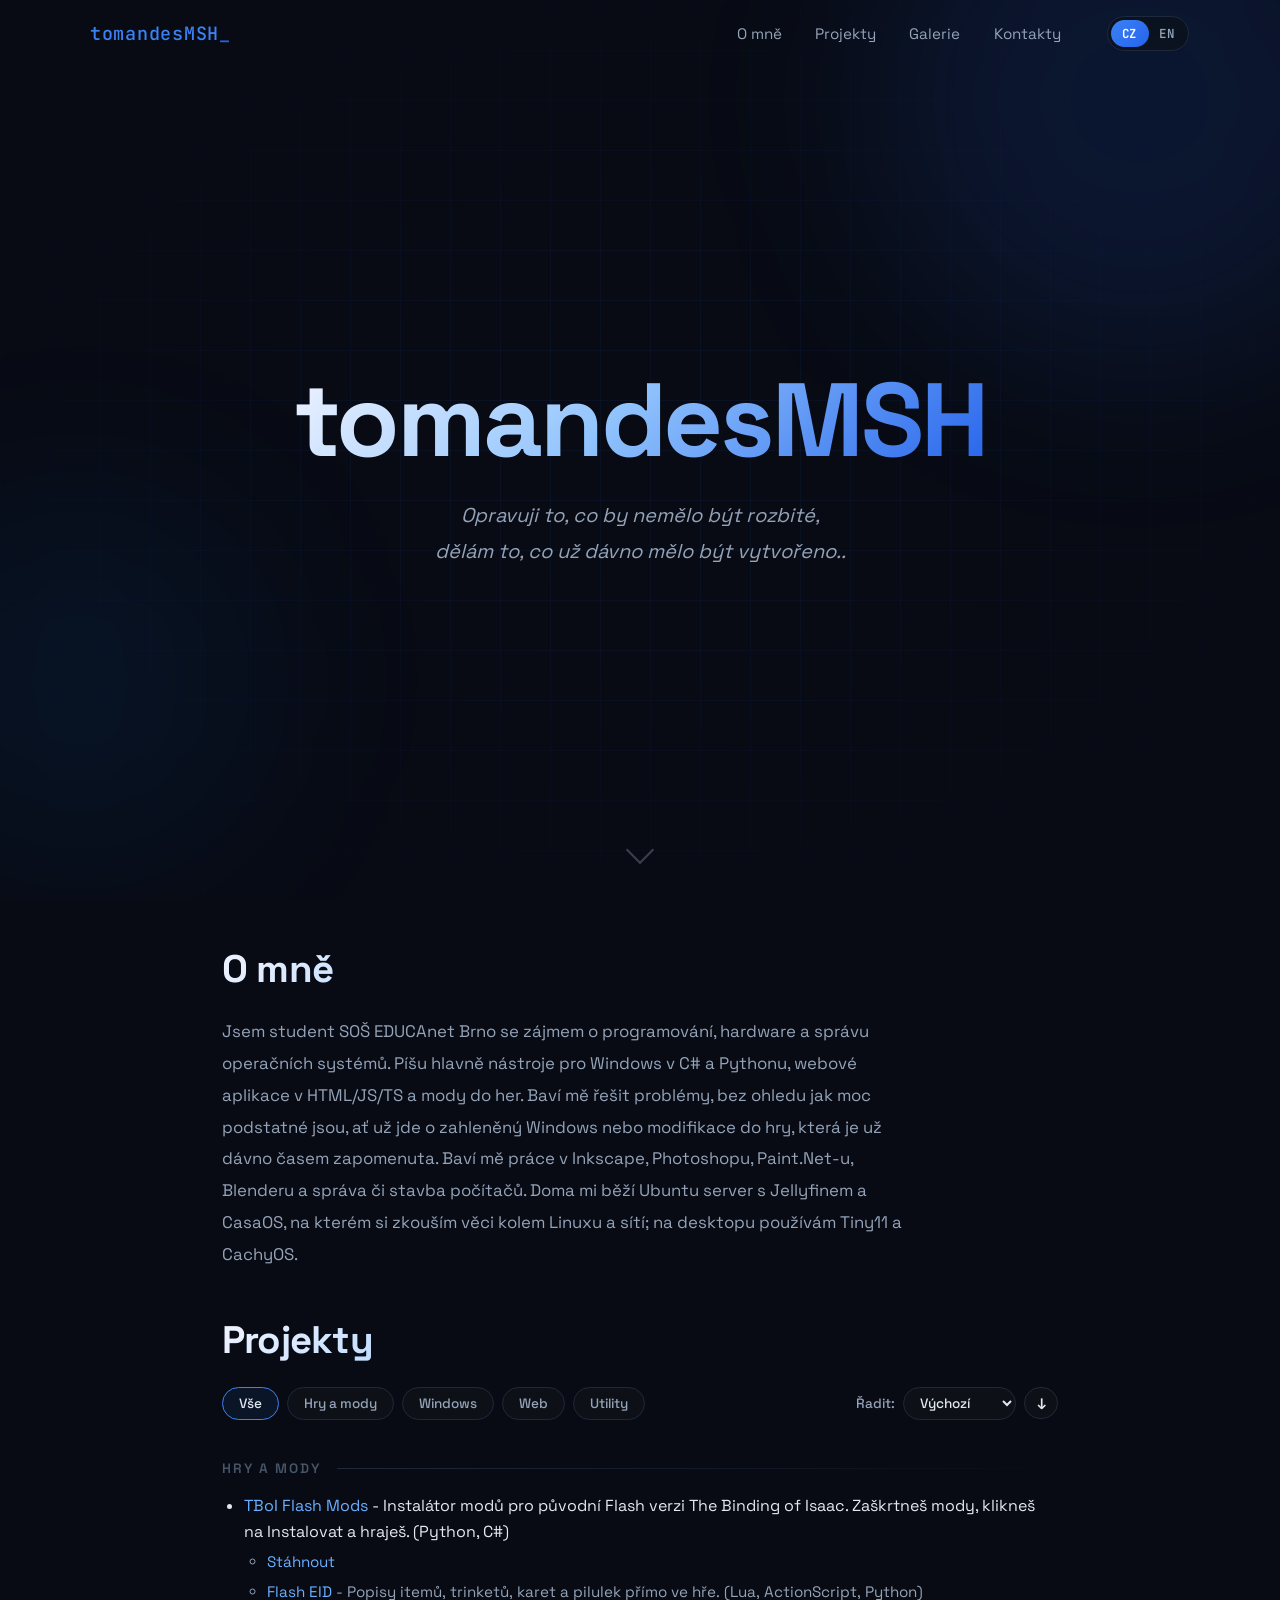
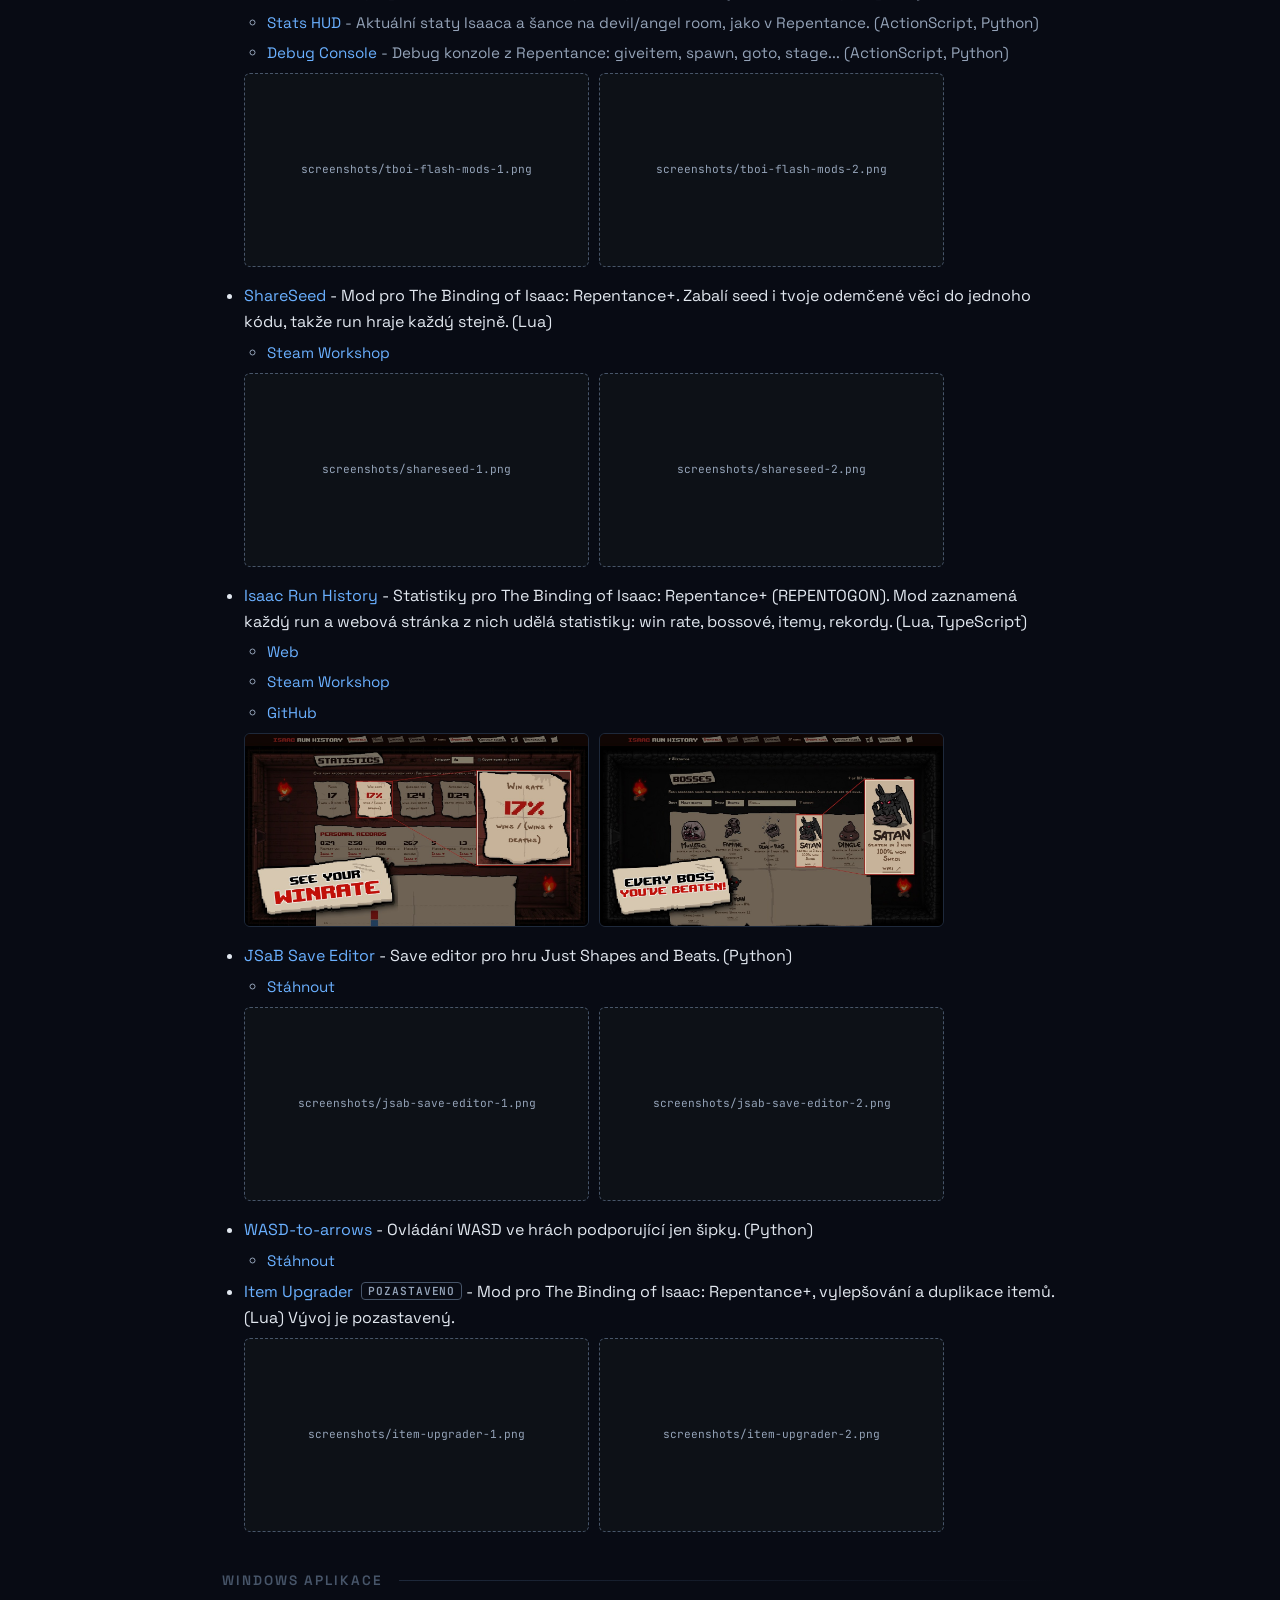
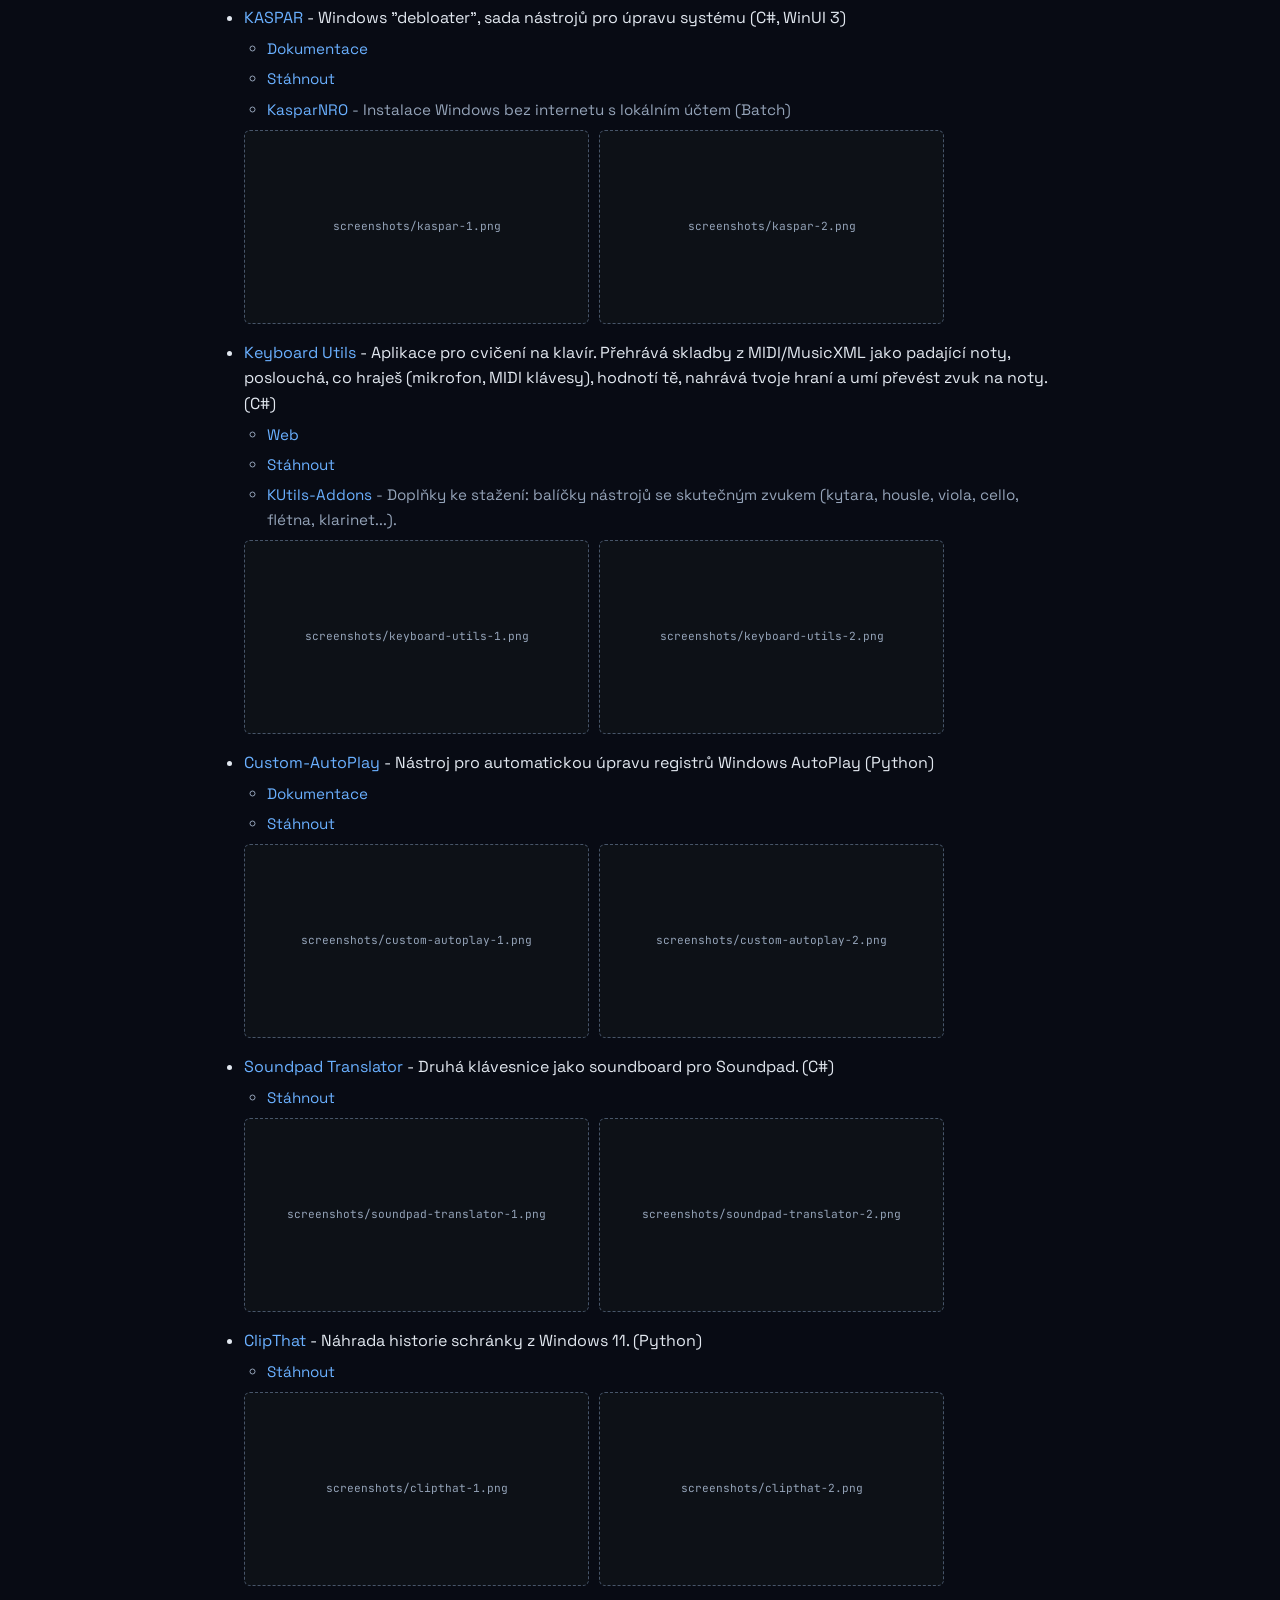
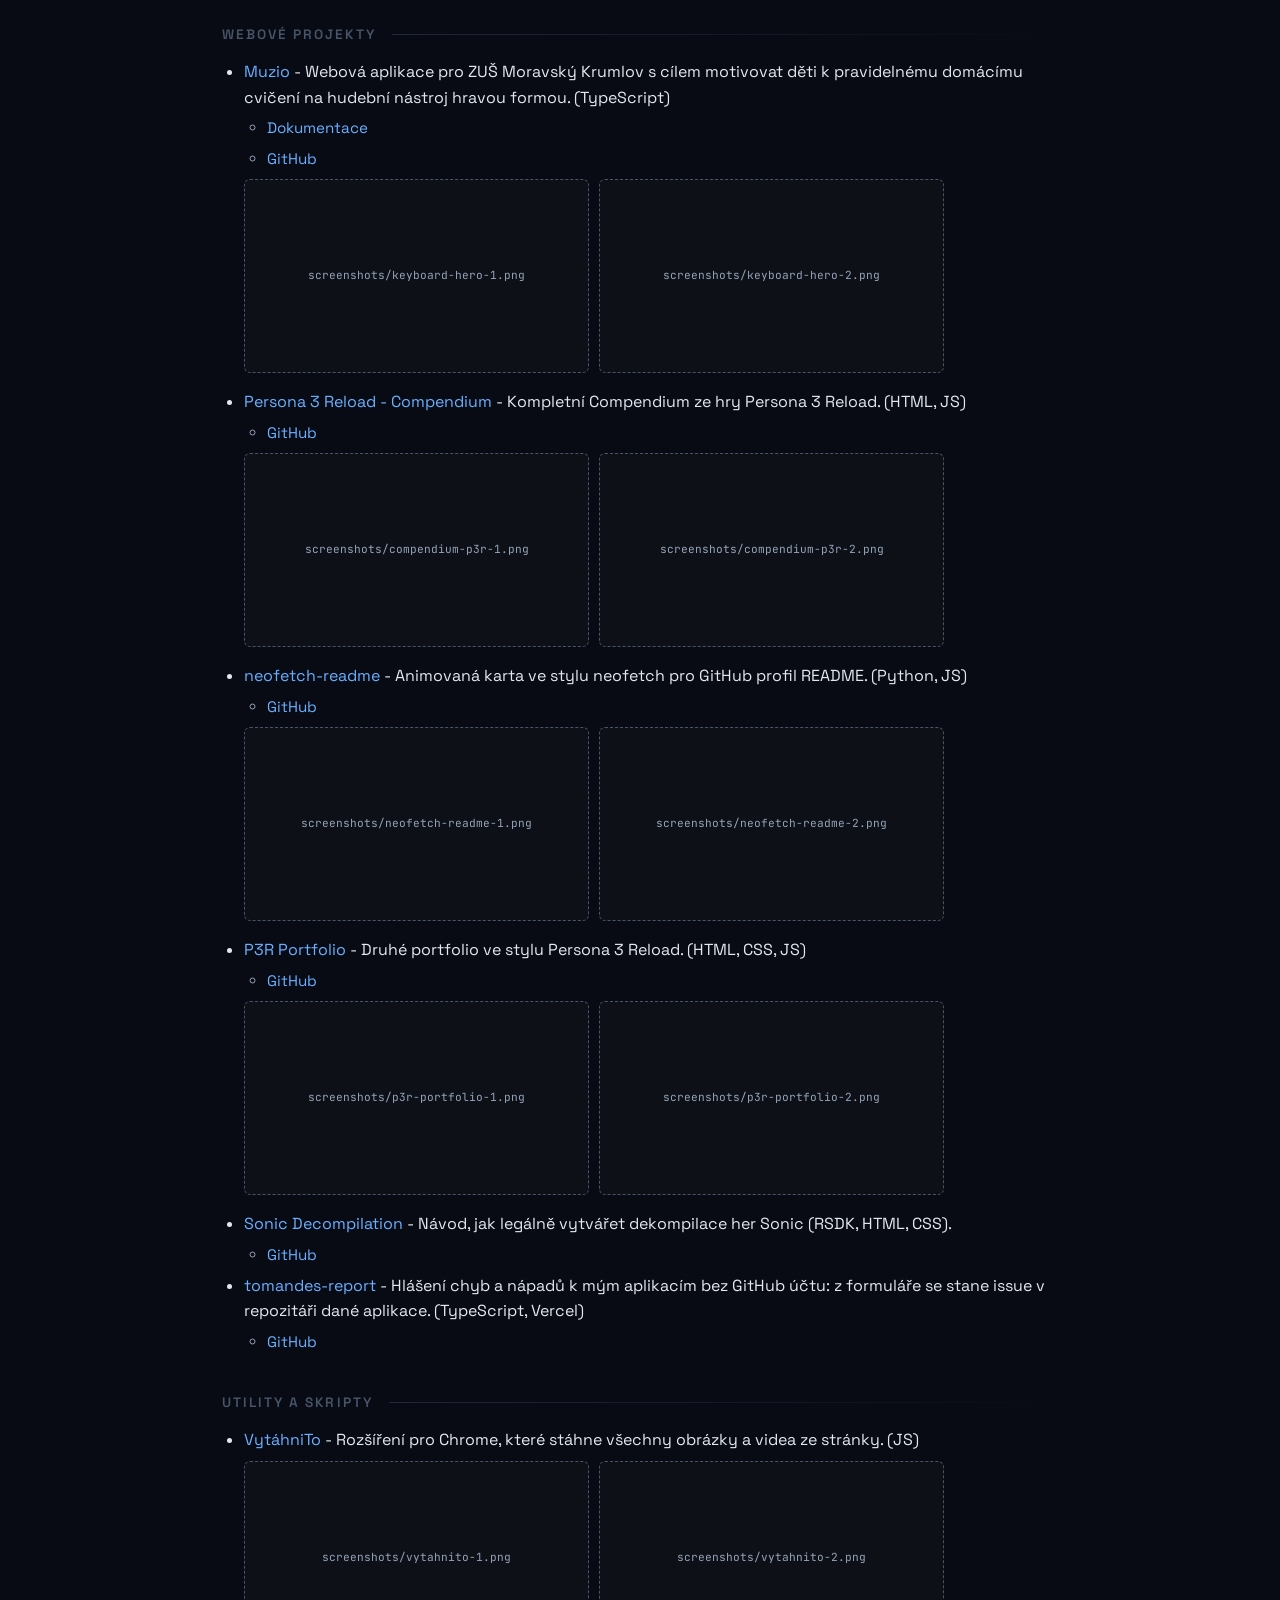
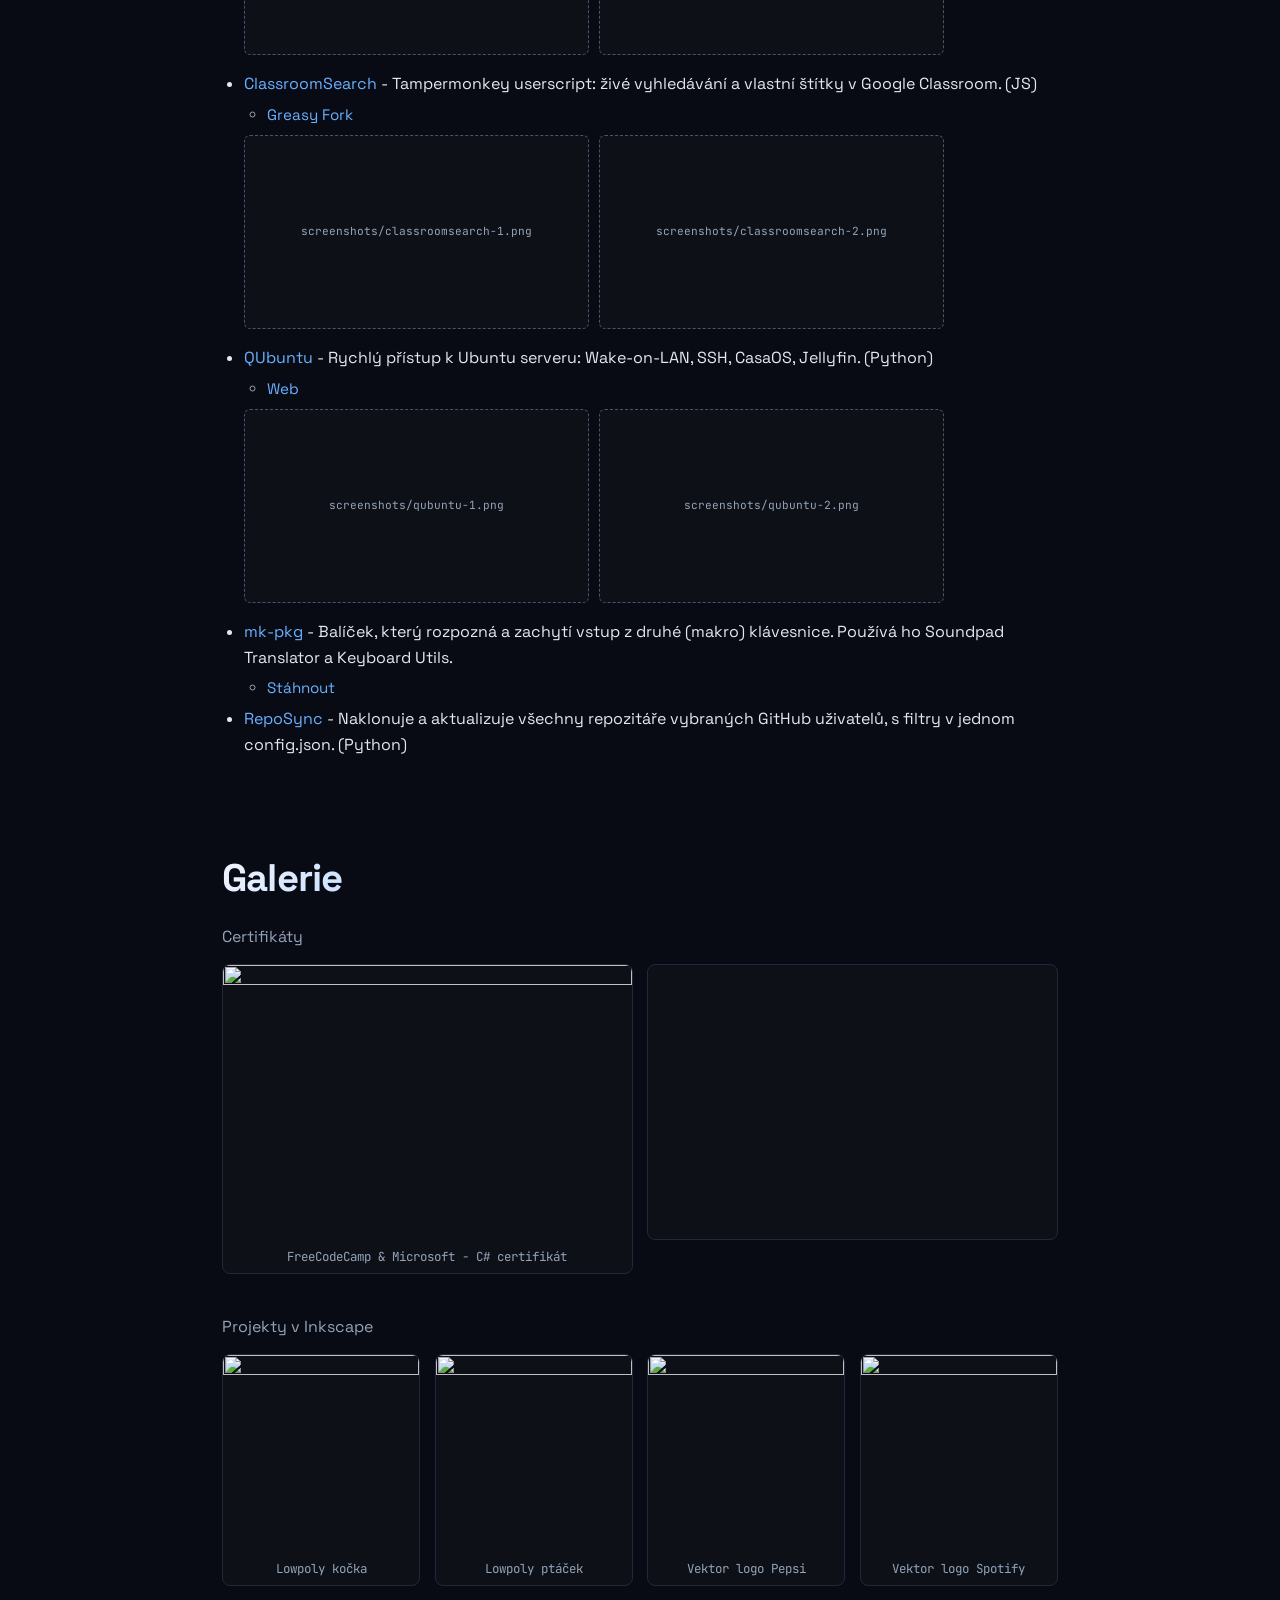
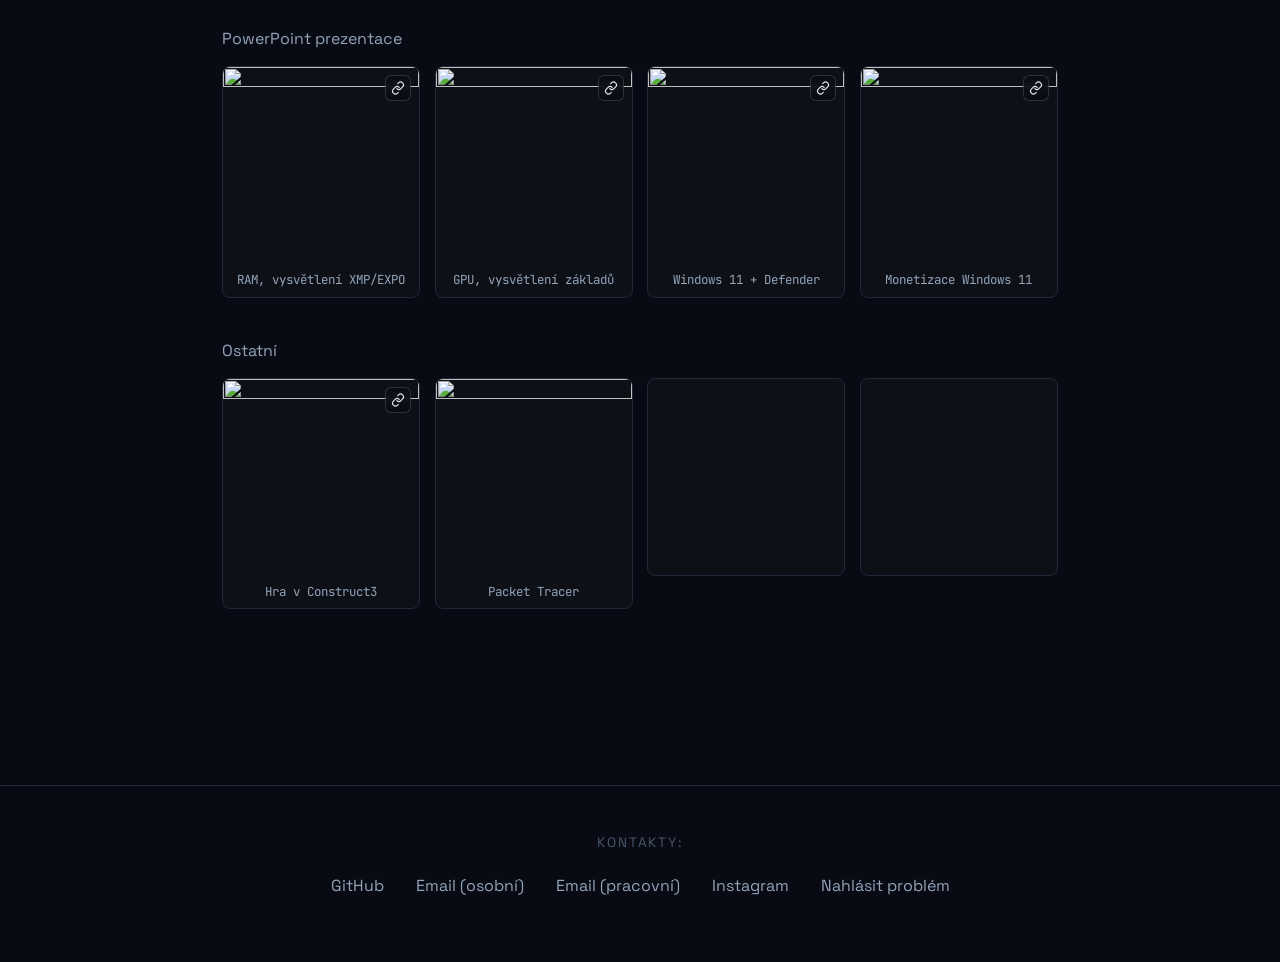
==== commit 0e35db61: "Projects: sorting in All spans every category, date/difficulty shown while sorting; Item Upgrader te" ====
--- a/index.html
+++ b/index.html
@@ -169,7 +169,7 @@
             <li><a href="https://github.com/tomandesMSH/WASD-to-arrows/releases/latest" data-i18n="download">Stáhnout</a></li>
           </ul>
         </li>
-        <li data-date="2026-09-30" data-difficulty="3"><a href="https://github.com/tomandesMSH/tboi-upgrader">Item Upgrader</a> <span class="status-badge" data-i18n="statusOnHold">Pozastaveno</span><span data-i18n="pUpgrader"> - Mod pro The Binding of Isaac: Repentance+, vylepšování a duplikace itemů. (Lua) Už na něm nepracuju, utekla mi designérka.</span>
+        <li data-date="2026-09-30" data-difficulty="3"><a href="https://github.com/tomandesMSH/tboi-upgrader">Item Upgrader</a> <span class="status-badge" data-i18n="statusOnHold">Pozastaveno</span><span data-i18n="pUpgrader"> - Mod pro The Binding of Isaac: Repentance+, vylepšování a duplikace itemů. (Lua) Vývoj je pozastavený.</span>
           <div class="project-shots">
             <figure class="shot" data-label="screenshots/item-upgrader-1.png"><img src="screenshots/item-upgrader-1.png" alt="Item Upgrader - screenshot 1" loading="lazy" onerror="this.remove()"></figure>
             <figure class="shot" data-label="screenshots/item-upgrader-2.png"><img src="screenshots/item-upgrader-2.png" alt="Item Upgrader - screenshot 2" loading="lazy" onerror="this.remove()"></figure>
@@ -516,21 +516,31 @@
       });
     });
 
-    // ─── Project categories ──────────────────────────────────────────
+    // ─── Project categories and sorting ──────────────────────────────
+    // A category tab shows that group, sorted inside. "All" with a sort other than the default puts every project
+    // into one list (without the category headings), so the order is the whole portfolio's.
     const projectTabs = document.querySelectorAll('.project-tab');
-    const projectGroups = document.querySelectorAll('.project-group');
-    projectTabs.forEach(tab => tab.addEventListener('click', () => {
-      const group = tab.dataset.group;
-      projectTabs.forEach(t => {
-        t.classList.toggle('is-active', t === tab);
-        t.setAttribute('aria-pressed', t === tab);
-      });
-      projectGroups.forEach(g => { g.hidden = group !== 'all' && g.dataset.group !== group; });
+    const projectGroups = [...document.querySelectorAll('.project-group')];
+    const projectItems = [];
+    projectGroups.forEach(g => [...g.querySelector(':scope > .project-list').children].forEach(li => {
+      li.dataset.order = projectItems.length;
+      li.homeList = li.parentElement;
+      projectItems.push(li);
+      // date / difficulty next to the name, shown only while sorting by it
+      const link = li.querySelector('a');
+      const meta = document.createElement('span');
+      meta.className = 'project-meta';
+      const [y, m] = li.dataset.date.split('-');
+      meta.innerHTML = `<span class="meta-date">${m}/${y}</span><span class="meta-difficulty" title="${li.dataset.difficulty}/5">${'●'.repeat(li.dataset.difficulty)}${'○'.repeat(5 - li.dataset.difficulty)}</span>`;
+      link.after(meta);
     }));
-
-    // ─── Project sorting (within each category) ──────────────────────
-    const projectLists = [...document.querySelectorAll('.project-group > .project-list')];
-    projectLists.forEach(list => [...list.children].forEach((li, i) => { li.dataset.order = i; }));
+    const mergedGroup = document.createElement('div');
+    mergedGroup.className = 'project-group';
+    mergedGroup.hidden = true;
+    mergedGroup.innerHTML = '<ul class="project-list"></ul>';
+    projectGroups[projectGroups.length - 1].after(mergedGroup);
+    const mergedList = mergedGroup.firstElementChild;
+
     const byName = li => li.querySelector('a').textContent.trim();
     // each key's natural direction: newest, hardest first, A-Z; the arrow button reverses it
     const sorters = {
@@ -541,18 +551,33 @@
     };
     const sortSelect = document.getElementById('projectSort');
     const sortDir = document.getElementById('projectSortDir');
-    let reversed = false;
-    function sortProjects() {
-      const sorter = sorters[sortSelect.value] || sorters.default;
-      const ordered = reversed ? (a, b) => sorter(b, a) : sorter;
-      projectLists.forEach(list => [...list.children].sort(ordered).forEach(li => list.appendChild(li)));
+    const projectsSection = document.getElementById('projects');
+    let group = 'all', reversed = false;
+
+    function renderProjects() {
+      const key = sortSelect.value;
+      const sorter = sorters[key] || sorters.default;
+      const ordered = [...projectItems].sort(reversed ? (a, b) => sorter(b, a) : sorter);
+      const merged = group === 'all' && key !== 'default';
+      ordered.forEach(li => (merged ? mergedList : li.homeList).appendChild(li));
+      projectGroups.forEach(g => { g.hidden = merged || (group !== 'all' && g.dataset.group !== group); });
+      mergedGroup.hidden = !merged;
+      projectsSection.dataset.sort = key;
     }
-    sortSelect.addEventListener('change', sortProjects);
+    projectTabs.forEach(tab => tab.addEventListener('click', () => {
+      group = tab.dataset.group;
+      projectTabs.forEach(t => {
+        t.classList.toggle('is-active', t === tab);
+        t.setAttribute('aria-pressed', t === tab);
+      });
+      renderProjects();
+    }));
+    sortSelect.addEventListener('change', renderProjects);
     sortDir.addEventListener('click', () => {
       reversed = !reversed;
       sortDir.textContent = reversed ? '↑' : '↓';
       sortDir.setAttribute('aria-pressed', reversed);
-      sortProjects();
+      renderProjects();
     });
 
     // ─── Scroll-reveal sections ──────────────────────────────────────
--- a/style.css
+++ b/style.css
@@ -675,3 +675,12 @@
   transition: border-color 0.2s;
 }
 .sort-dir:hover, .sort-dir:focus-visible { border-color: var(--blue-glow); outline: none; }
+
+/* date / difficulty after a project's name, only while sorting by it */
+.project-meta { display: none; margin-left: 6px; font: 500 0.75rem var(--mono); color: var(--text-sub); }
+.project-meta > span { display: none; border: 1px solid var(--border); border-radius: 4px; padding: 1px 6px; }
+.meta-difficulty { color: var(--blue-glow); letter-spacing: 0.05em; }
+#projects[data-sort="date"] .project-meta,
+#projects[data-sort="difficulty"] .project-meta { display: inline; }
+#projects[data-sort="date"] .meta-date,
+#projects[data-sort="difficulty"] .meta-difficulty { display: inline-block; }
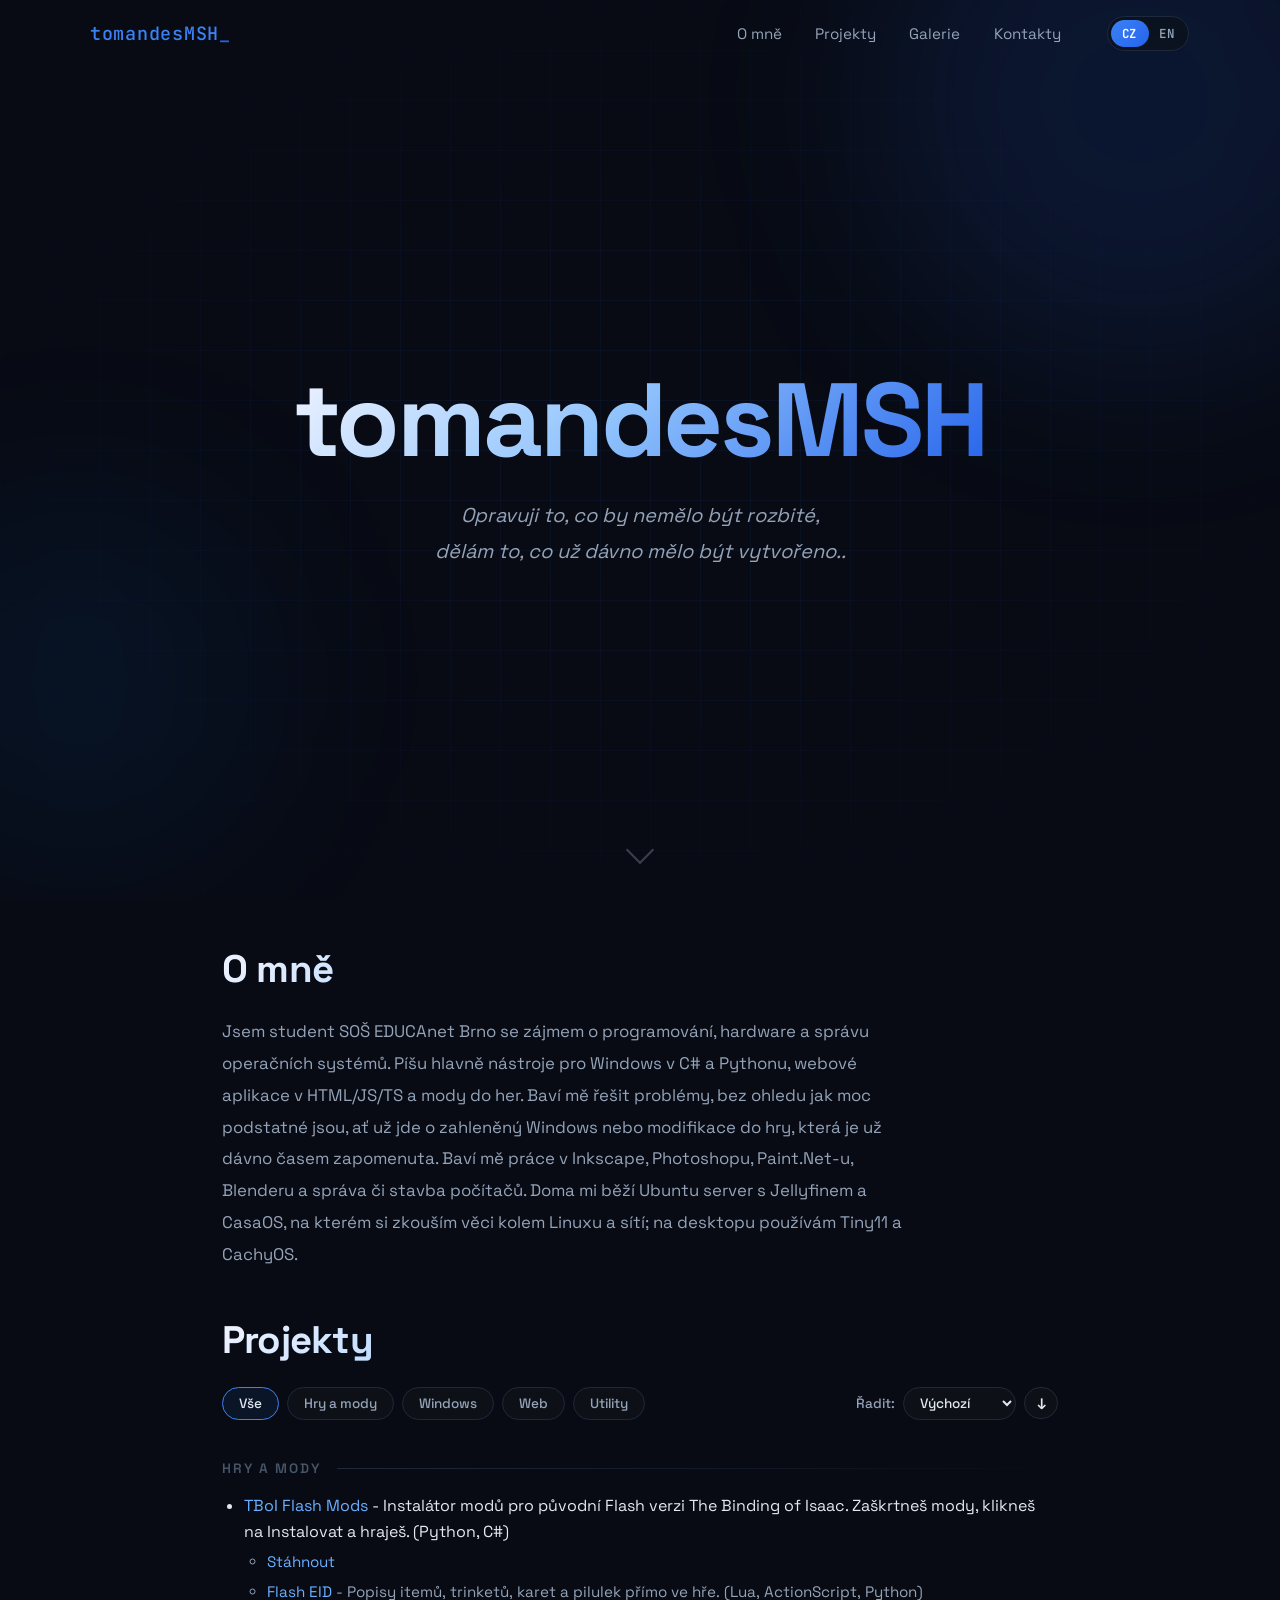
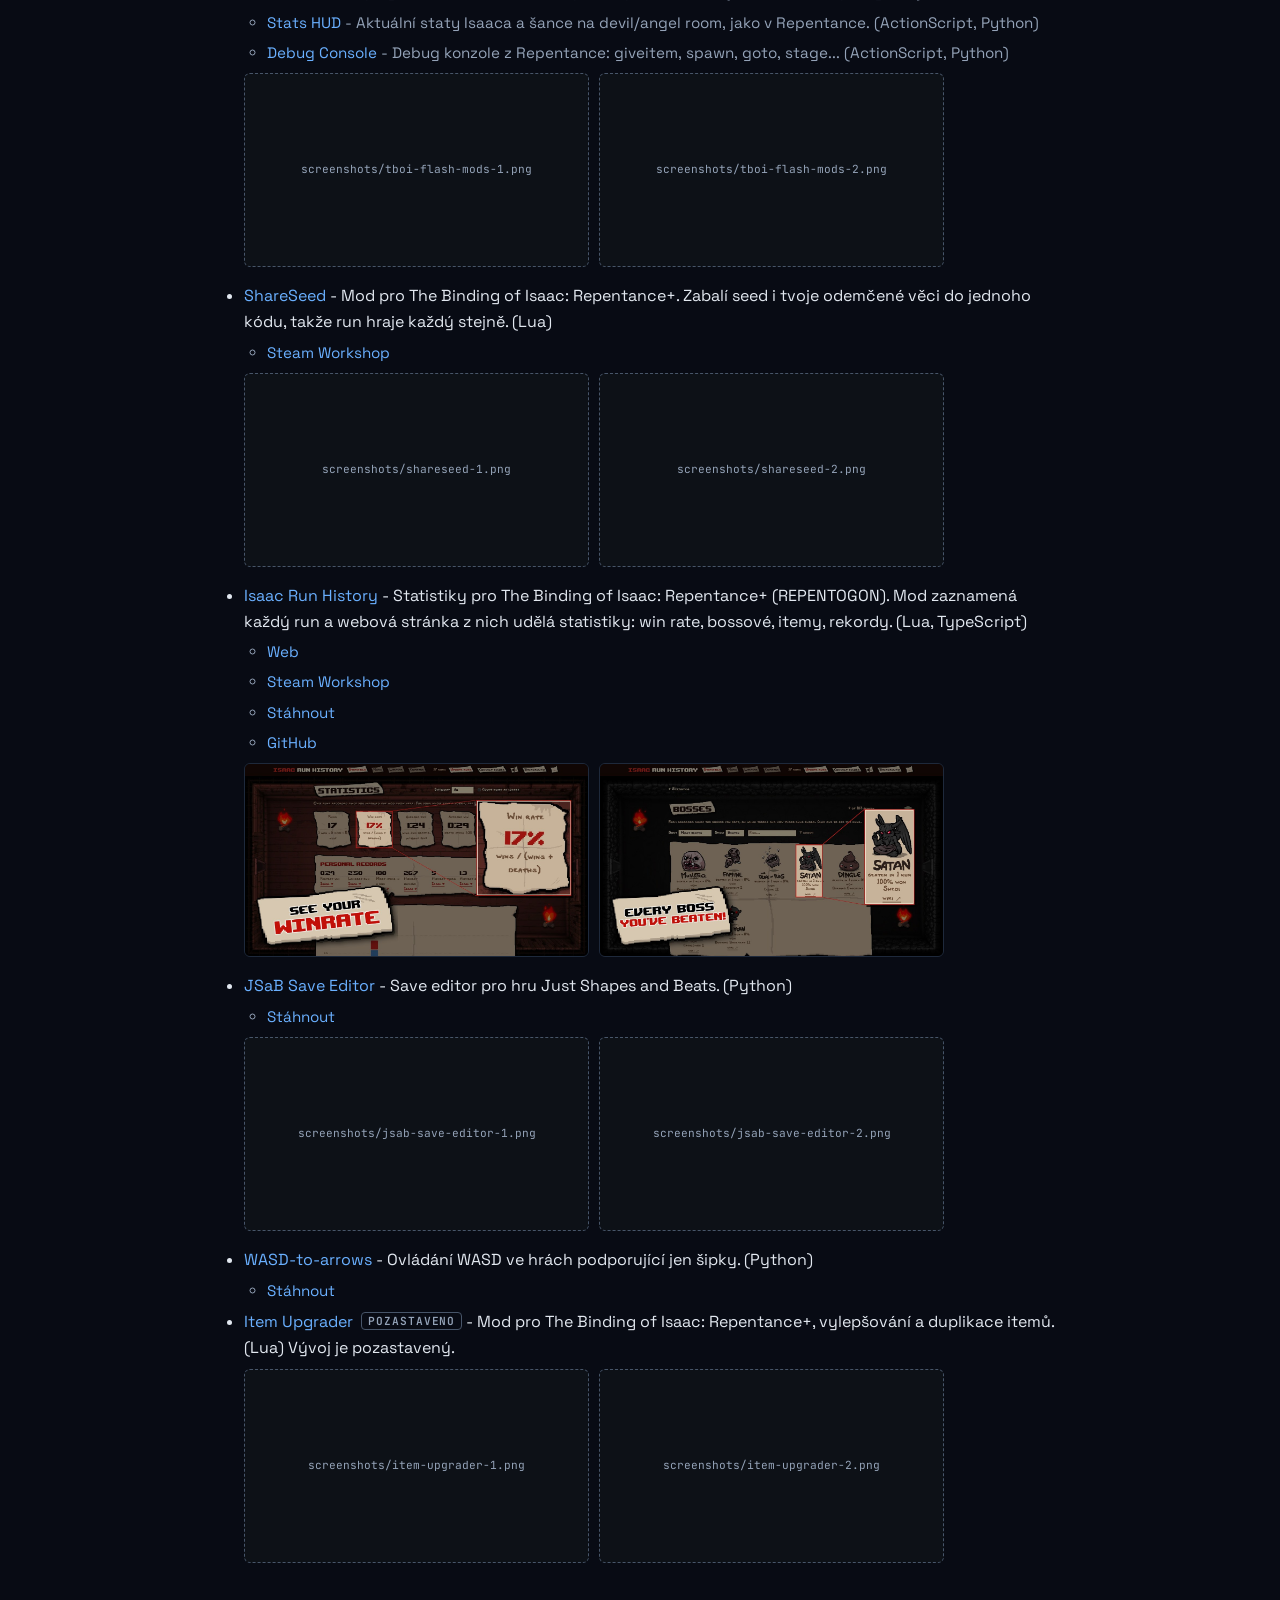
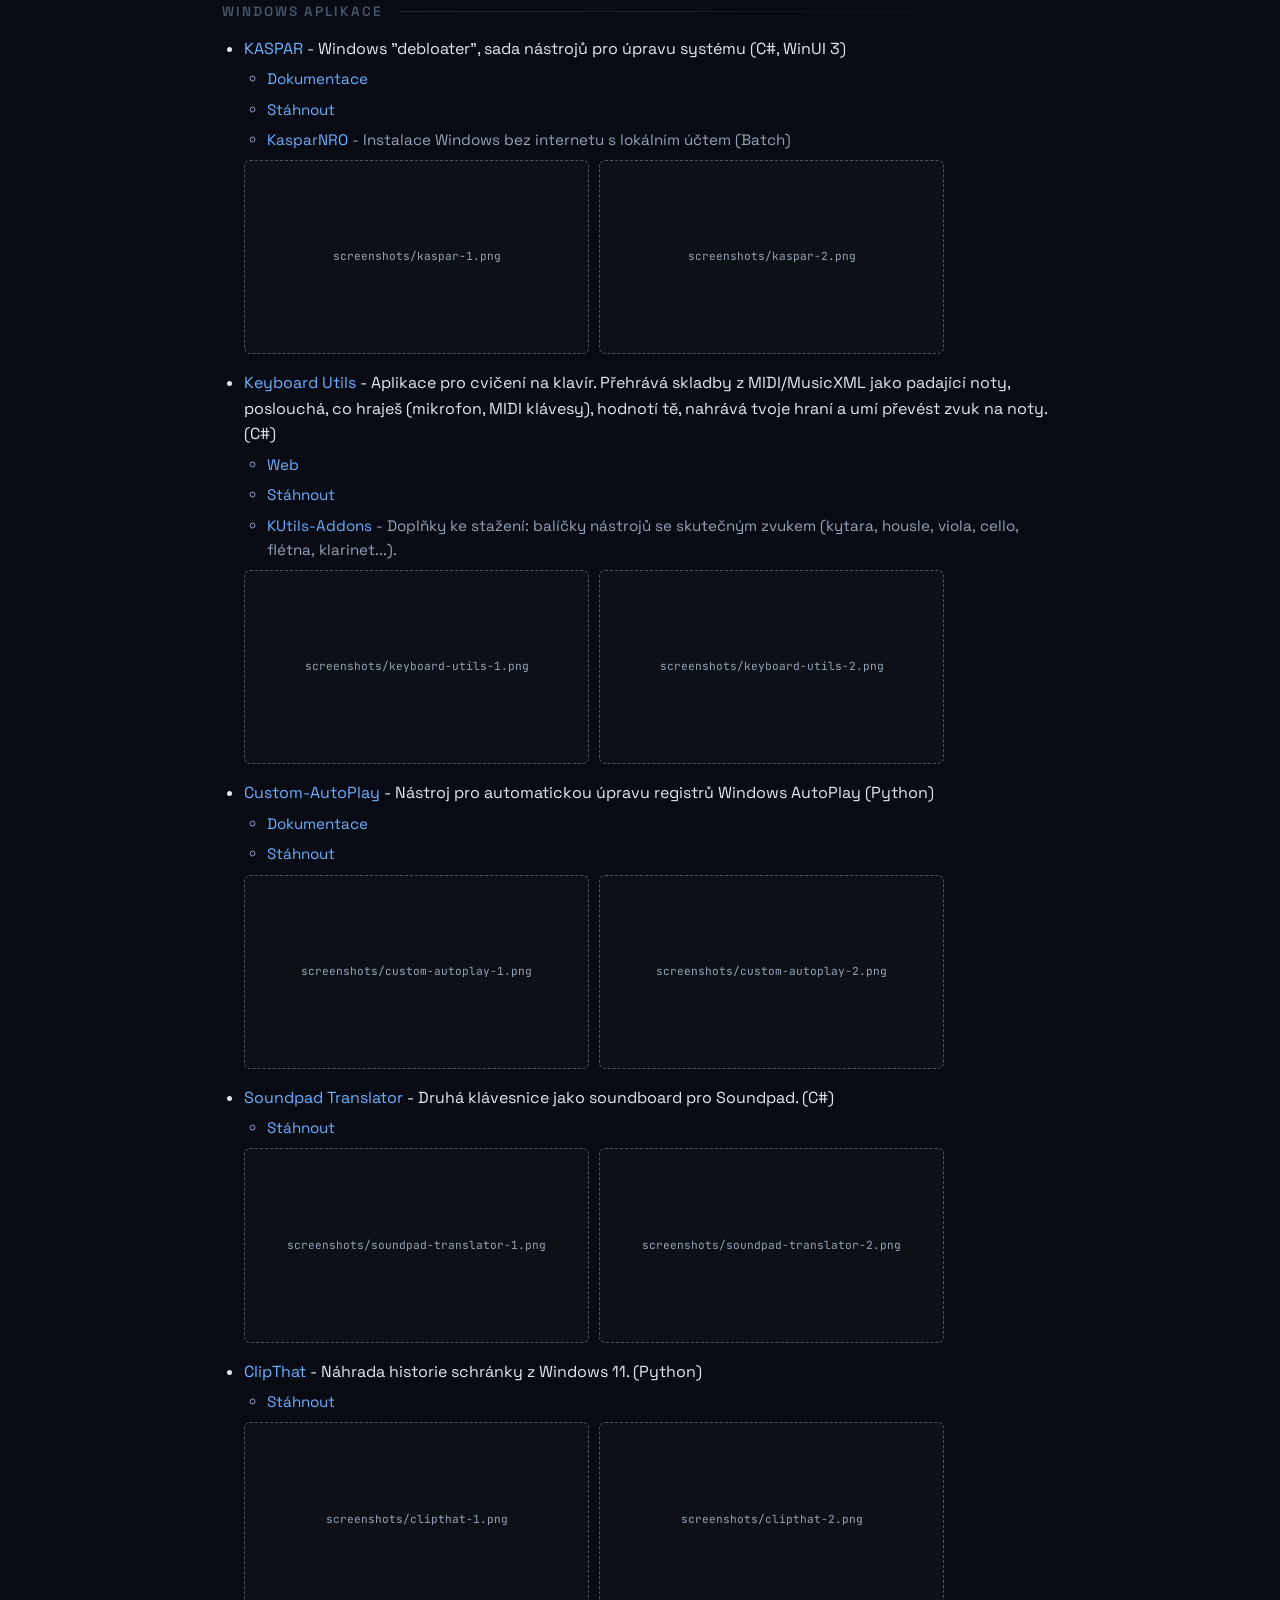
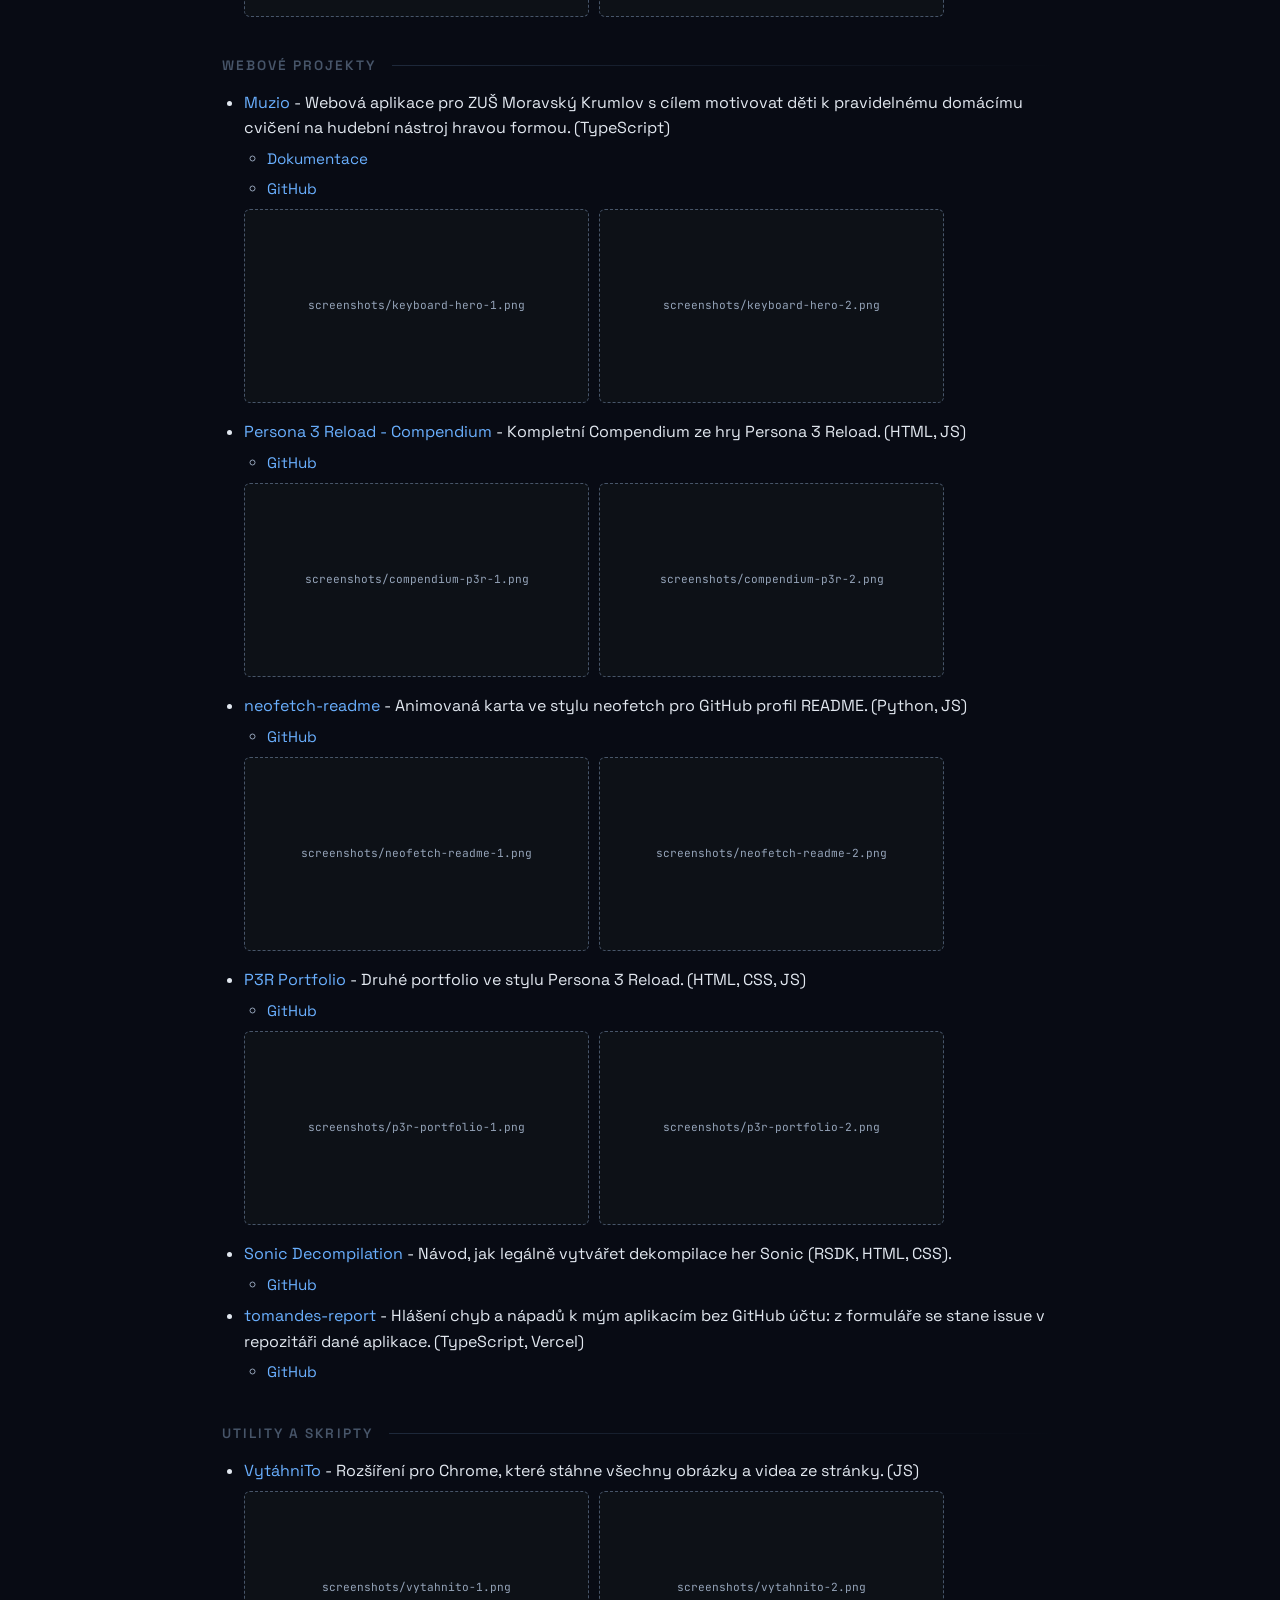
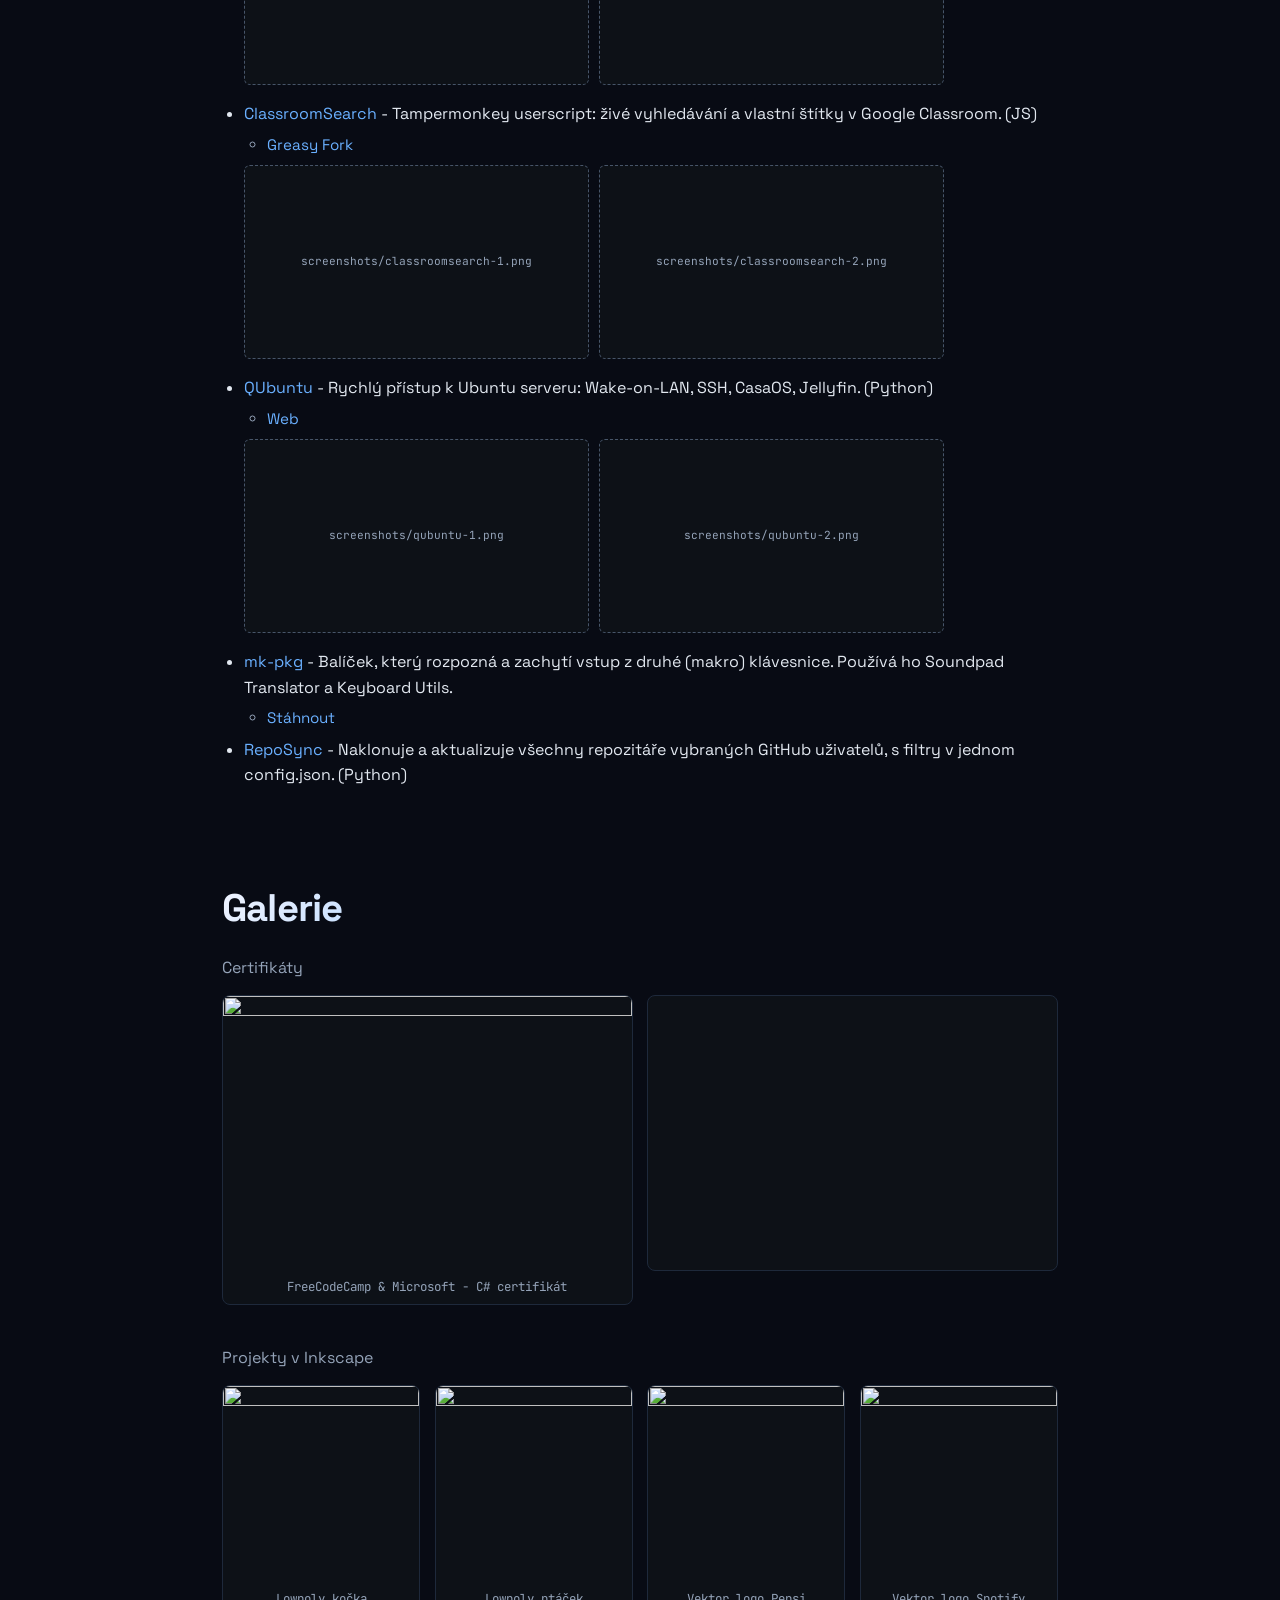
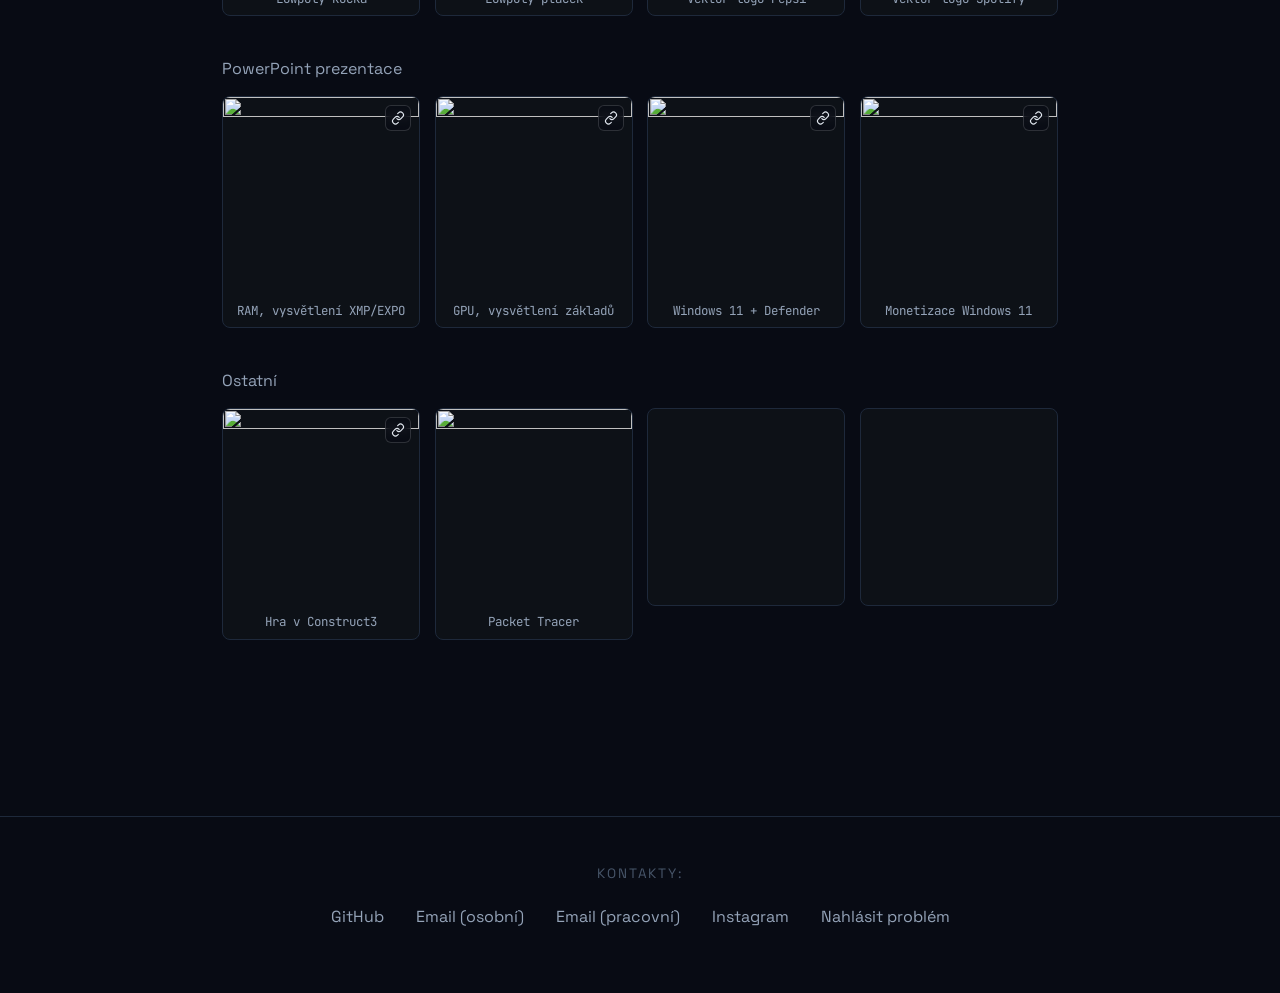
==== commit f4e53826: "Isaac Run History: download link to the release; remove unused screenshot" ====
--- a/index.html
+++ b/index.html
@@ -148,6 +148,7 @@
           <ul>
             <li><a href="https://tomandes.eu/isaac-run-history/" data-i18n="website">Web</a></li>
             <li><a href="https://steamcommunity.com/sharedfiles/filedetails/?id=3841181539">Steam Workshop</a></li>
+            <li><a href="https://github.com/tomandesMSH/isaac-run-history/releases/latest" data-i18n="download">Stáhnout</a></li>
             <li><a href="https://github.com/tomandesMSH/isaac-run-history">GitHub</a></li>
           </ul>
           <div class="project-shots">
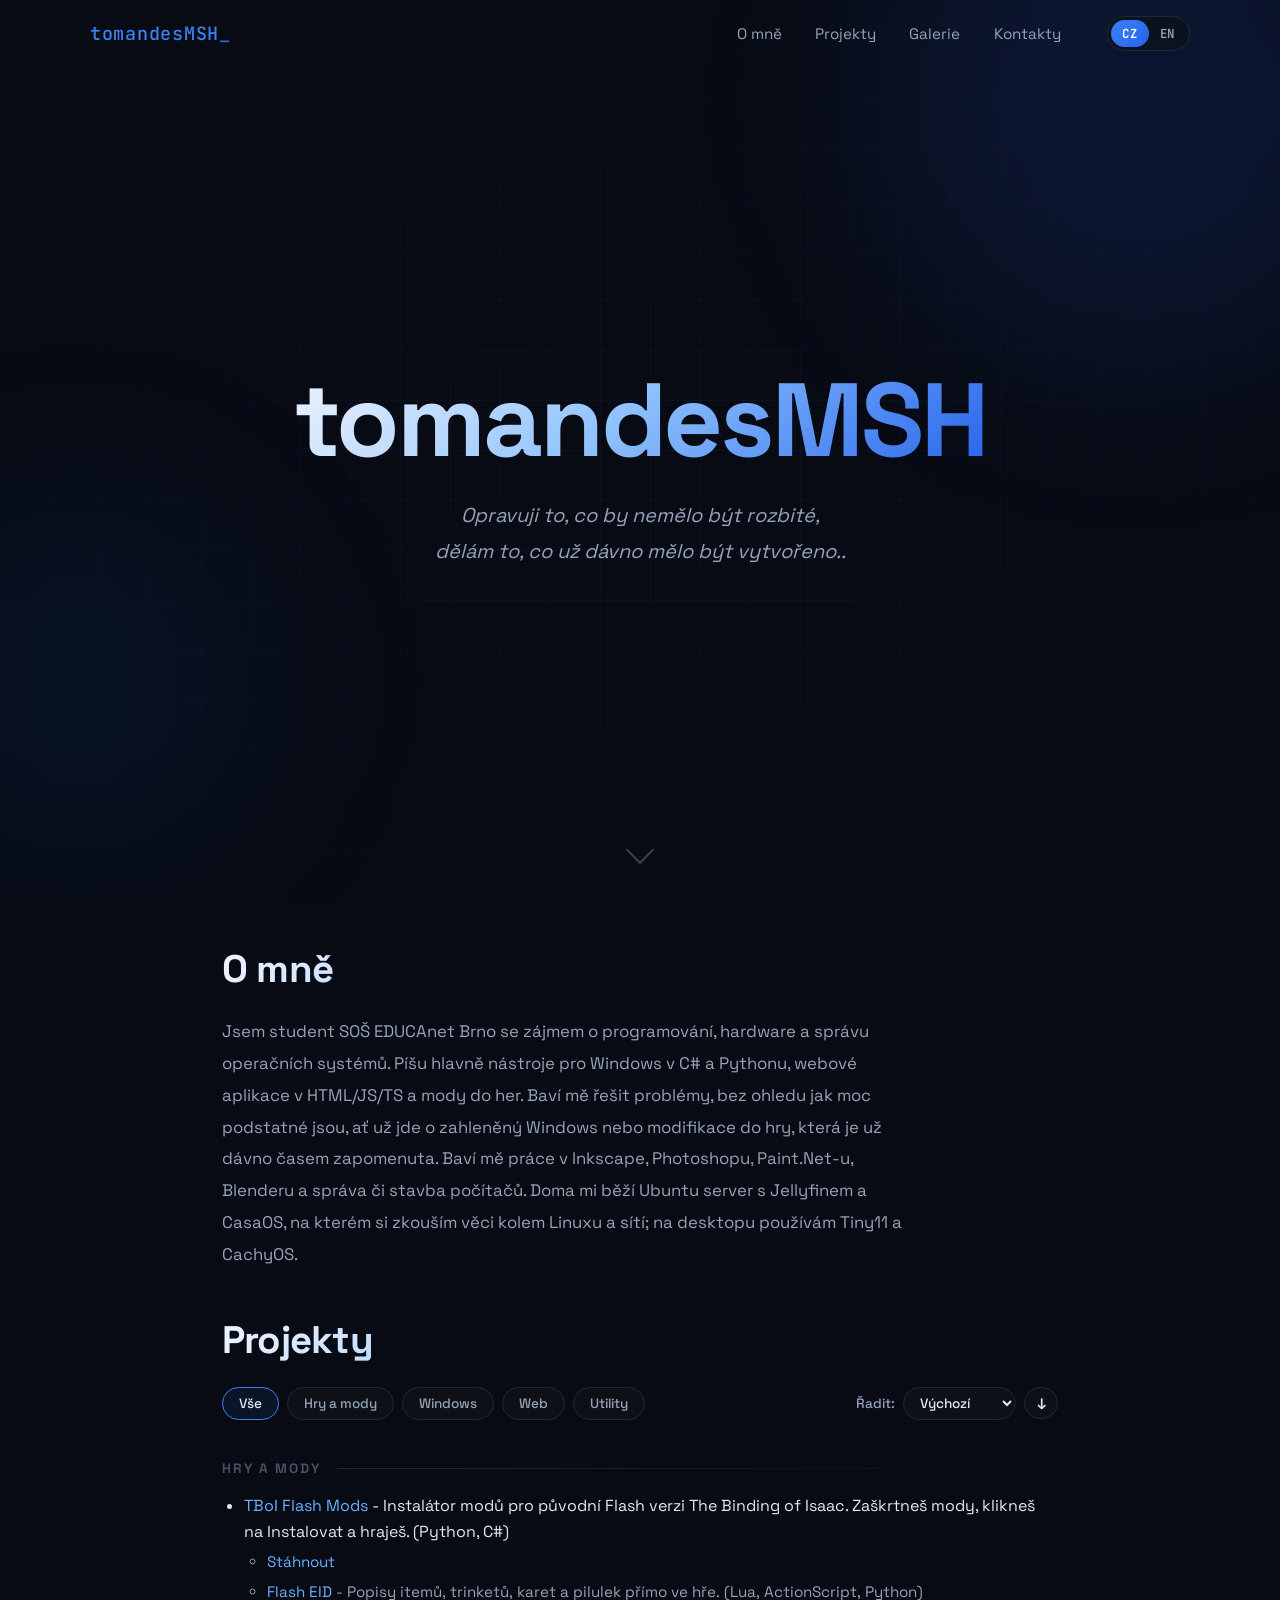
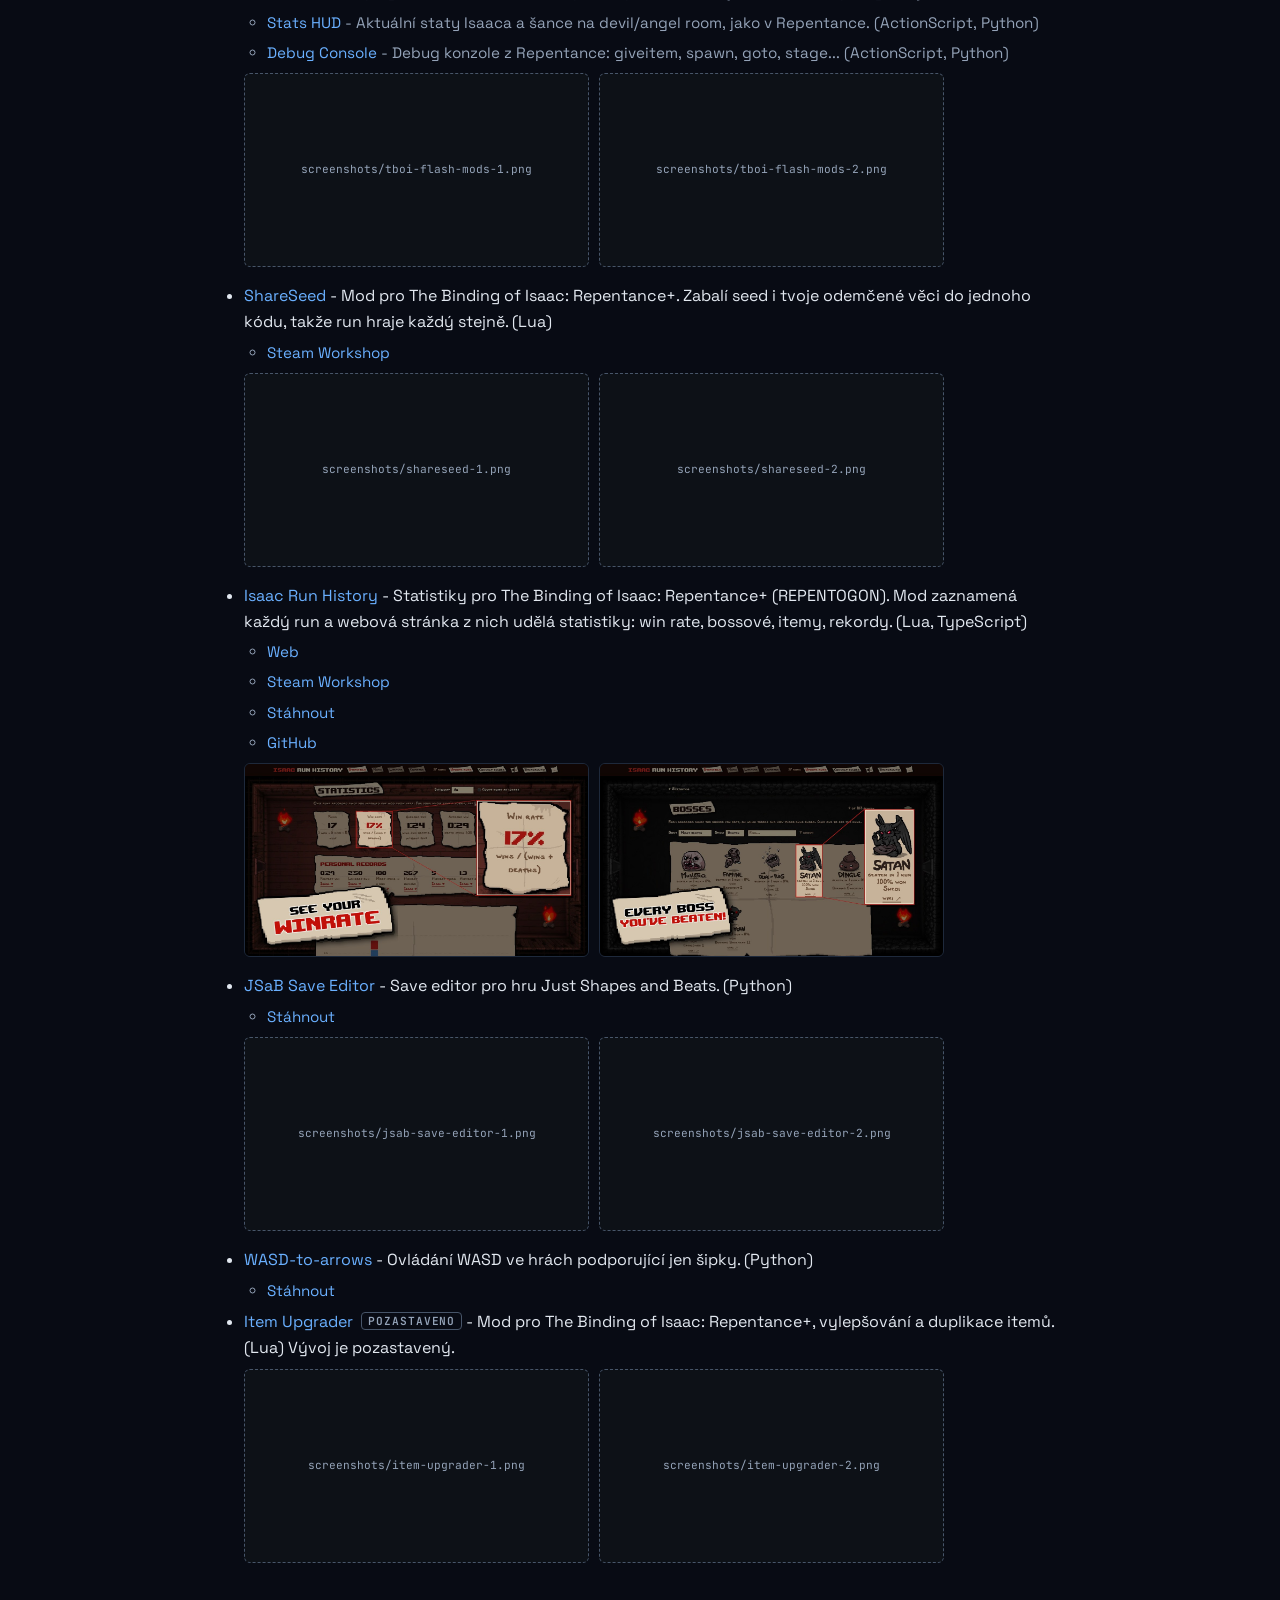
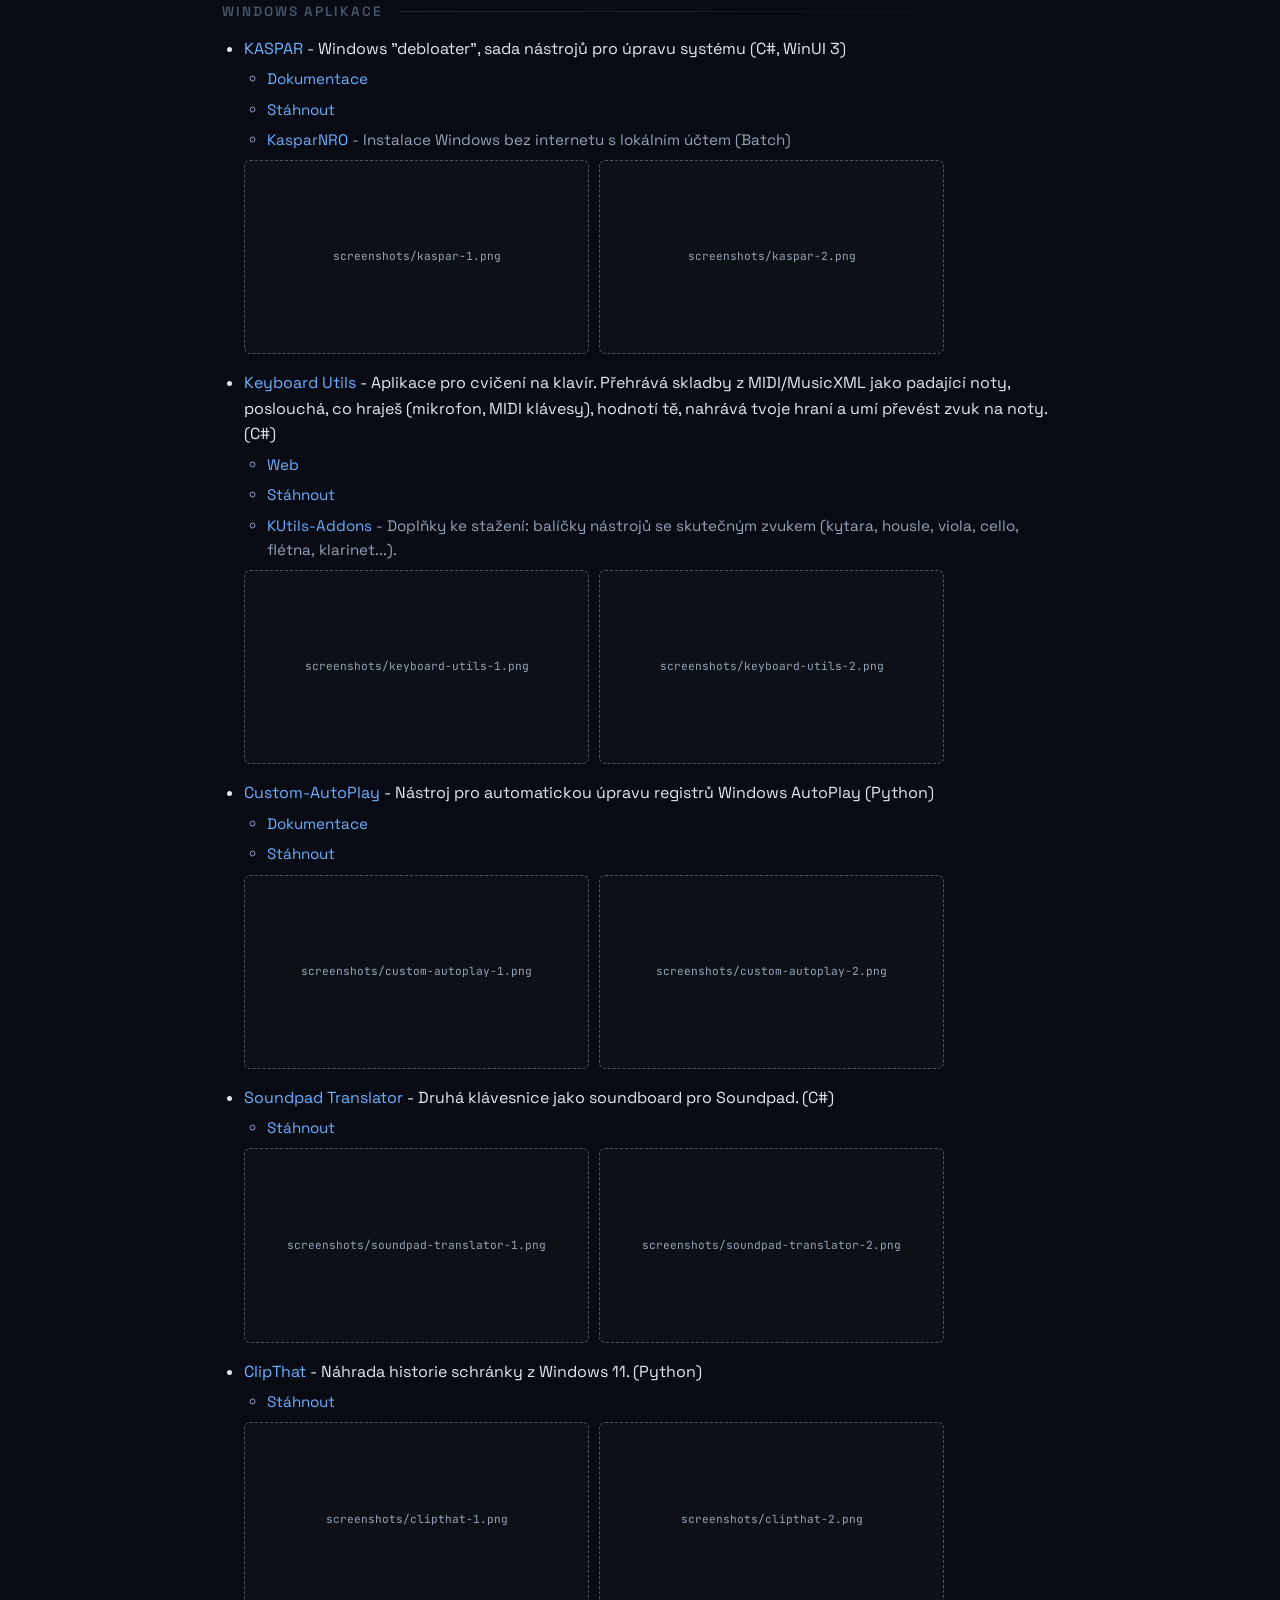
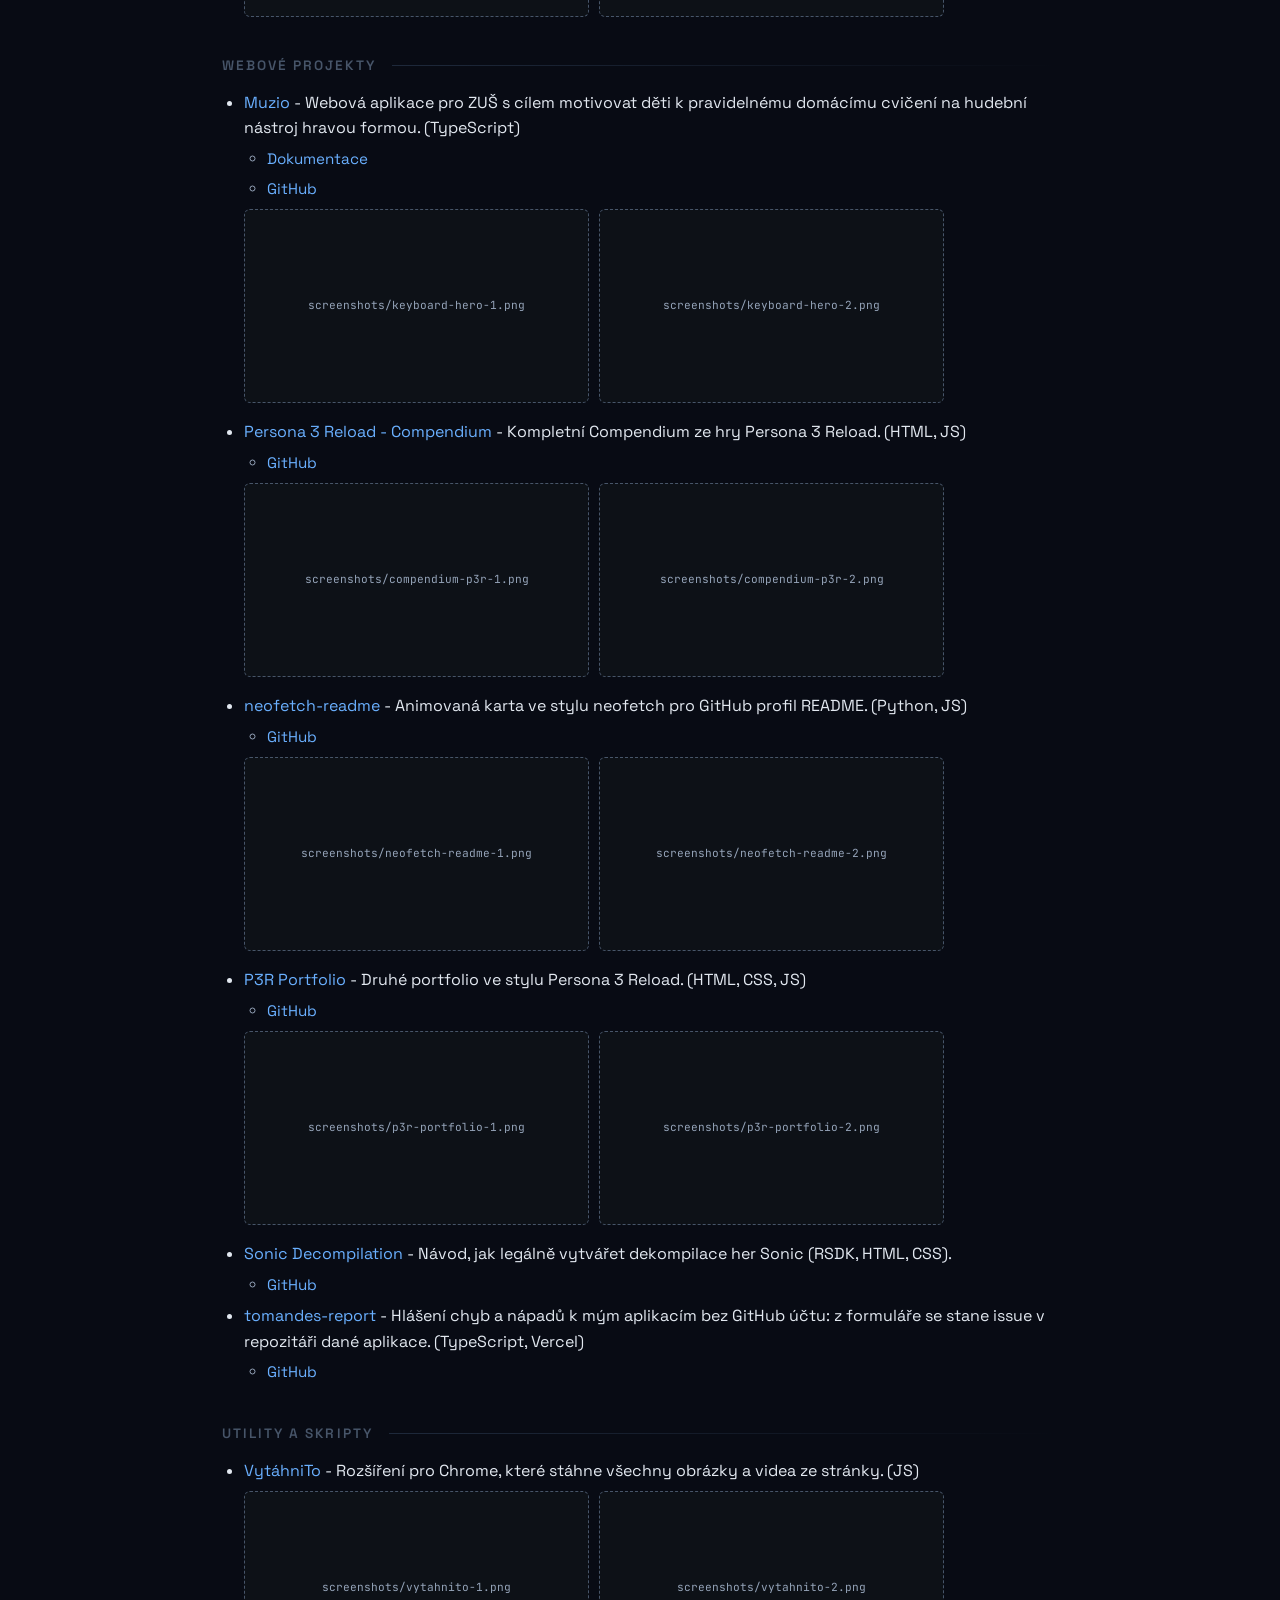
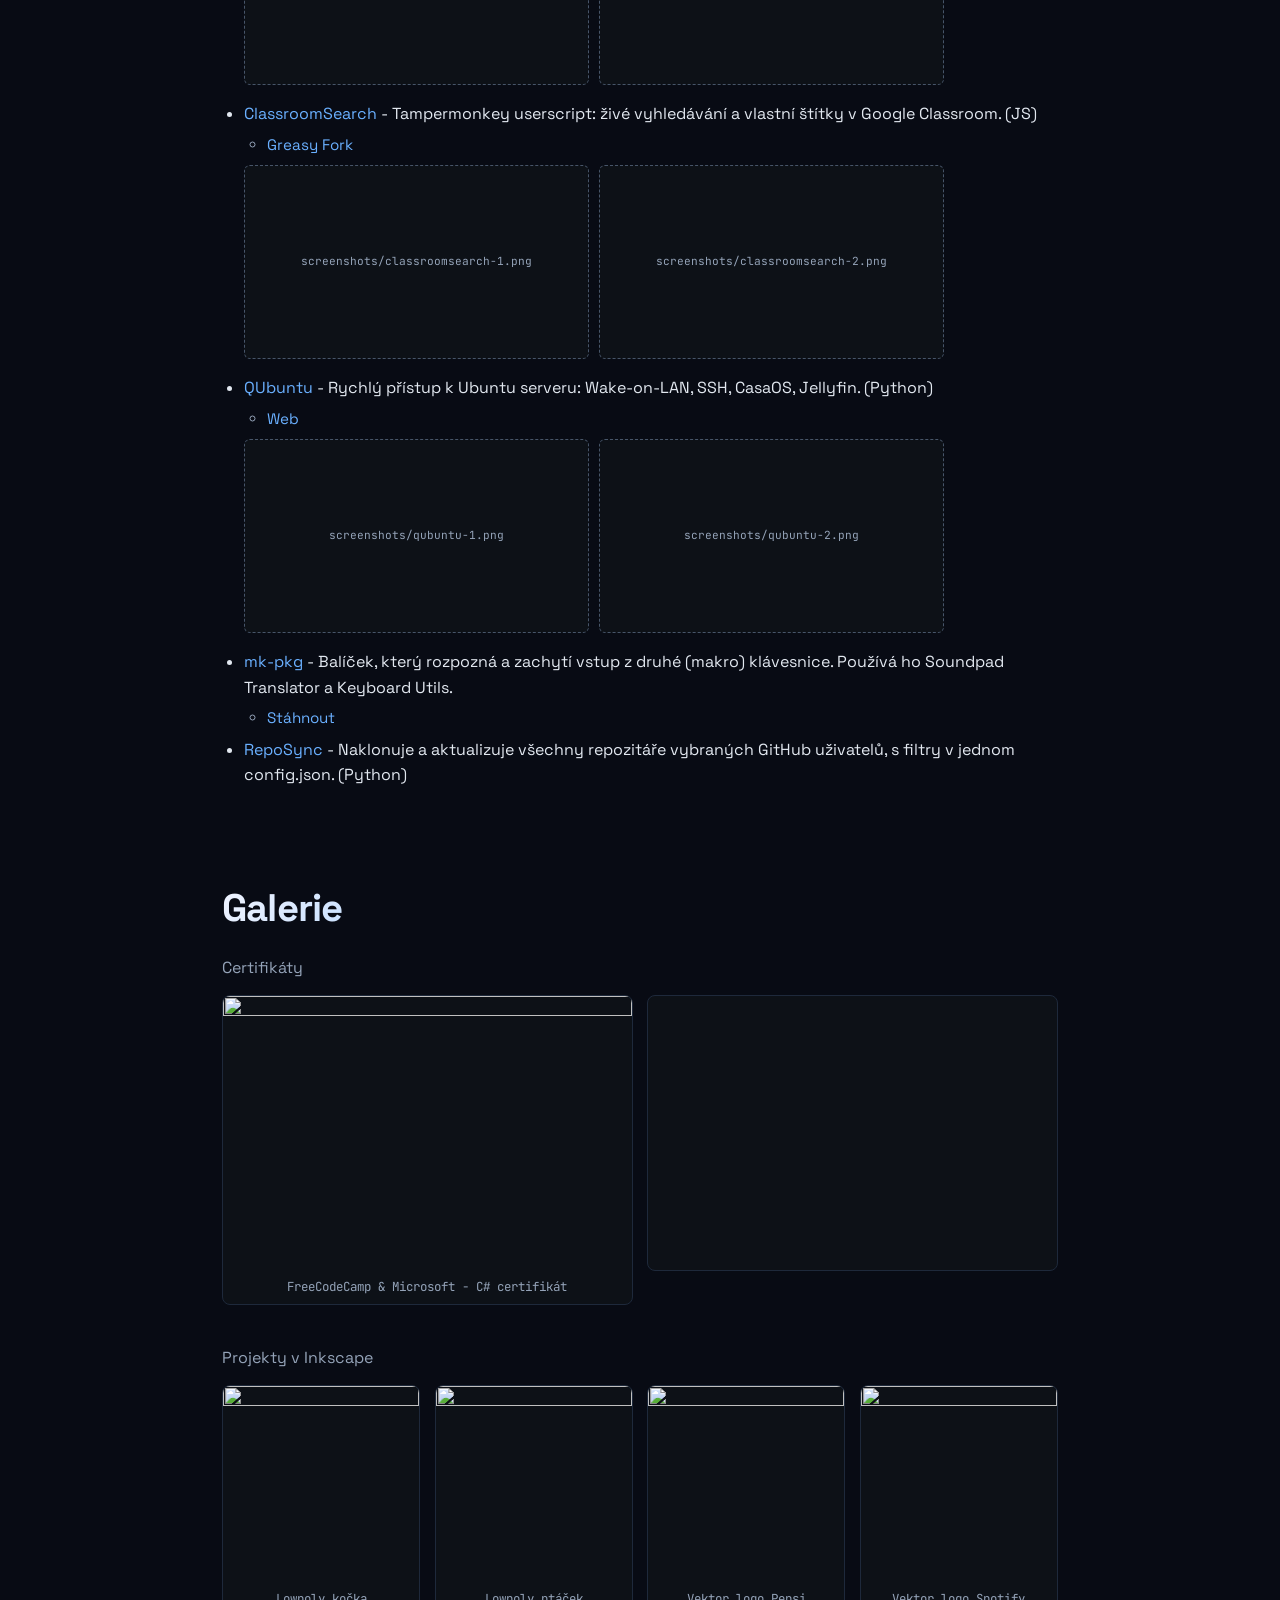
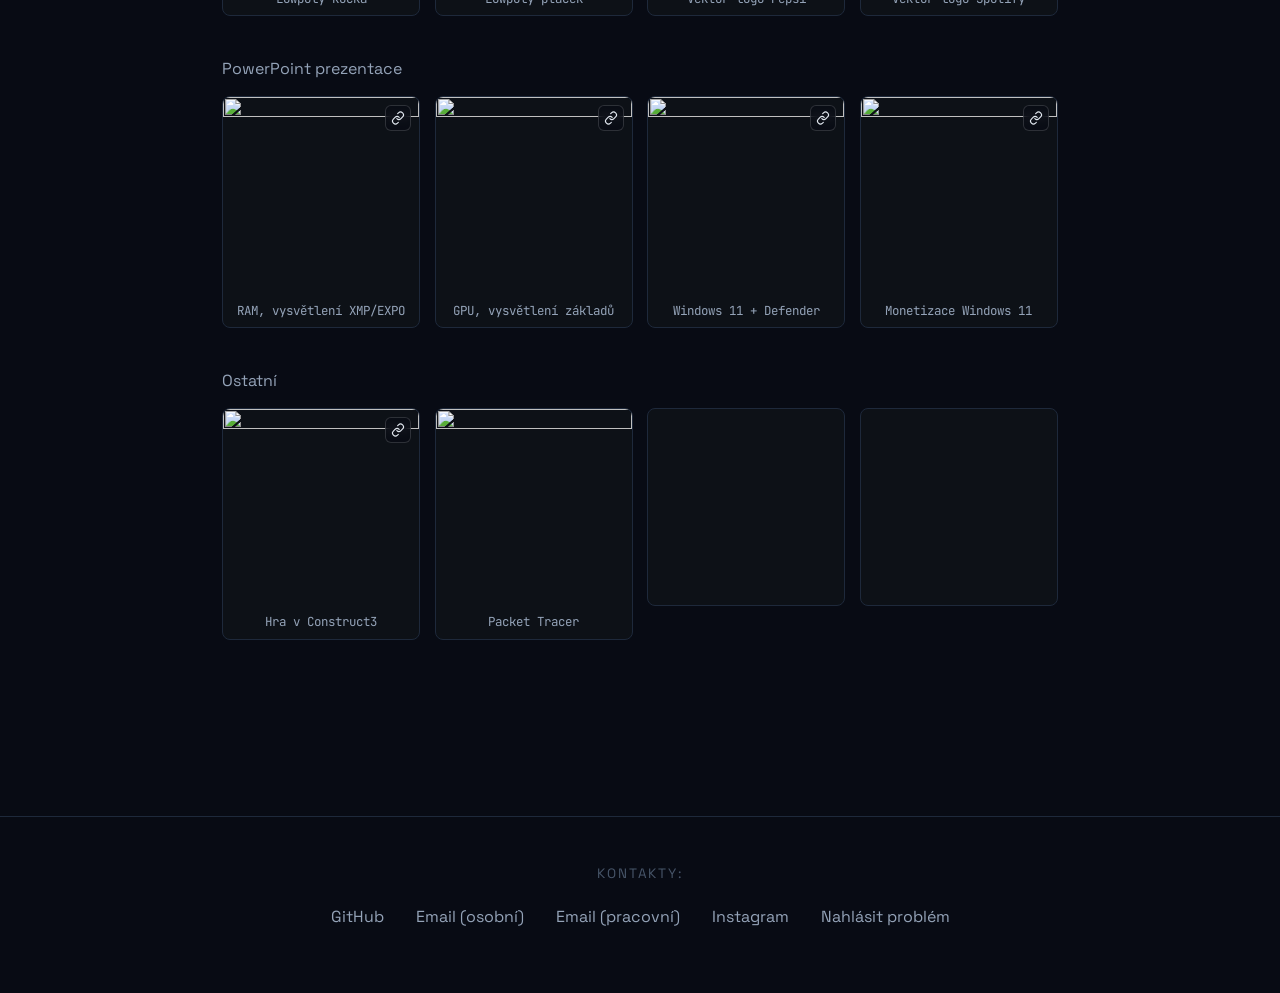
==== commit c695d9bb: "Remove mentions of ZUŠ Moravský Krumlov" ====
--- a/index.html
+++ b/index.html
@@ -238,7 +238,7 @@
       <div class="project-group" data-group="web">
       <h2 class="section-title" data-i18n="webProjects">Webové projekty</h2>
       <ul class="project-list">
-        <li data-date="2026-08-03" data-difficulty="5"><a href="https://muzio.tomandes.eu/">Muzio</a><span data-i18n="pKeyboardHero"> - Webová aplikace pro ZUŠ Moravský Krumlov s cílem motivovat děti k pravidelnému domácímu cvičení na hudební nástroj hravou formou. (TypeScript)</span>
+        <li data-date="2026-08-03" data-difficulty="5"><a href="https://muzio.tomandes.eu/">Muzio</a><span data-i18n="pKeyboardHero"> - Webová aplikace pro ZUŠ s cílem motivovat děti k pravidelnému domácímu cvičení na hudební nástroj hravou formou. (TypeScript)</span>
           <ul>
             <li><a href="https://tomandes.eu/Keyboard-Hero-Docs/" data-i18n="docs">Dokumentace</a></li>
             <li><a href="https://github.com/tomandesMSH/Muzio">GitHub</a></li>
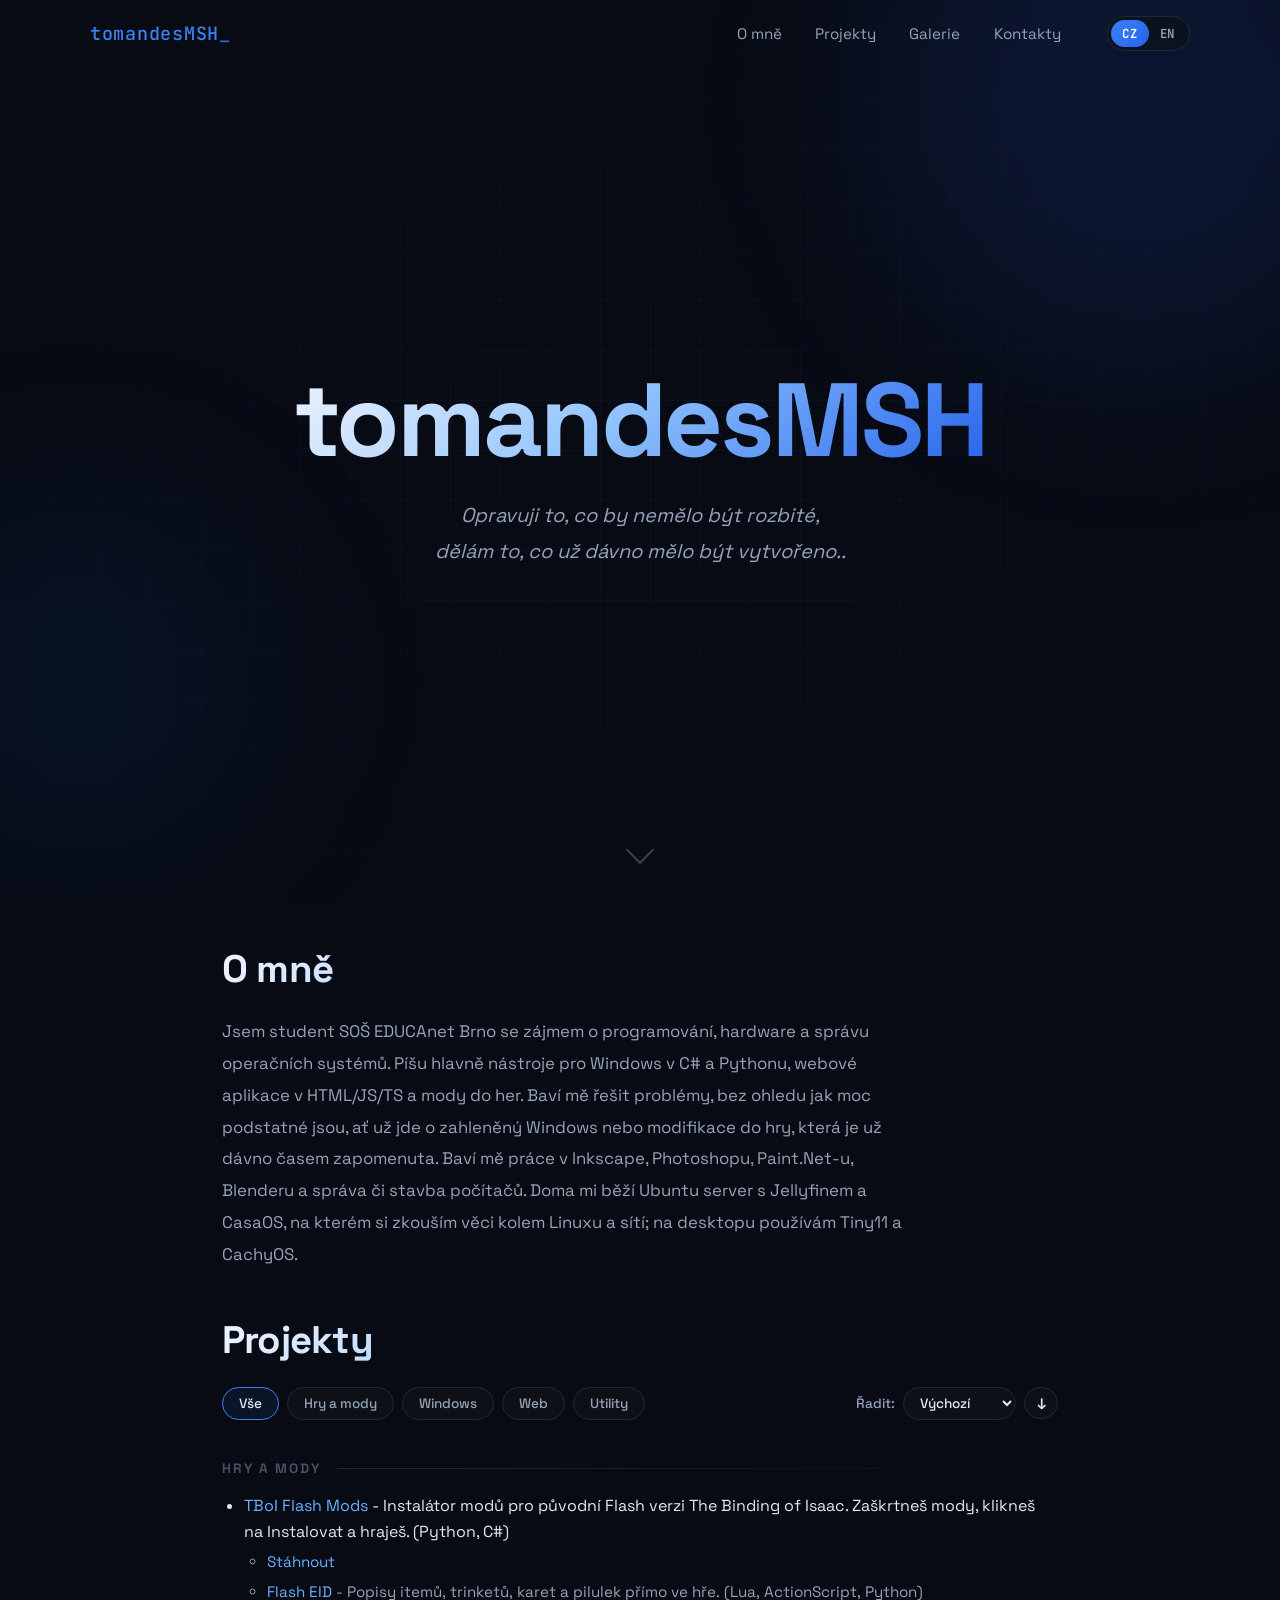
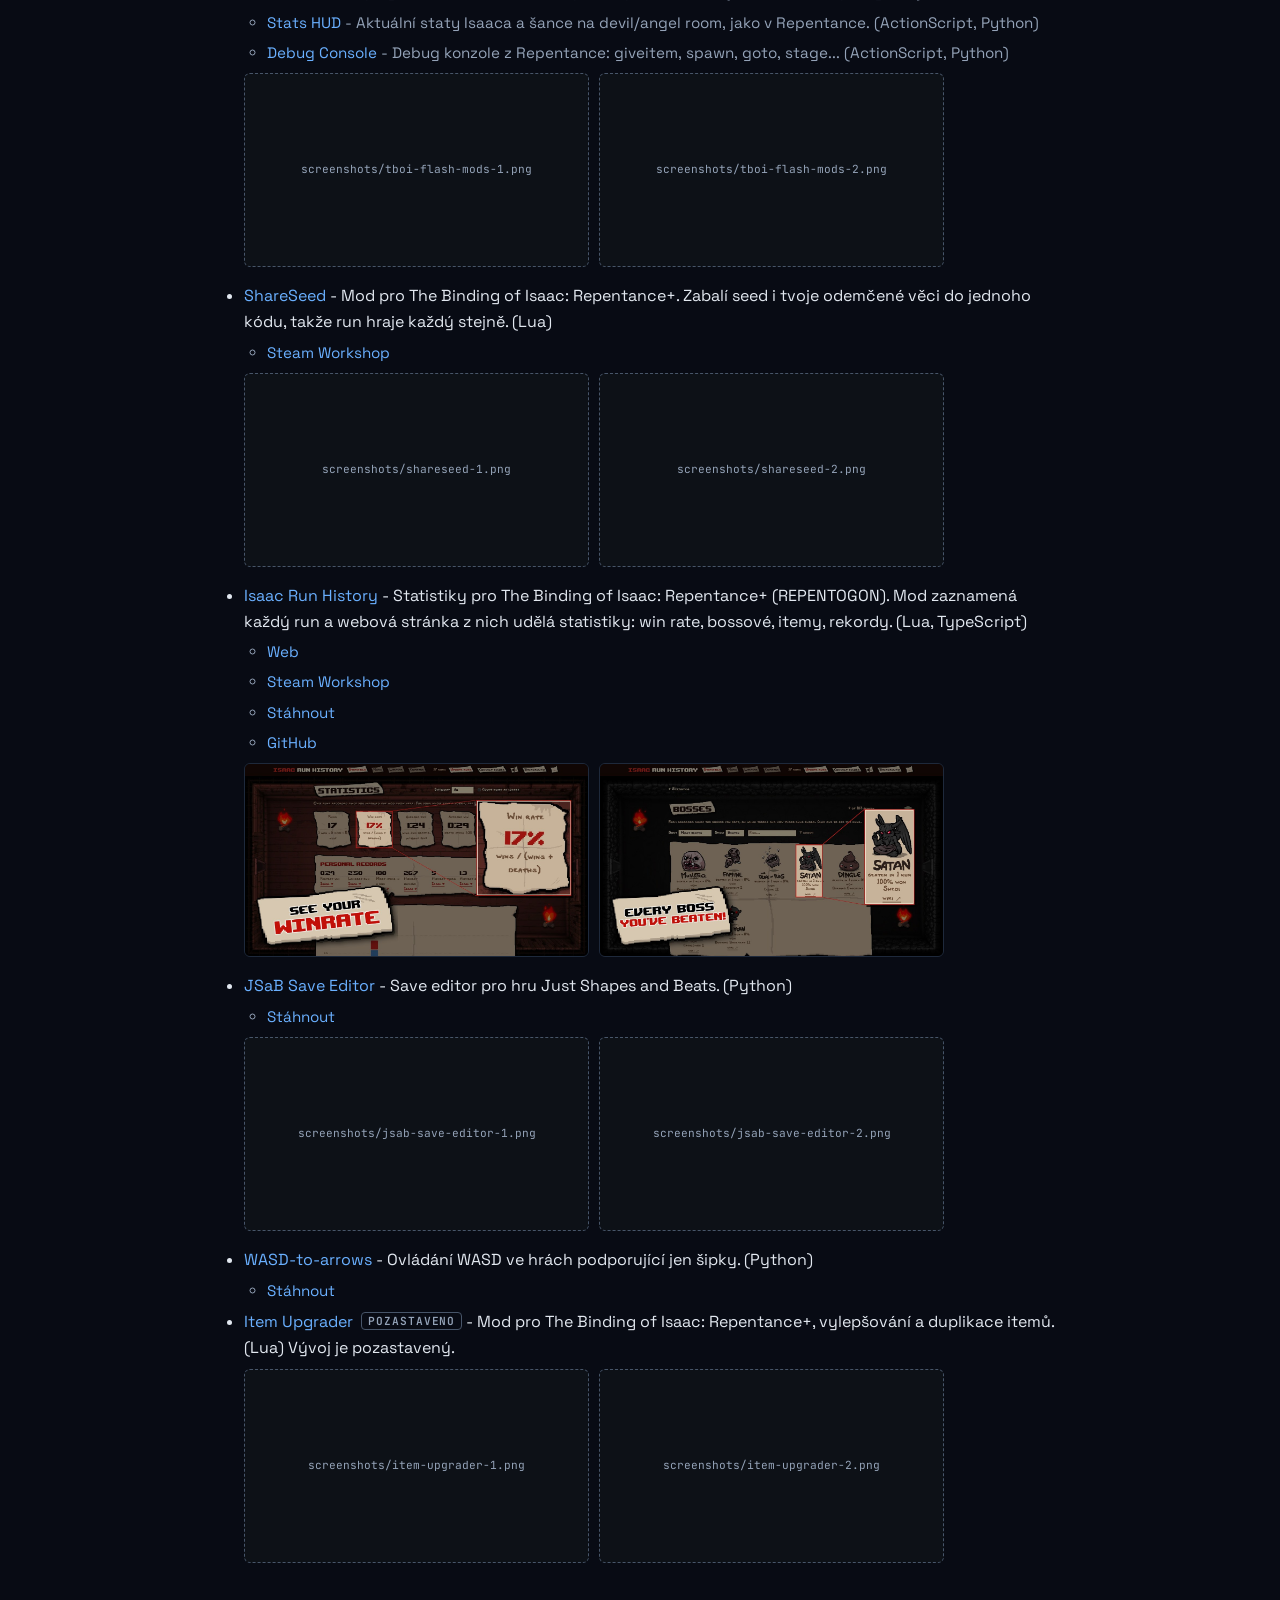
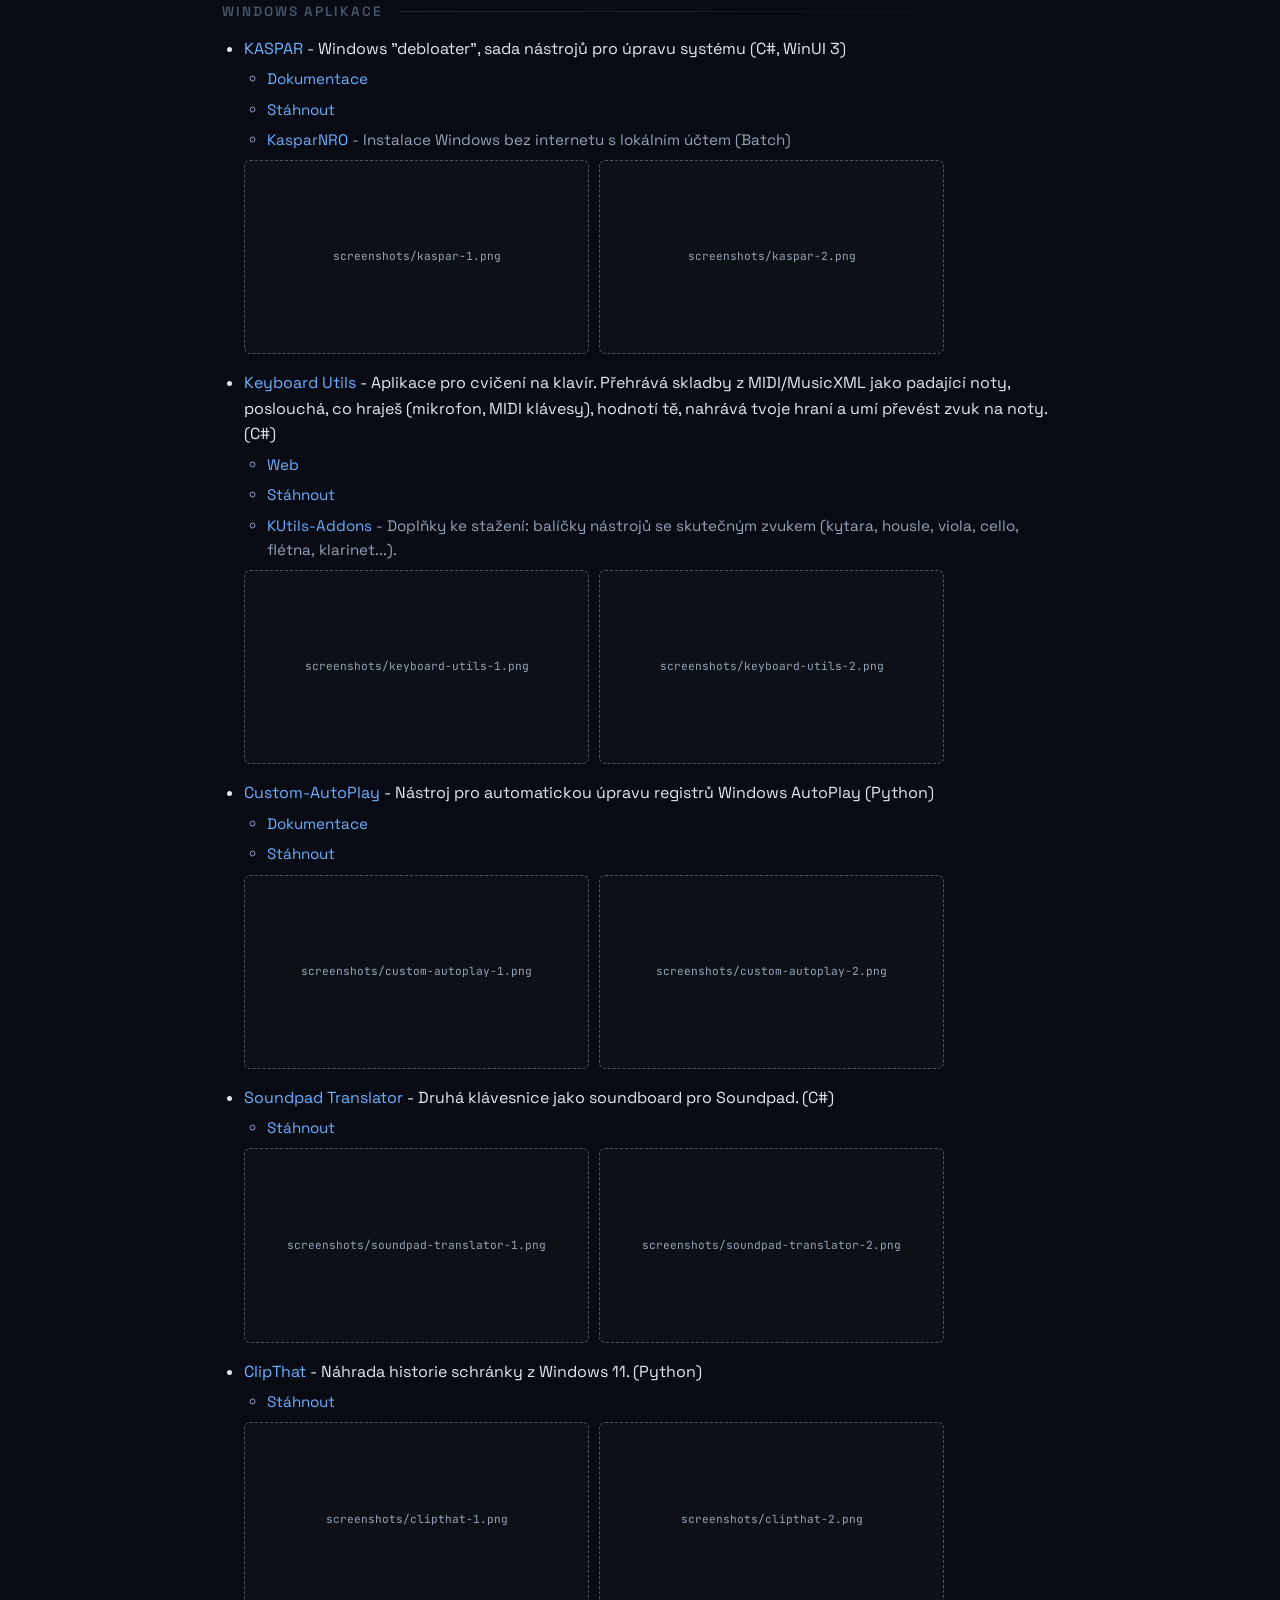
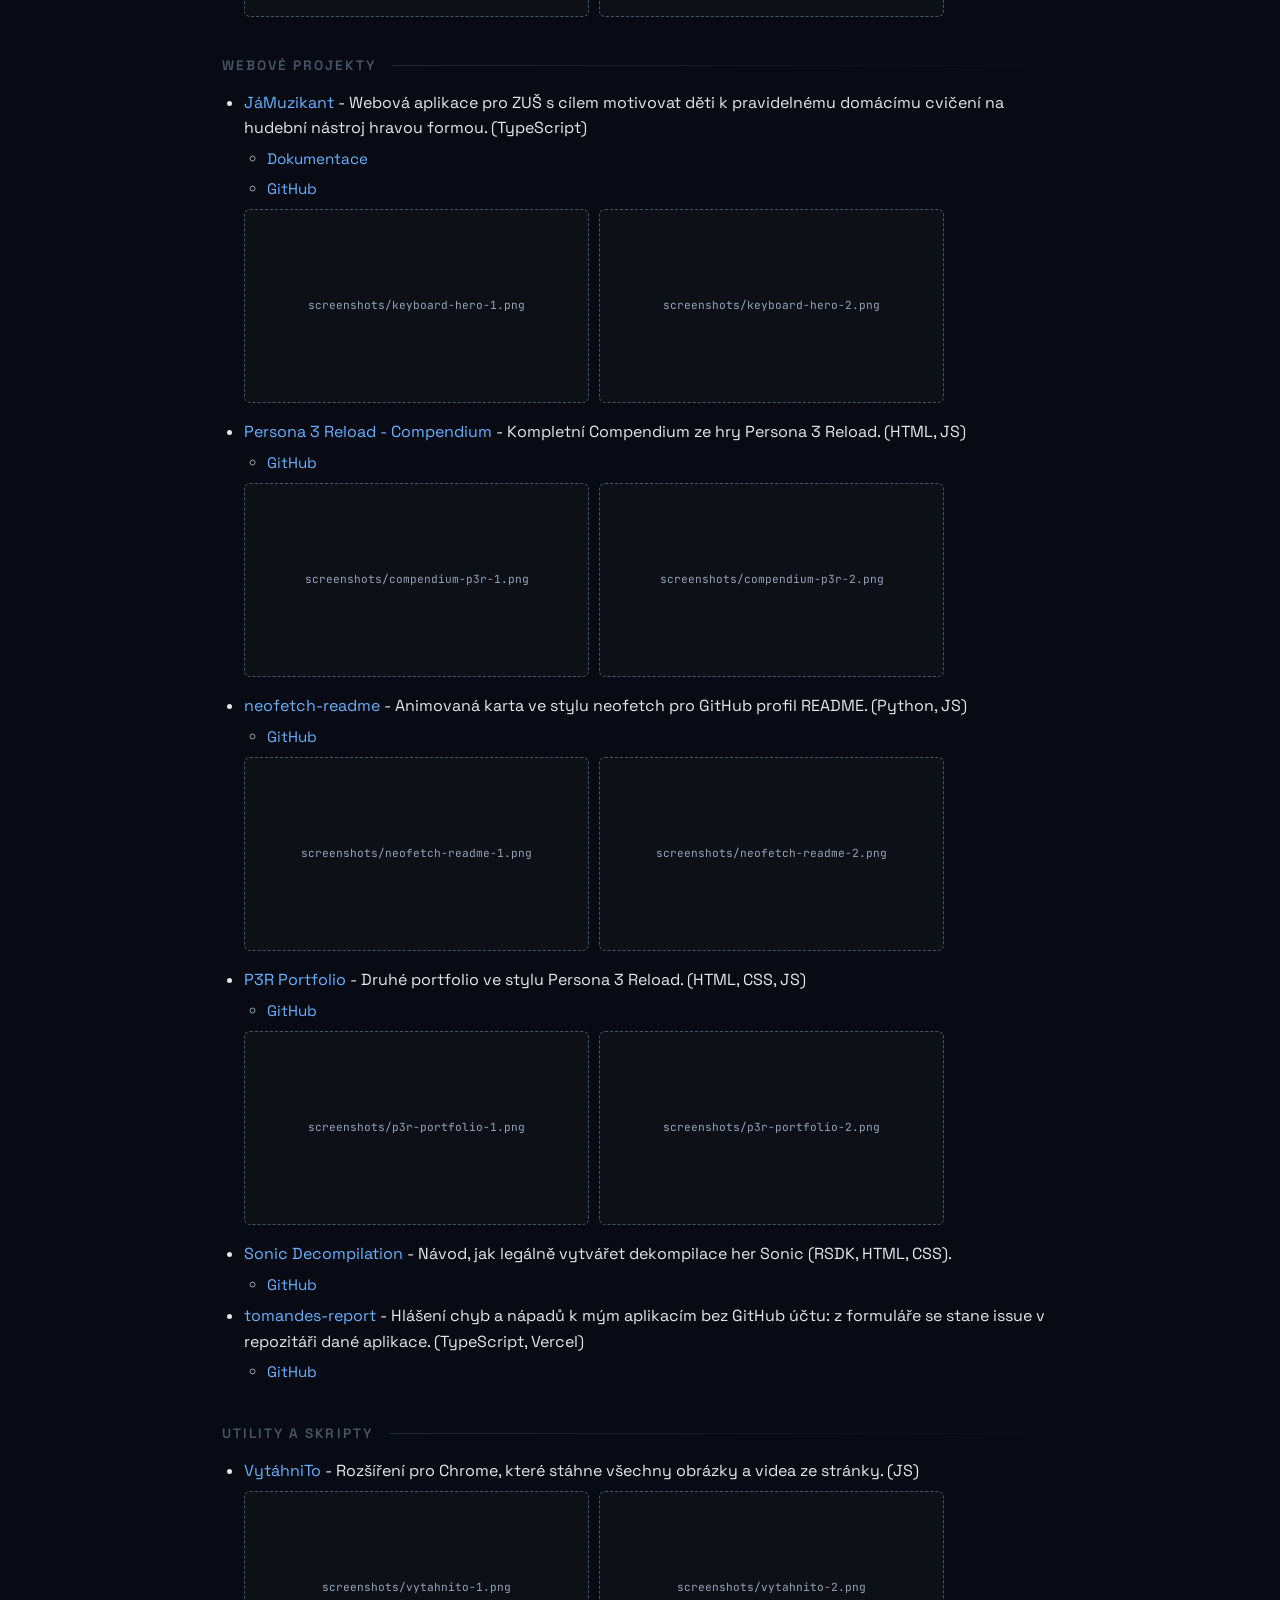
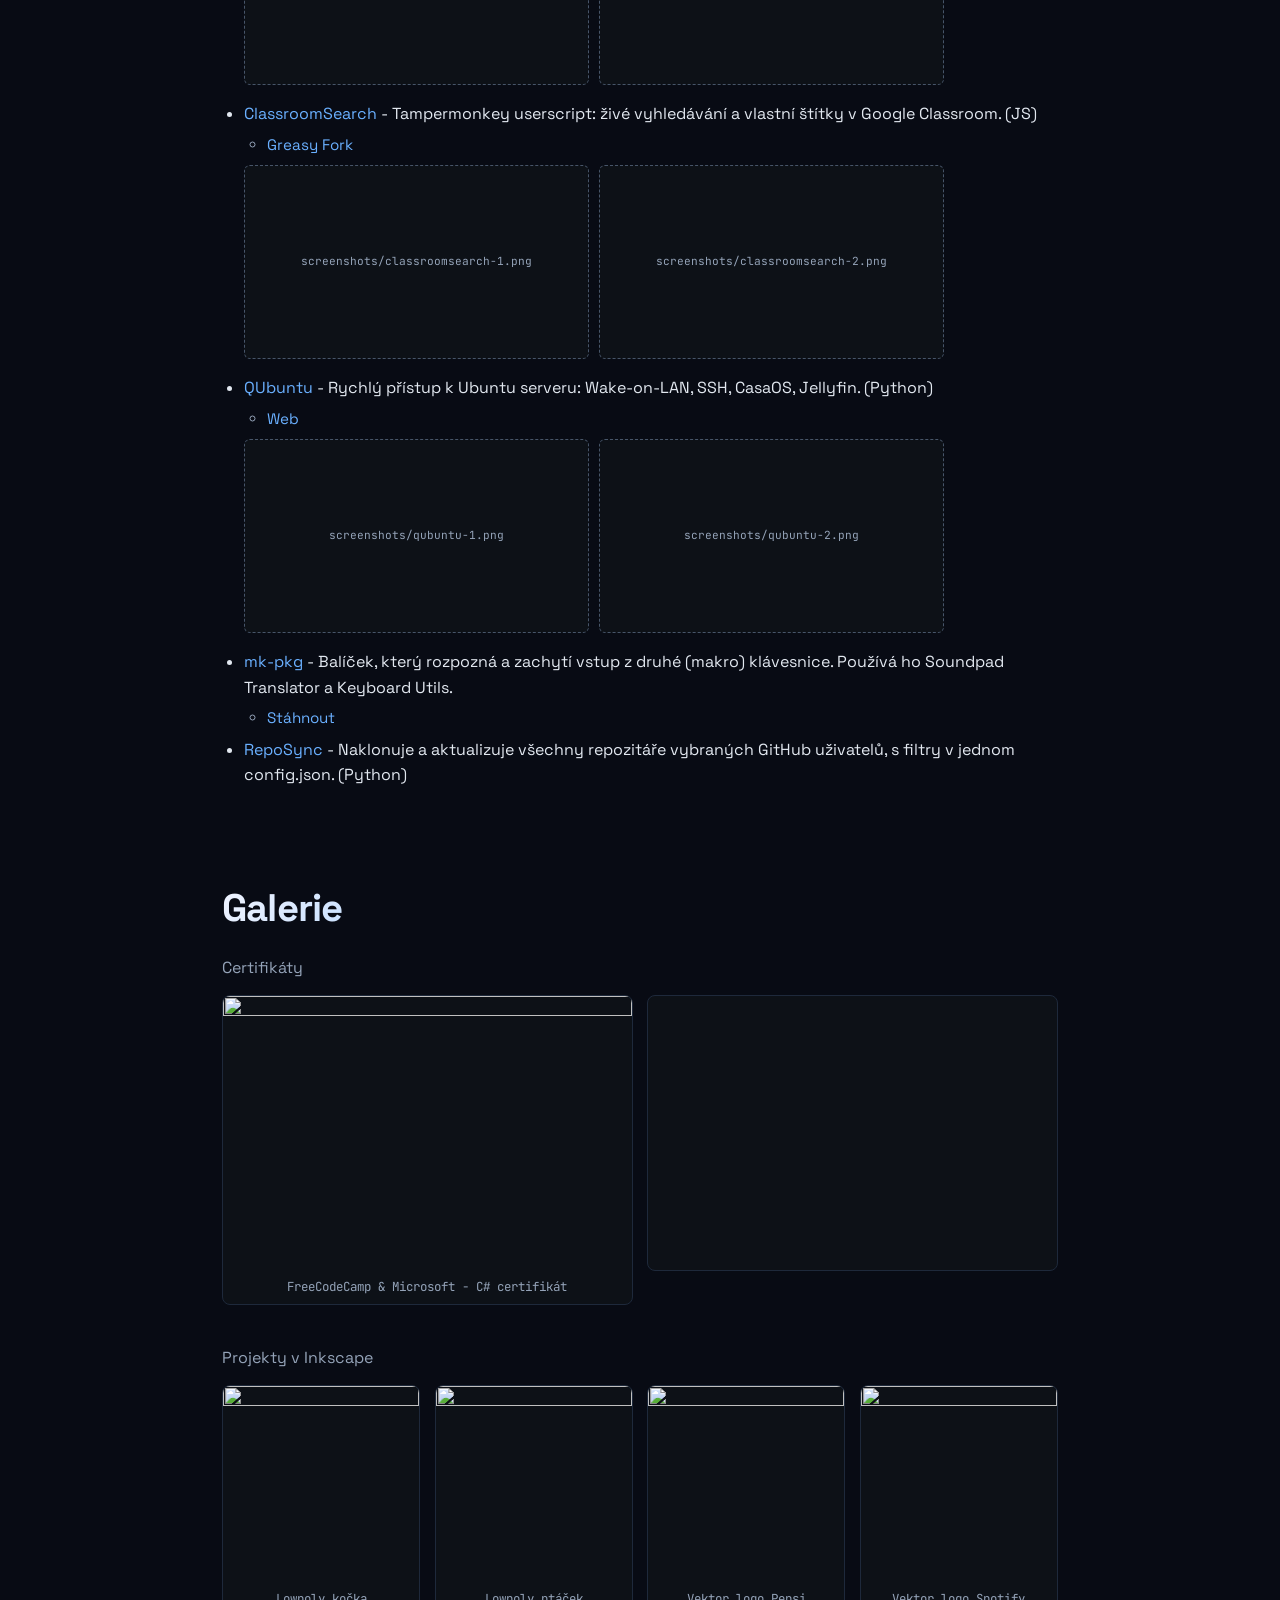
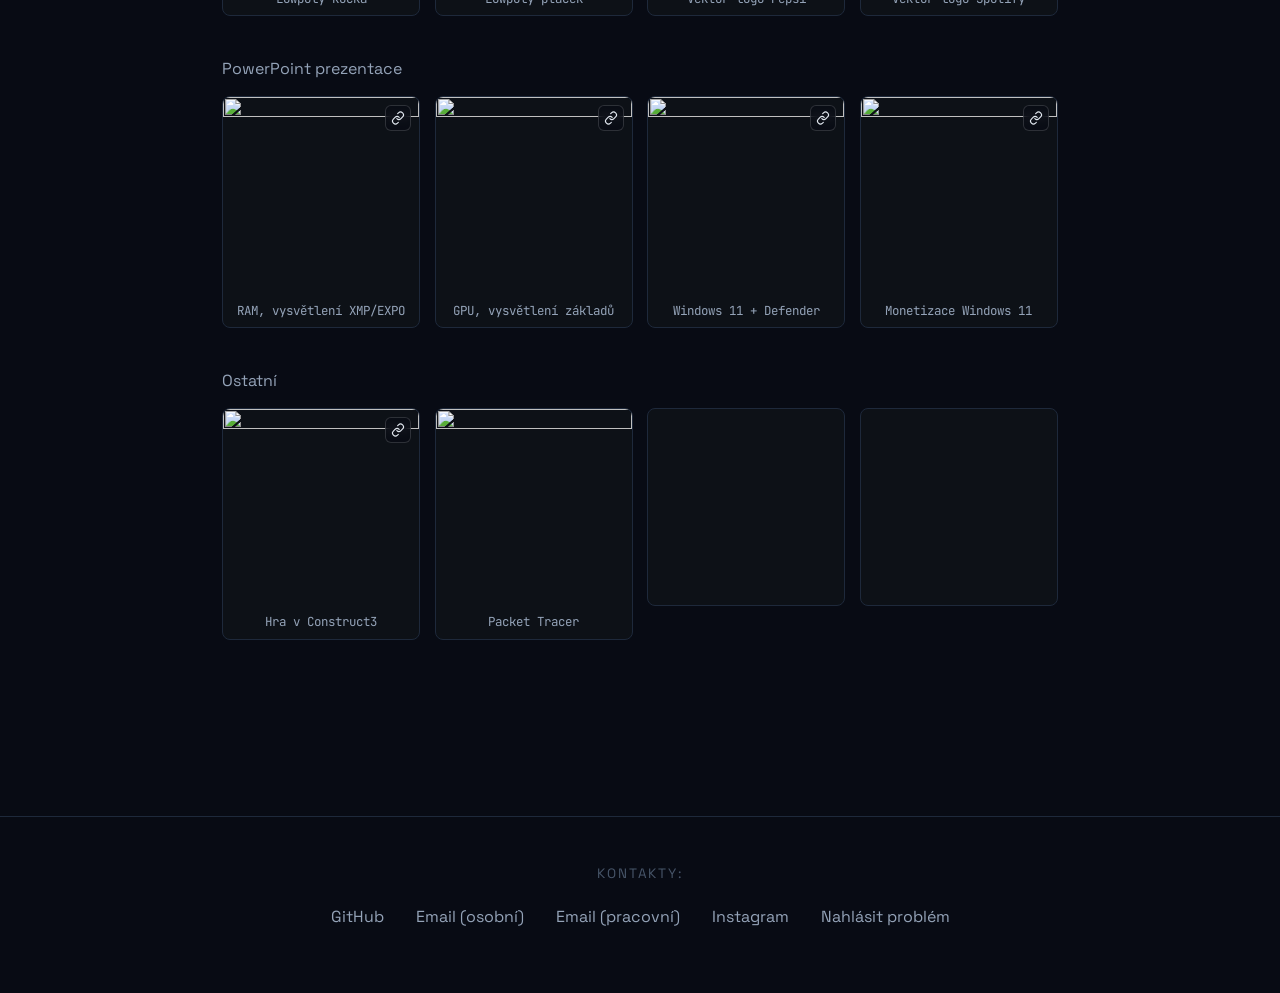
==== commit bd38f235: "Muzio renamed to JáMuzikant: texts, links to jamuzikant.tomandes.eu, JaMuzikant-Docs and JaMuzikant-" ====
--- a/index.html
+++ b/index.html
@@ -238,14 +238,14 @@
       <div class="project-group" data-group="web">
       <h2 class="section-title" data-i18n="webProjects">Webové projekty</h2>
       <ul class="project-list">
-        <li data-date="2026-08-03" data-difficulty="5"><a href="https://muzio.tomandes.eu/">Muzio</a><span data-i18n="pKeyboardHero"> - Webová aplikace pro ZUŠ s cílem motivovat děti k pravidelnému domácímu cvičení na hudební nástroj hravou formou. (TypeScript)</span>
+        <li data-date="2026-08-03" data-difficulty="5"><a href="https://jamuzikant.tomandes.eu/">JáMuzikant</a><span data-i18n="pKeyboardHero"> - Webová aplikace pro ZUŠ s cílem motivovat děti k pravidelnému domácímu cvičení na hudební nástroj hravou formou. (TypeScript)</span>
           <ul>
             <li><a href="https://tomandes.eu/Keyboard-Hero-Docs/" data-i18n="docs">Dokumentace</a></li>
             <li><a href="https://github.com/tomandesMSH/Muzio">GitHub</a></li>
           </ul>
           <div class="project-shots">
-            <figure class="shot" data-label="screenshots/keyboard-hero-1.png"><img src="screenshots/keyboard-hero-1.png" alt="Muzio - screenshot 1" loading="lazy" onerror="this.remove()"></figure>
-            <figure class="shot" data-label="screenshots/keyboard-hero-2.png"><img src="screenshots/keyboard-hero-2.png" alt="Muzio - screenshot 2" loading="lazy" onerror="this.remove()"></figure>
+            <figure class="shot" data-label="screenshots/keyboard-hero-1.png"><img src="screenshots/keyboard-hero-1.png" alt="JáMuzikant - screenshot 1" loading="lazy" onerror="this.remove()"></figure>
+            <figure class="shot" data-label="screenshots/keyboard-hero-2.png"><img src="screenshots/keyboard-hero-2.png" alt="JáMuzikant - screenshot 2" loading="lazy" onerror="this.remove()"></figure>
           </div>
         </li>
         <li data-date="2026-09-27" data-difficulty="2"><a href="https://tomandes.eu/compendium-p3r/">Persona 3 Reload - Compendium</a><span data-i18n="pCompendium"> - Kompletní Compendium ze hry Persona 3 Reload. (HTML, JS)</span>
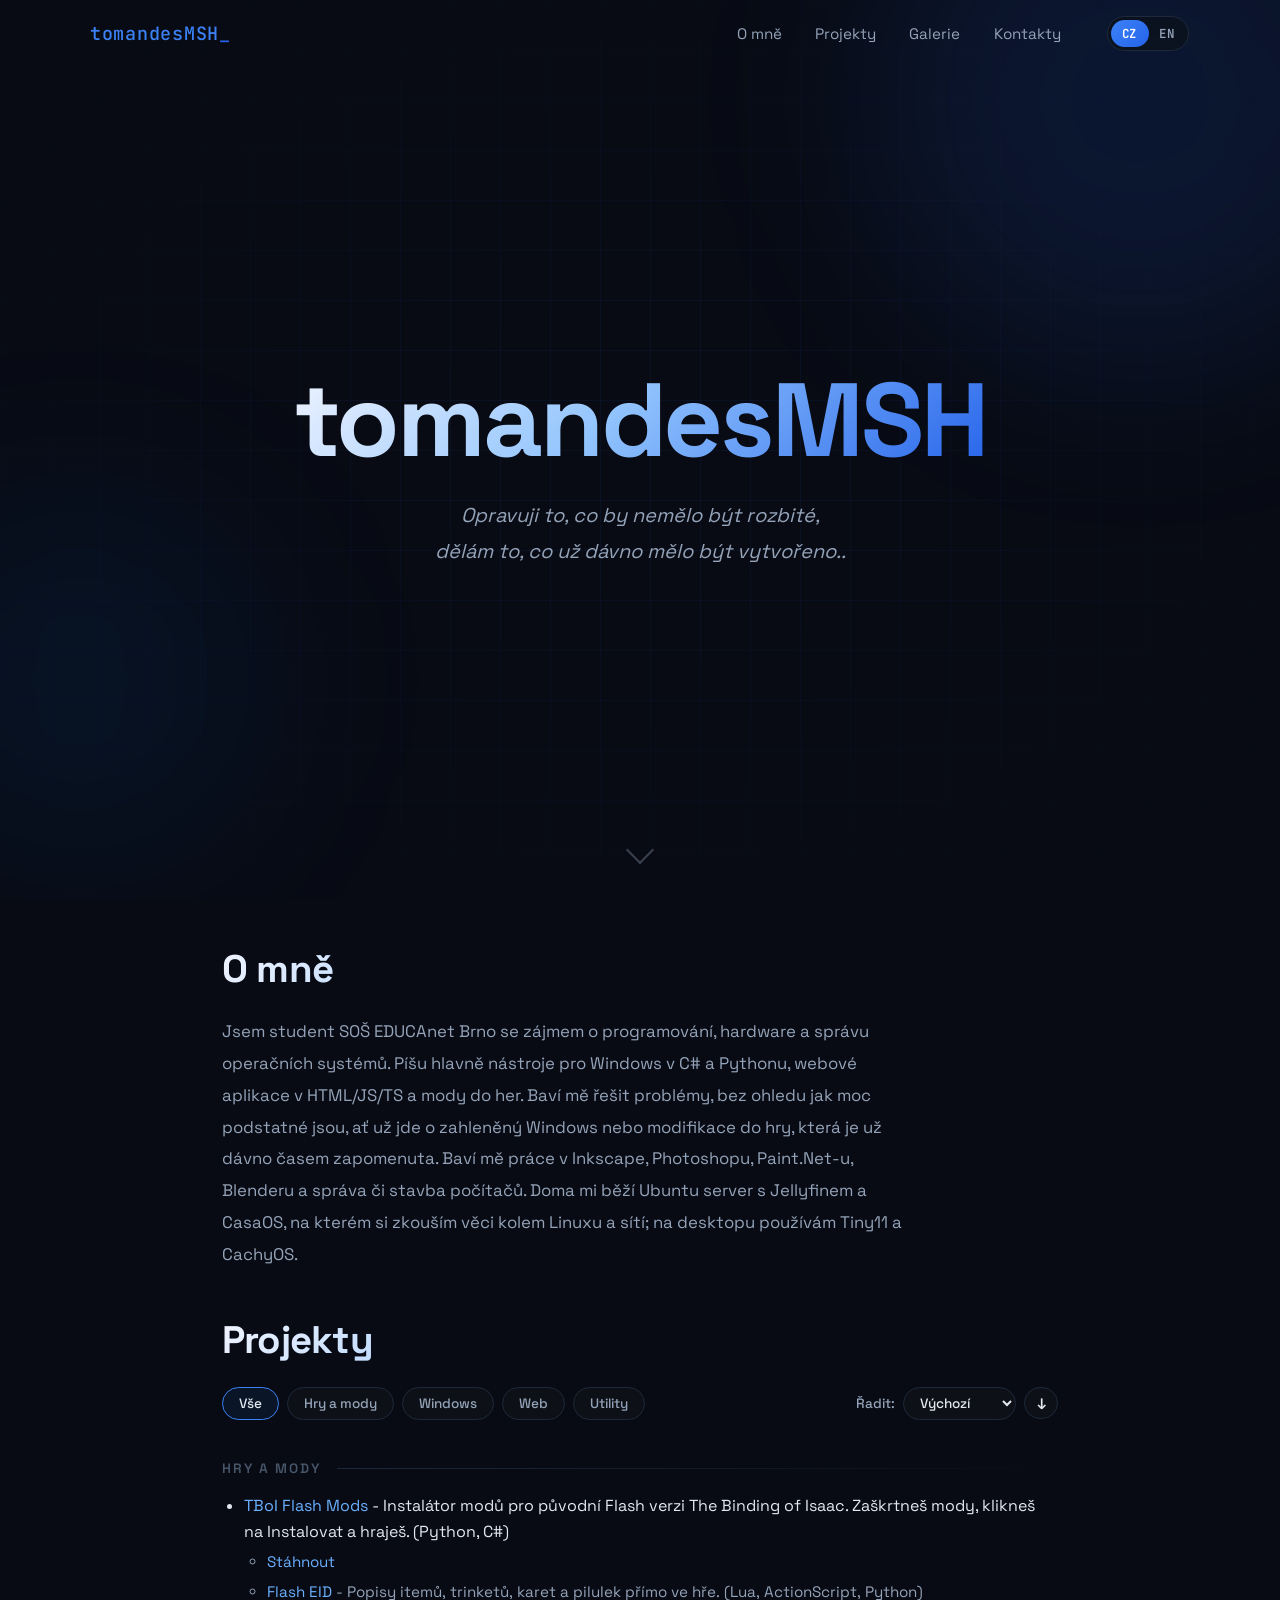
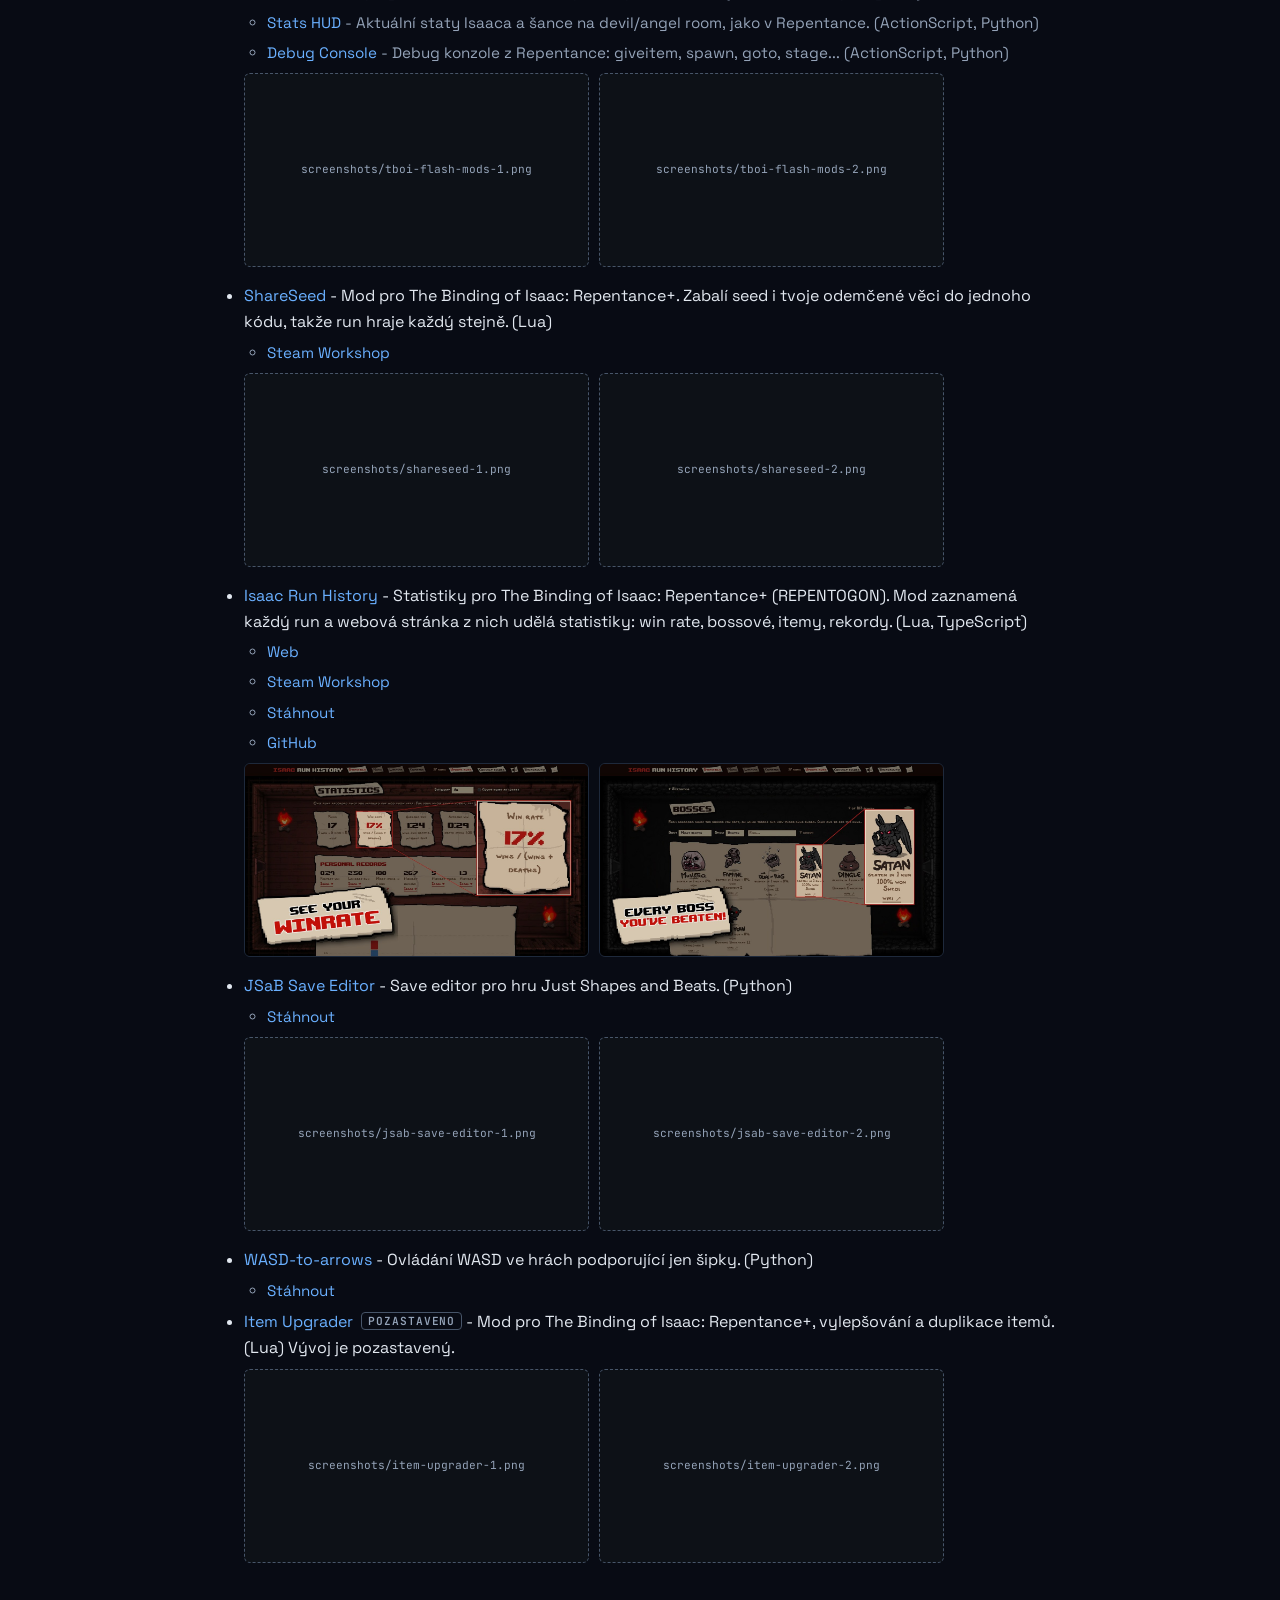
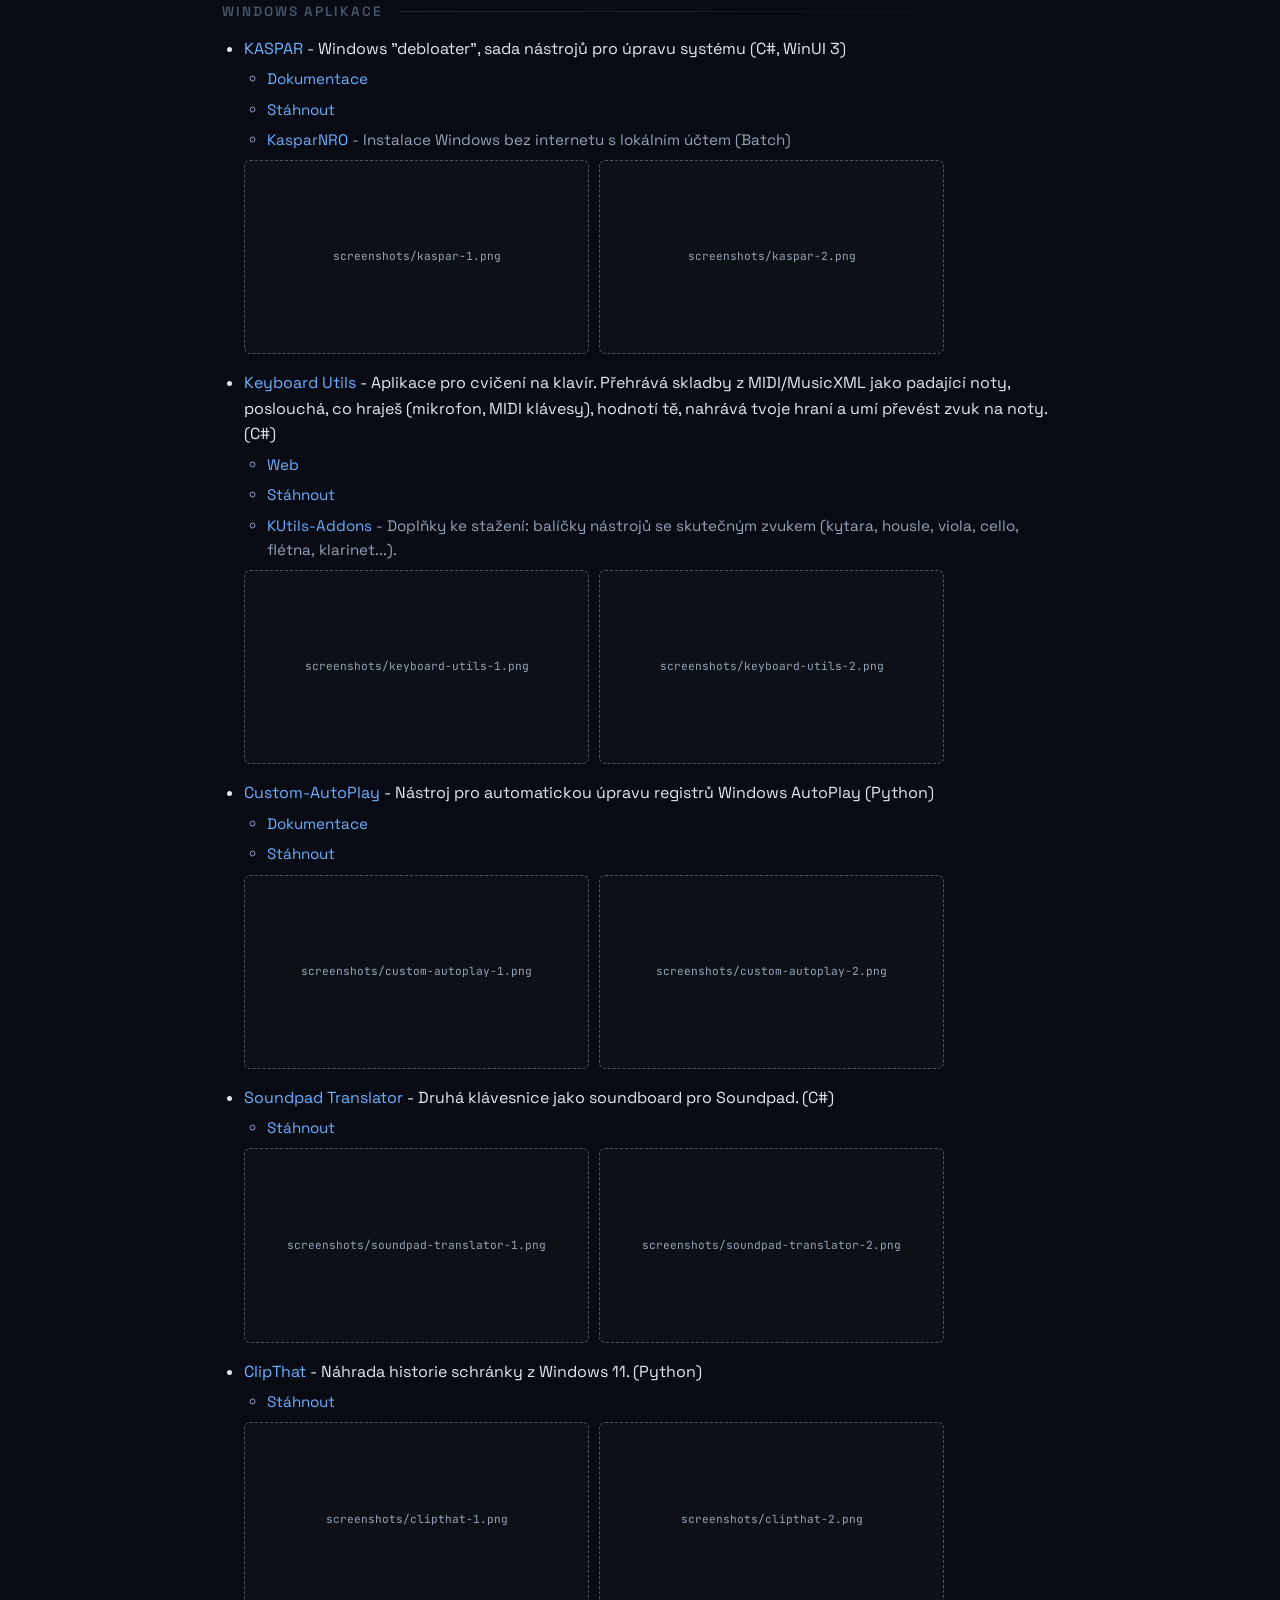
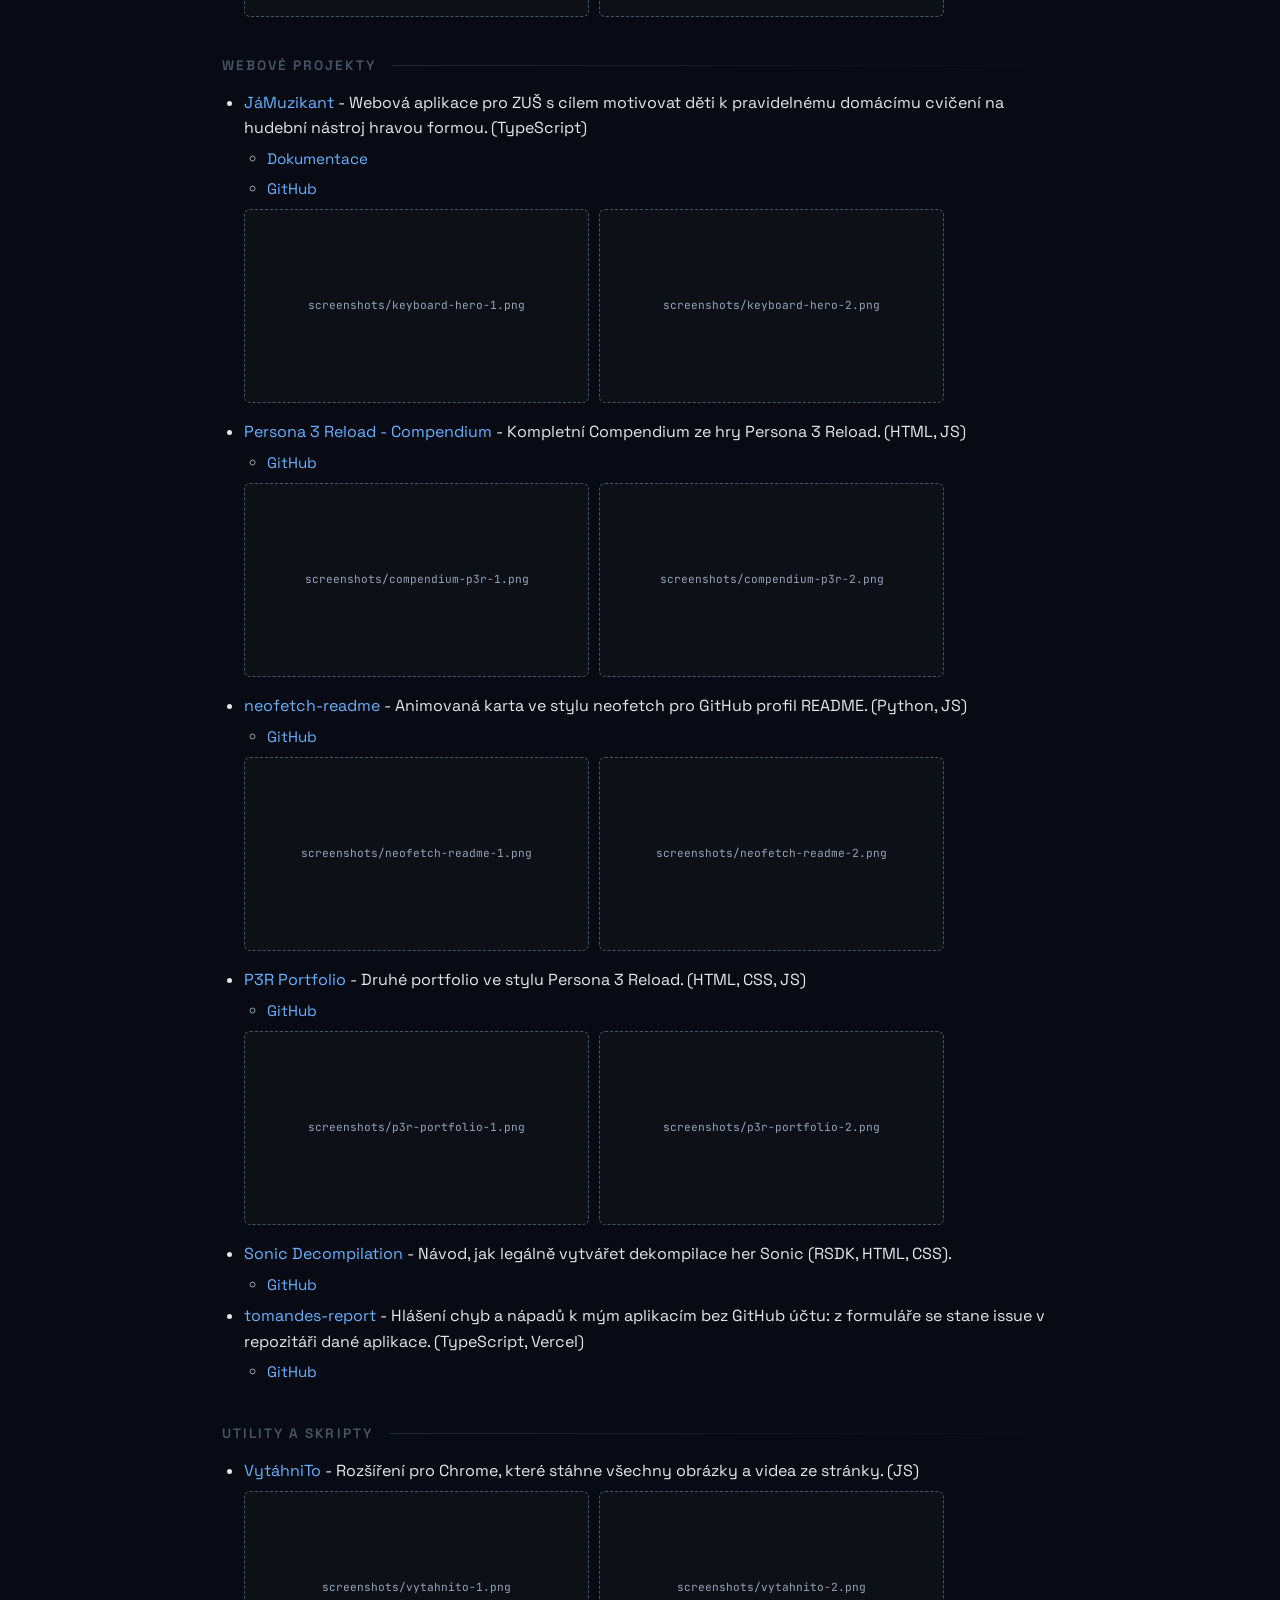
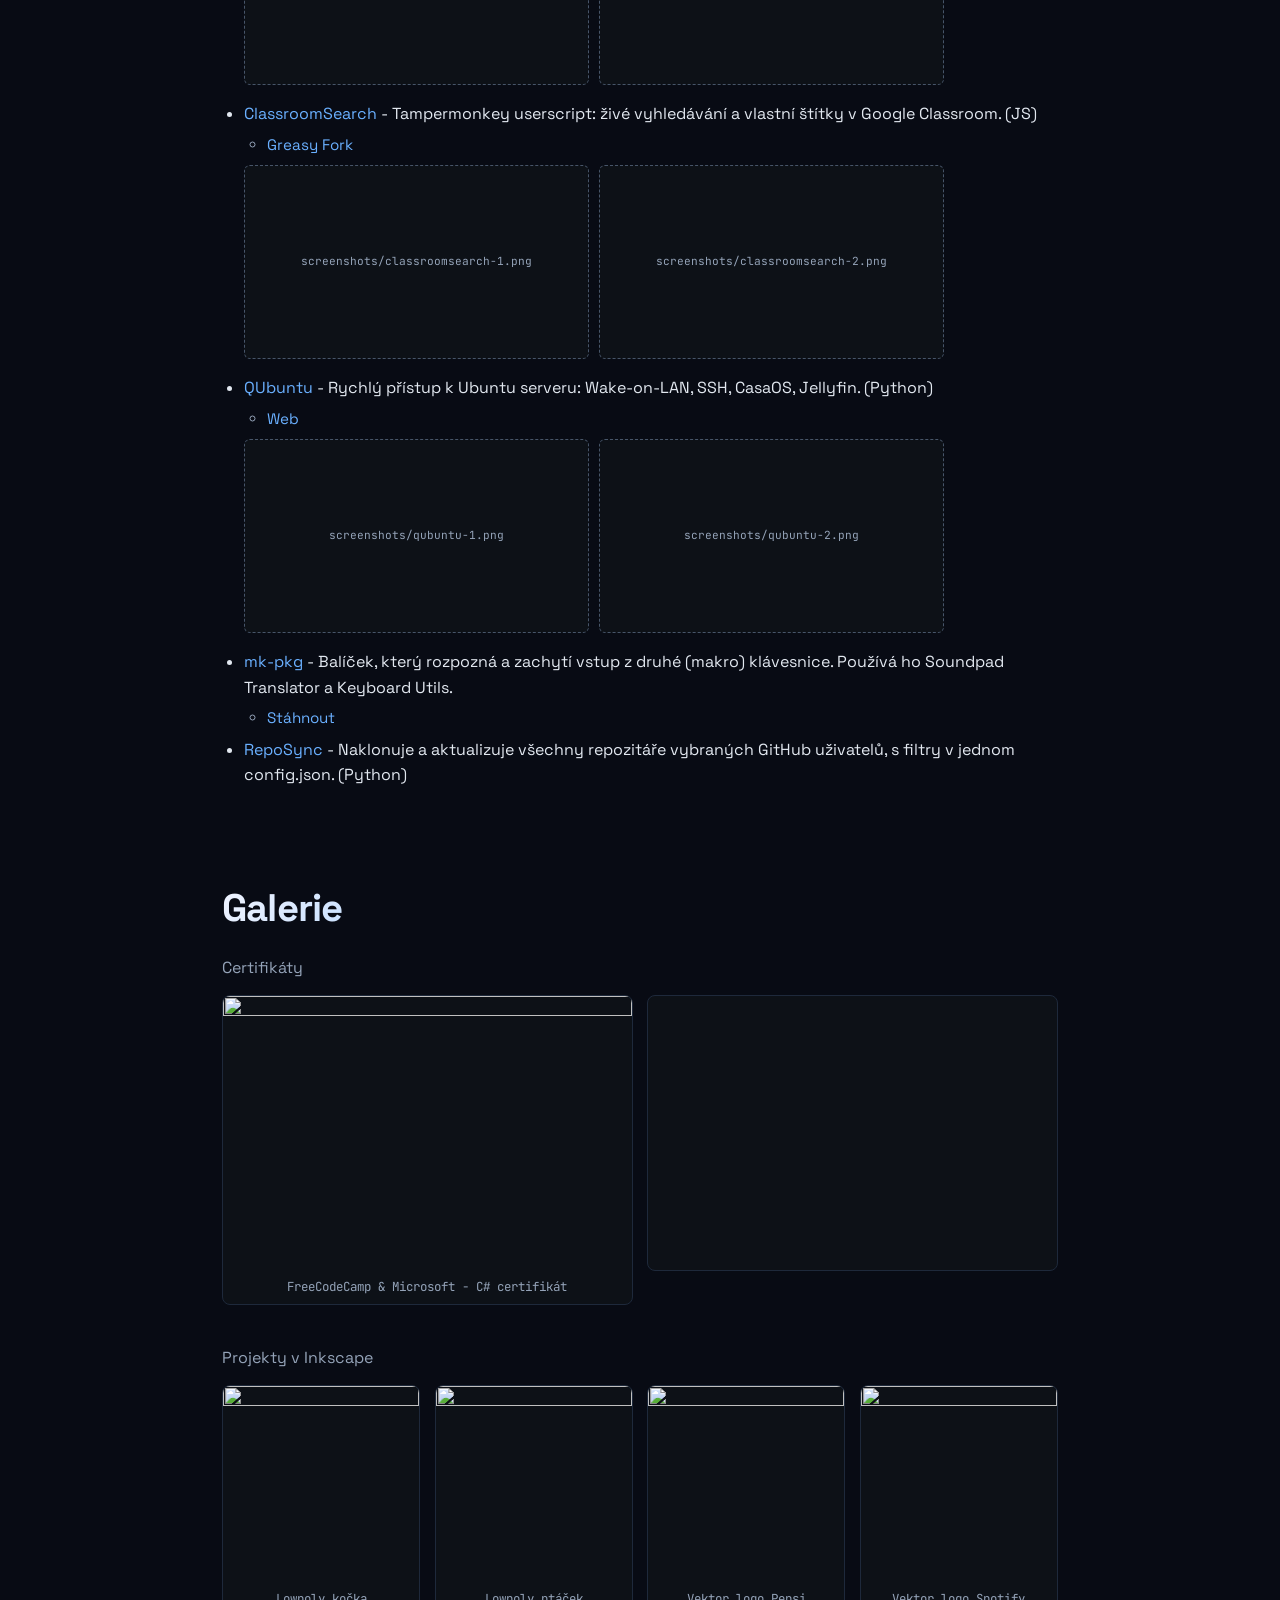
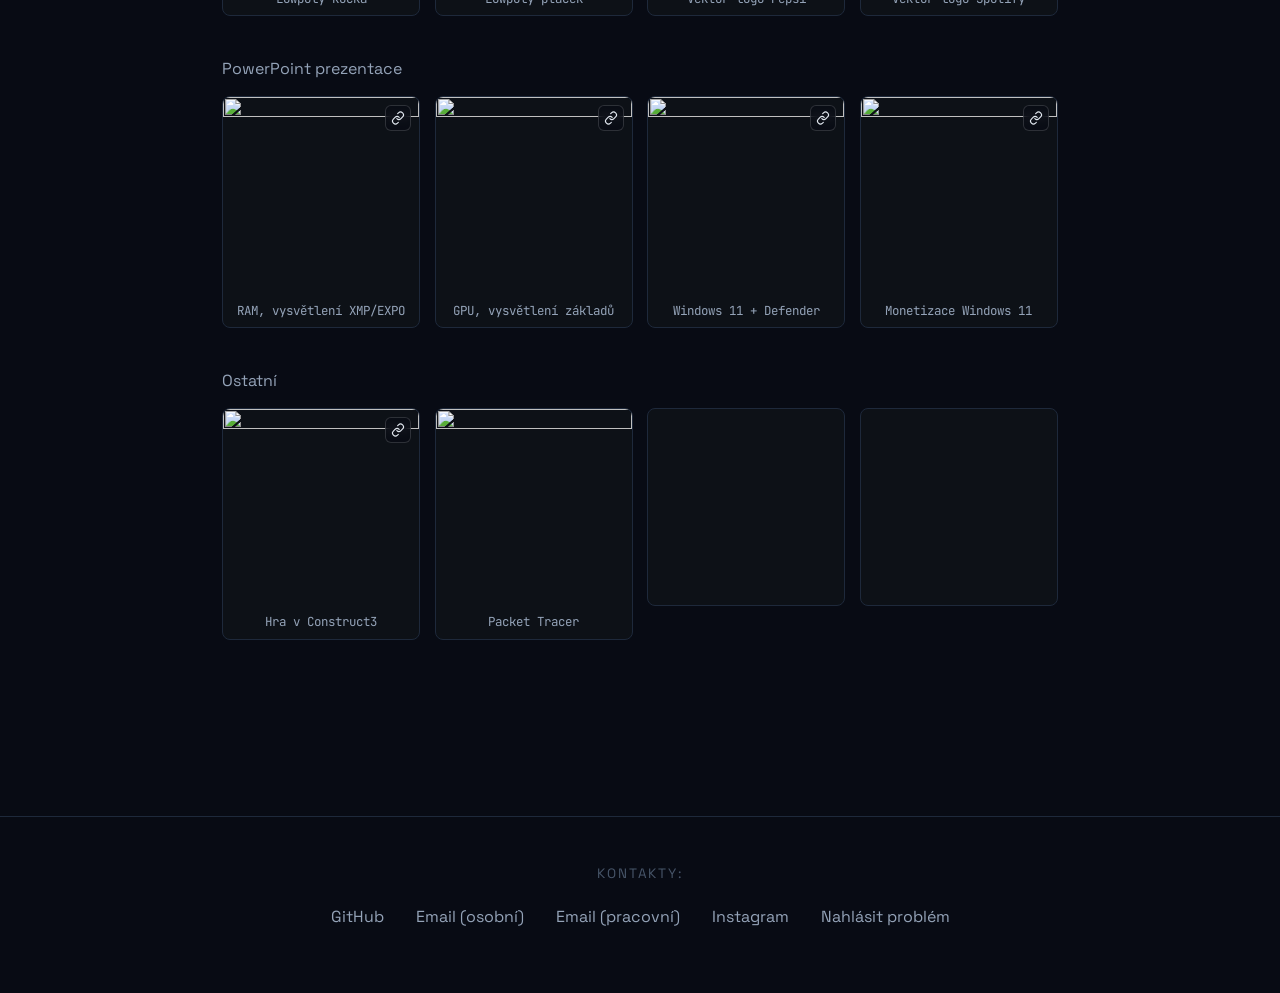
==== commit b2d6a527: "Fix Projects section never appearing: reveal observer threshold 0 The section is taller than 1/0.12 " ====
--- a/index.html
+++ b/index.html
@@ -590,7 +590,7 @@
           revealObserver.unobserve(entry.target);
         }
       });
-    }, { threshold: 0.12, rootMargin: '0px 0px -60px 0px' });
+    }, { threshold: 0, rootMargin: '0px 0px -60px 0px' });
     revealEls.forEach(el => revealObserver.observe(el));
 
   </script>
